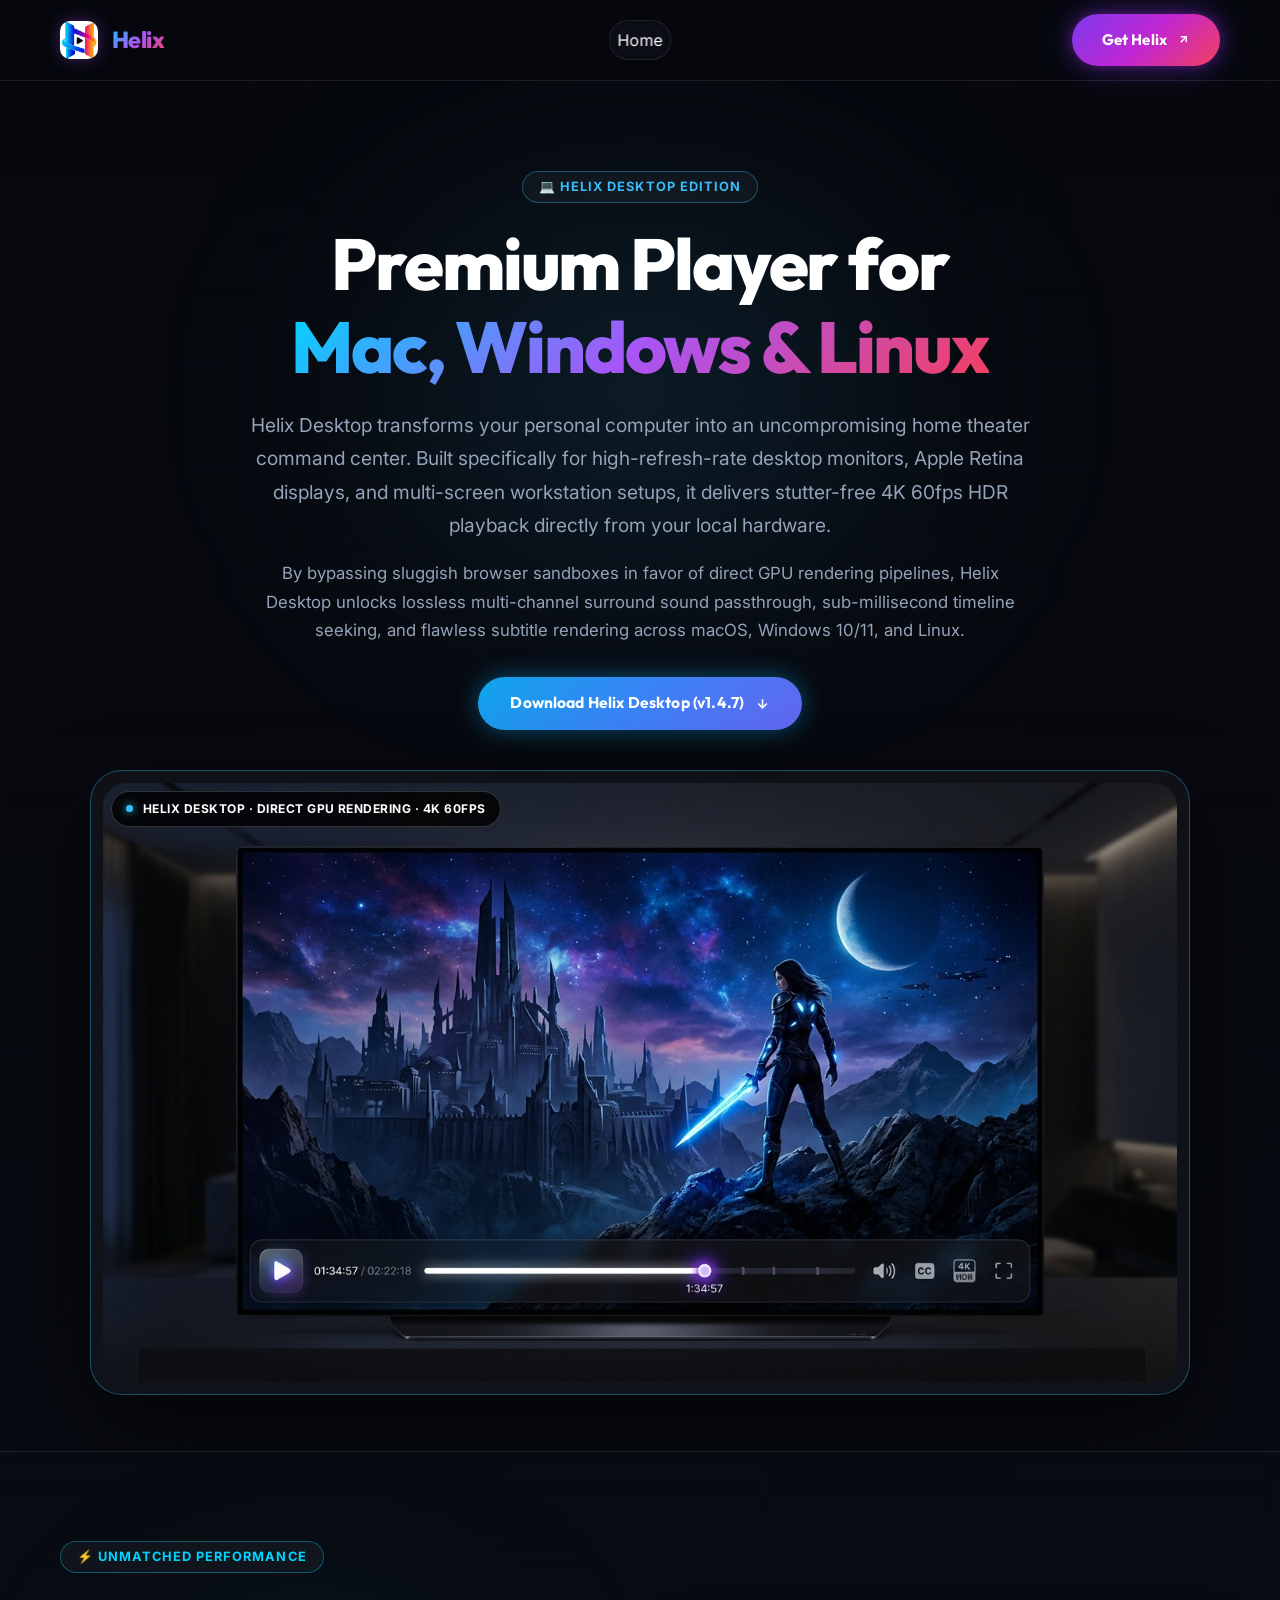
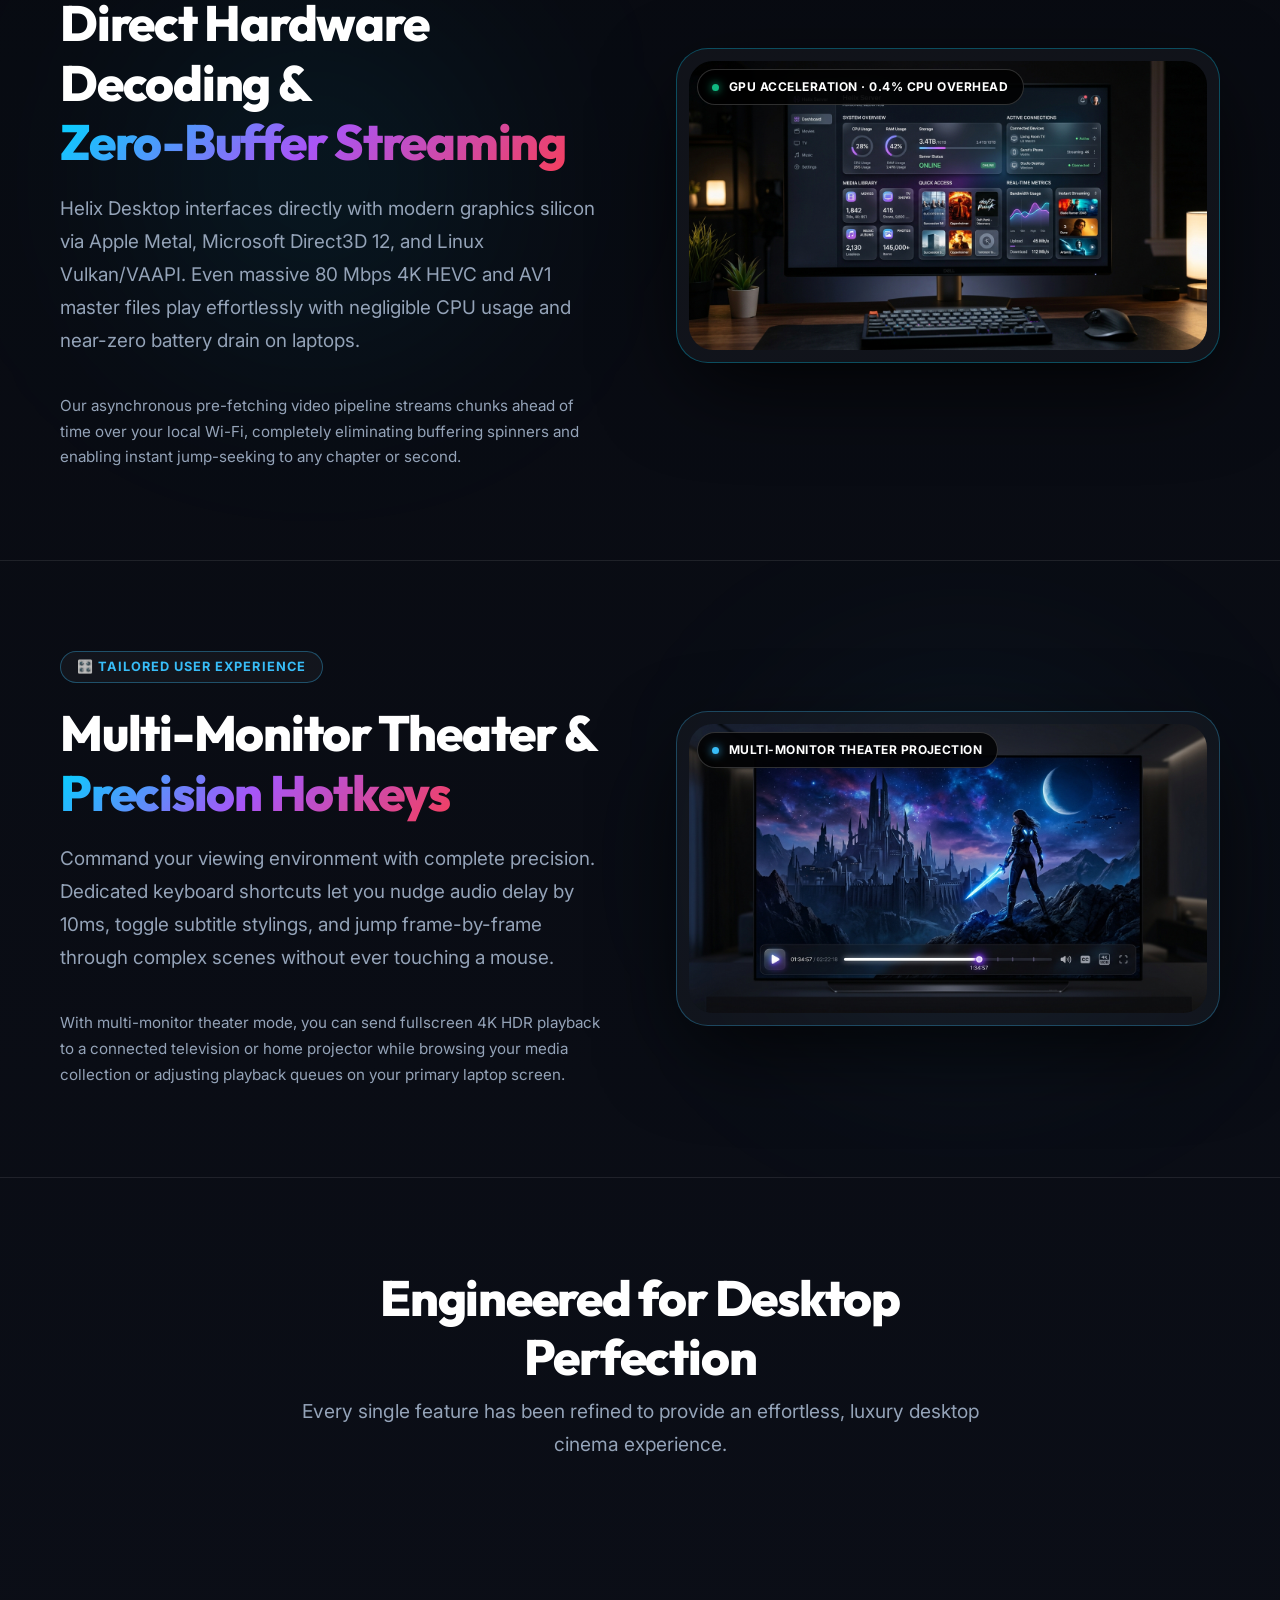
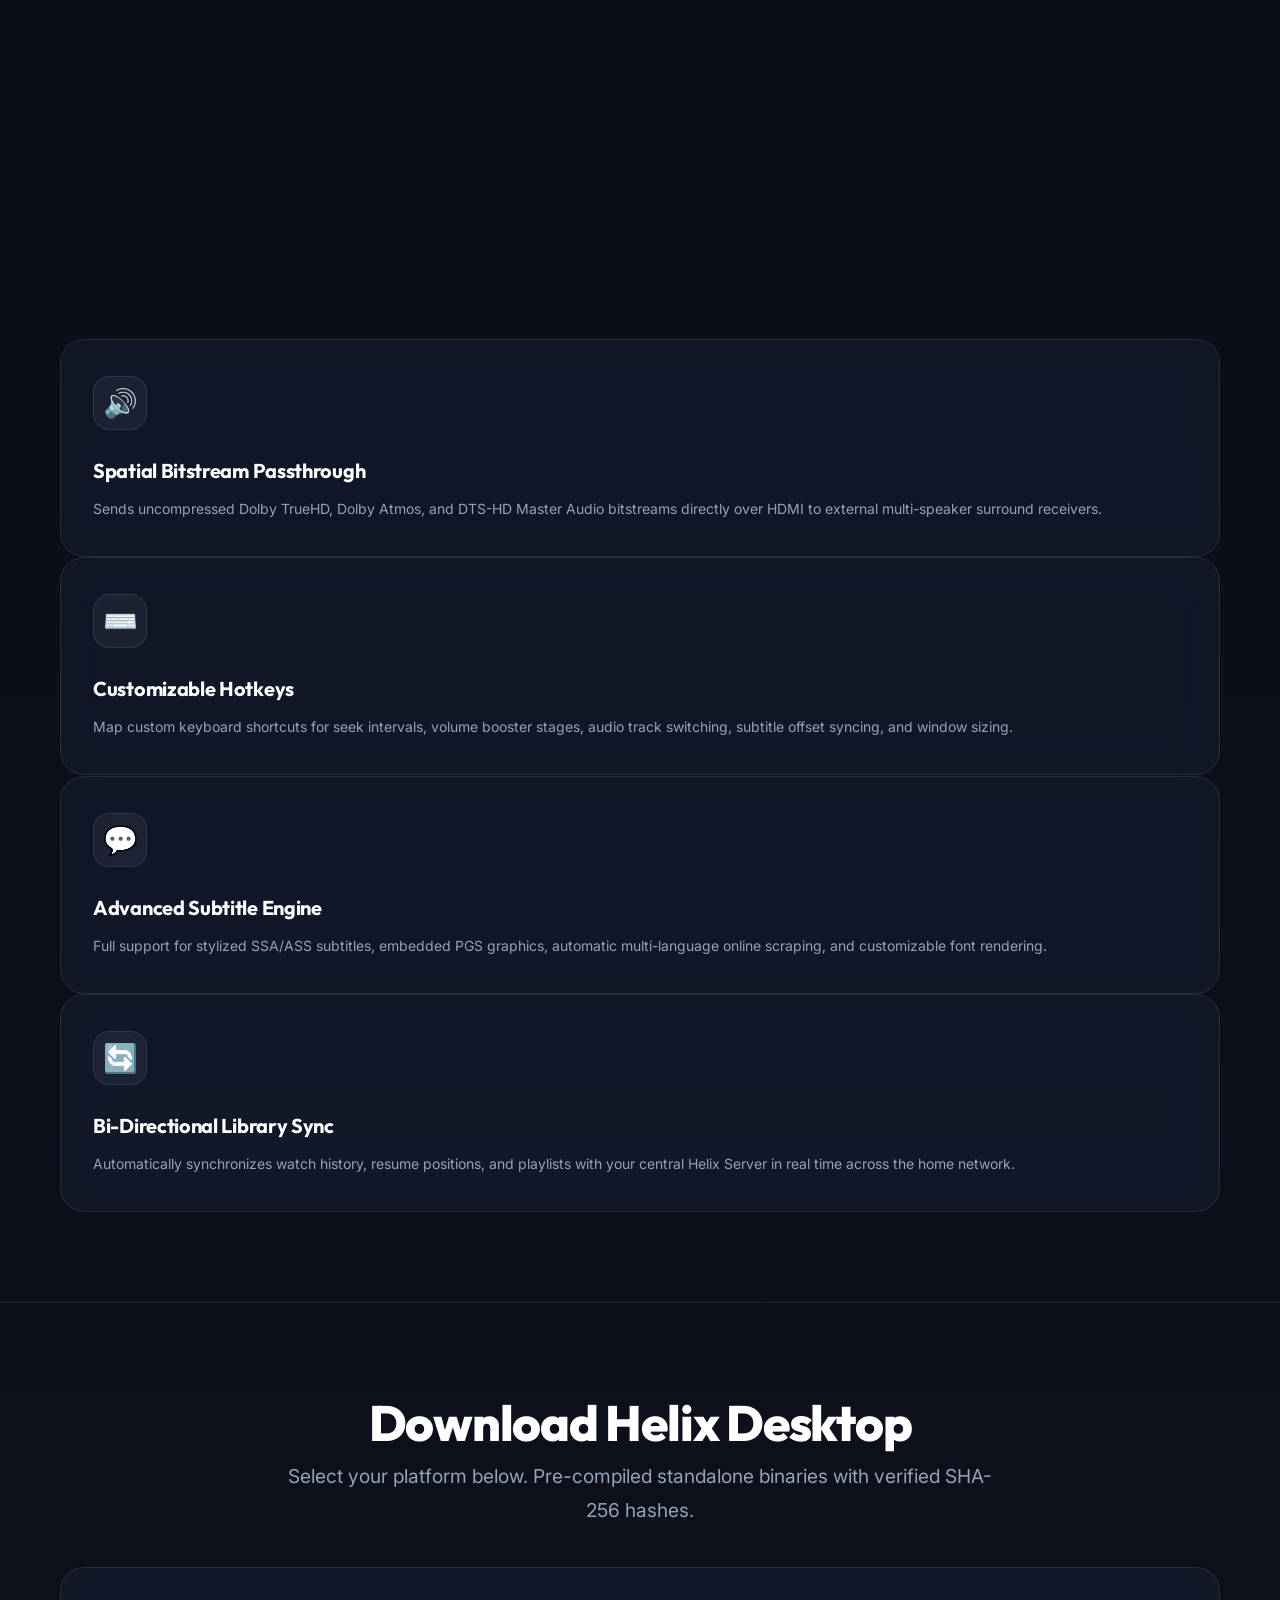
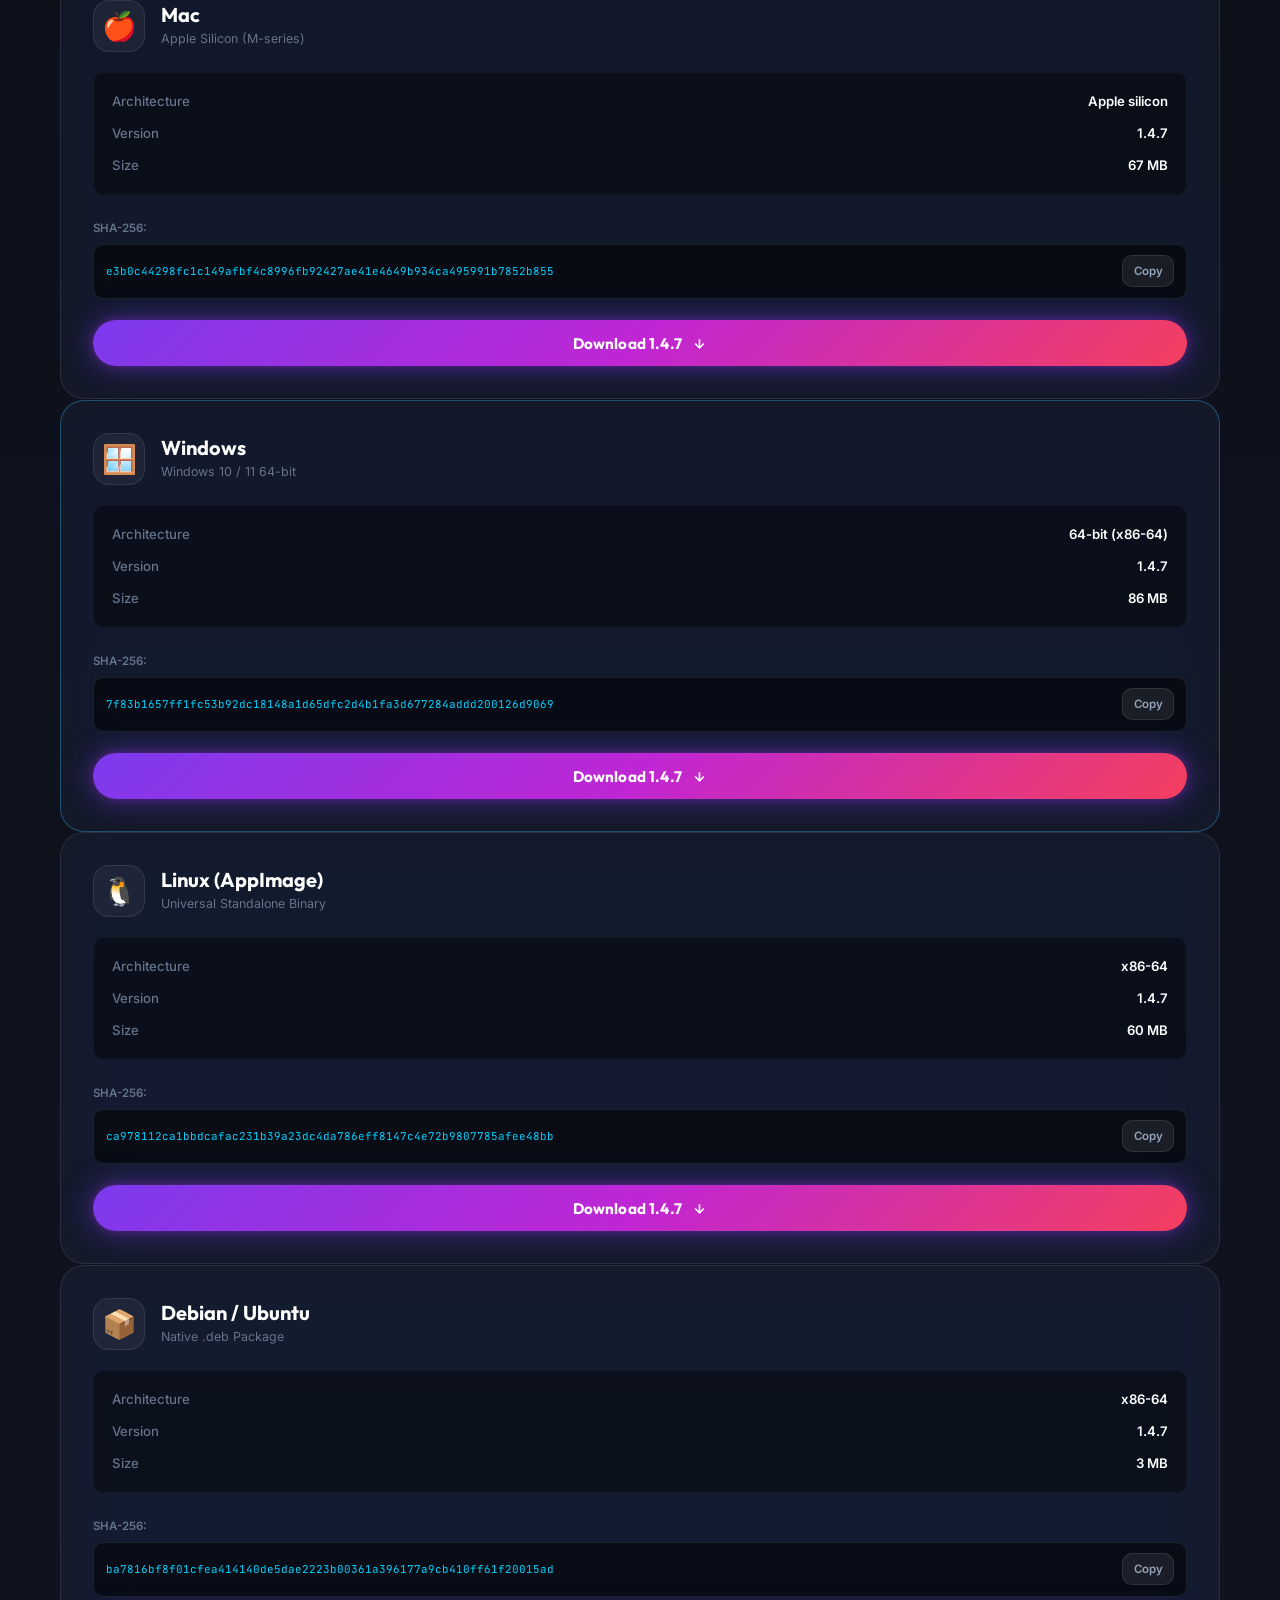
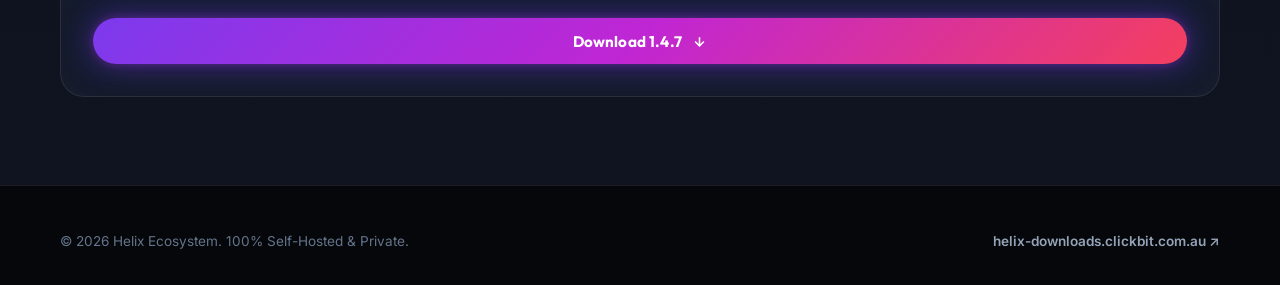
==== desktop.html @ 7848ca5d "Initial commit: Helix marketing website Generated with [Devin](https://devin.ai)  Co-Authored-By: De" ====
<!DOCTYPE html>
<html lang="en">
<head>
  <meta charset="UTF-8" />
  <meta name="viewport" content="width=device-width, initial-scale=1.0" />
  <title>Helix Desktop — Premium Player for Mac, Windows & Linux</title>
  <meta name="description" content="Download Helix Desktop for macOS Apple Silicon, Windows 64-bit, and Linux. Native hardware decoding, 4K 60fps HDR video, and advanced spatial audio passthrough." />
  
  <link rel="preconnect" href="https://fonts.googleapis.com" />
  <link rel="preconnect" href="https://fonts.gstatic.com" crossorigin />
  <link href="https://fonts.googleapis.com/css2?family=Outfit:wght@300;400;500;600;700;800;900&family=Inter:wght@300;400;500;600;700&family=JetBrains+Mono:wght@400;500;600&display=swap" rel="stylesheet" />
  
  <link rel="stylesheet" href="styles.css" />
</head>
<body>

  <!-- ============================================
       SUPER MINIMAL NAVBAR
  ============================================ -->
  <header class="site-navbar">
    <div class="container nav-container">
      
      <a href="index.html" class="brand-logo-link">
        <img src="logo.jpeg" alt="Helix Logo" class="brand-logo-img" />
        <span class="text-gradient">Helix</span>
      </a>

      <div class="nav-center">
        <a href="index.html" class="nav-home-link">Home</a>
      </div>

      <div>
        <a href="https://helix-downloads.clickbit.com.au" target="_blank" rel="noopener noreferrer" class="btn-cta-primary">
          <span>Get Helix</span>
          <svg width="13" height="13" viewBox="0 0 24 24" fill="none" stroke="currentColor" stroke-width="2.5"><line x1="7" y1="17" x2="17" y2="7"/><polyline points="7 7 17 7 17 17"/></svg>
        </a>
      </div>

    </div>
  </header>

  <main>
    <!-- ============================================
         SECTION 1: MASSIVE APP HERO
         Giant headline, 2-paragraph marketing intro, colossal hero image
    ============================================ -->
    <section class="page-hero">
      <div class="ambient-glow glow-blue" style="top: 10%; left: 50%; transform: translateX(-50%); width: min(850px, 90vw); height: 350px;"></div>

      <div class="container" style="position: relative; z-index: 2;">
        <div class="reveal">
          <div class="split-badge" style="color: #38bdf8; border-color: rgba(56, 189, 248, 0.35);">
            💻 Helix Desktop Edition
          </div>

          <h1 class="heading-display" style="margin-bottom: 1.25rem;">
            Premium Player for<br />
            <span class="text-gradient">Mac, Windows & Linux</span>
          </h1>

          <div style="max-width: 780px; margin: 0 auto 2rem; text-align: center;">
            <p class="lead-text" style="margin-bottom: 1rem;">
              Helix Desktop transforms your personal computer into an uncompromising home theater command center. Built specifically for high-refresh-rate desktop monitors, Apple Retina displays, and multi-screen workstation setups, it delivers stutter-free 4K 60fps HDR playback directly from your local hardware.
            </p>
            <p style="font-size: clamp(0.9rem, 1.8vw, 1.05rem); color: var(--text-secondary); line-height: 1.7;">
              By bypassing sluggish browser sandboxes in favor of direct GPU rendering pipelines, Helix Desktop unlocks lossless multi-channel surround sound passthrough, sub-millisecond timeline seeking, and flawless subtitle rendering across macOS, Windows 10/11, and Linux.
            </p>
          </div>

          <div style="display: flex; justify-content: center;">
            <a href="#downloads" class="btn-cta-primary" style="padding: 0.85rem 2rem; font-size: 0.975rem; background: var(--btn-blue-gradient); box-shadow: var(--btn-blue-glow);">
              <span>Download Helix Desktop (v1.4.7)</span>
              <svg width="15" height="15" viewBox="0 0 24 24" fill="none" stroke="currentColor" stroke-width="2.5"><line x1="12" y1="5" x2="12" y2="19"/><polyline points="19 12 12 19 5 12"/></svg>
            </a>
          </div>

          <!-- Colossal Hero Image of App UI -->
          <div class="device-frame" style="max-width: 1100px; margin: 2.5rem auto 0; border-color: rgba(56, 189, 248, 0.35);">
            <div class="device-hud-top">
              <span style="width:7px; height:7px; border-radius:50%; background:#38bdf8; box-shadow:0 0 8px #38bdf8; flex-shrink:0;"></span>
              <span>HELIX DESKTOP · DIRECT GPU RENDERING · 4K 60FPS</span>
            </div>
            <img src="video-mockup.jpg" alt="Helix Desktop Video Player Interface Screenshot" class="device-img" />
          </div>
        </div>
      </div>
    </section>

    <!-- ============================================
         SECTION 2: DEEP DIVE FEATURE 1 (PERFORMANCE)
         Dedicated to speed/power (Hardware decoding, zero-buffer, GPU pipeline).
    ============================================ -->
    <section class="deep-dive-section">
      <div class="ambient-glow glow-cyan" style="top: 25%; left: 5%; width: min(500px, 80vw); height: 300px;"></div>

      <div class="container">
        <div class="split-grid">
          
          <div class="split-content reveal">
            <div class="split-badge" style="color: var(--brand-cyan); border-color: rgba(0, 212, 255, 0.35);">
              ⚡ Unmatched Performance
            </div>

            <h2 class="heading-lg" style="margin-bottom: 0.85rem;">
              Direct Hardware Decoding & <br /><span class="text-gradient">Zero-Buffer Streaming</span>
            </h2>

            <p class="split-desc">
              Helix Desktop interfaces directly with modern graphics silicon via Apple Metal, Microsoft Direct3D 12, and Linux Vulkan/VAAPI. Even massive 80 Mbps 4K HEVC and AV1 master files play effortlessly with negligible CPU usage and near-zero battery drain on laptops.
            </p>

            <p style="font-size: clamp(0.875rem, 1.6vw, 0.95rem); color: var(--text-secondary); line-height: 1.7;">
              Our asynchronous pre-fetching video pipeline streams chunks ahead of time over your local Wi-Fi, completely eliminating buffering spinners and enabling instant jump-seeking to any chapter or second.
            </p>
          </div>

          <div class="reveal reveal-delay-1">
            <div class="device-frame" style="border-color: rgba(0, 212, 255, 0.3);">
              <div class="device-hud-top">
                <span style="width:7px; height:7px; border-radius:50%; background:#10b981; box-shadow:0 0 8px #10b981; flex-shrink:0;"></span>
                <span>GPU ACCELERATION · 0.4% CPU OVERHEAD</span>
              </div>
              <img src="server-mockup.jpg" alt="Helix Desktop Performance Inspector" class="device-img" />
            </div>
          </div>

        </div>
      </div>
    </section>

    <!-- ============================================
         SECTION 3: DEEP DIVE FEATURE 2 (USER EXPERIENCE)
         Dedicated to interface (Custom keyboards, multi-monitor theater mode, subtitle engine).
    ============================================ -->
    <section class="deep-dive-section">
      <div class="ambient-glow glow-blue" style="top: 25%; right: 5%; width: min(500px, 80vw); height: 300px;"></div>

      <div class="container">
        <div class="split-grid">
          
          <div class="split-content reveal">
            <div class="split-badge" style="color: #38bdf8; border-color: rgba(56, 189, 248, 0.35);">
              🎛️ Tailored User Experience
            </div>

            <h2 class="heading-lg" style="margin-bottom: 0.85rem;">
              Multi-Monitor Theater & <br /><span class="text-gradient">Precision Hotkeys</span>
            </h2>

            <p class="split-desc">
              Command your viewing environment with complete precision. Dedicated keyboard shortcuts let you nudge audio delay by 10ms, toggle subtitle stylings, and jump frame-by-frame through complex scenes without ever touching a mouse.
            </p>

            <p style="font-size: clamp(0.875rem, 1.6vw, 0.95rem); color: var(--text-secondary); line-height: 1.7;">
              With multi-monitor theater mode, you can send fullscreen 4K HDR playback to a connected television or home projector while browsing your media collection or adjusting playback queues on your primary laptop screen.
            </p>
          </div>

          <div class="reveal reveal-delay-1">
            <div class="device-frame" style="border-color: rgba(56, 189, 248, 0.3);">
              <div class="device-hud-top">
                <span style="width:7px; height:7px; border-radius:50%; background:#38bdf8; box-shadow:0 0 8px #38bdf8; flex-shrink:0;"></span>
                <span>MULTI-MONITOR THEATER PROJECTION</span>
              </div>
              <img src="video-mockup.jpg" alt="Helix Desktop Theater Mode Playback" class="device-img" />
            </div>
          </div>

        </div>
      </div>
    </section>

    <!-- ============================================
         SECTION 4: COMPREHENSIVE FEATURE GRID
    ============================================ -->
    <section class="deep-dive-section">
      <div class="container">
        
        <div style="text-align: center; max-width: 720px; margin: 0 auto 2.5rem;">
          <h2 class="heading-lg">Engineered for Desktop Perfection</h2>
          <p class="lead-text centered" style="margin-top: 0.5rem;">
            Every single feature has been refined to provide an effortless, luxury desktop cinema experience.
          </p>
        </div>

        <div class="feature-grid">
          
          <div class="glass-feature-card reveal">
            <div class="feature-icon" style="color: #38bdf8;">🖥️</div>
            <h3 class="heading-sm" style="margin-bottom: 0.65rem;">Native Hardware Decoding</h3>
            <p style="font-size: 0.875rem; color: var(--text-secondary); line-height: 1.65;">
              Harnesses direct GPU hardware pipelines including Apple Silicon VideoToolbox, Windows DXVA2/D3D11, and Linux VAAPI for smooth 60fps 4K playback.
            </p>
          </div>

          <div class="glass-feature-card reveal reveal-delay-1">
            <div class="feature-icon" style="color: #38bdf8;">🎬</div>
            <h3 class="heading-sm" style="margin-bottom: 0.65rem;">4K HDR & Dolby Vision</h3>
            <p style="font-size: 0.875rem; color: var(--text-secondary); line-height: 1.65;">
              Full 10-bit color depth rendering with dynamic frame-by-frame tone mapping ensures deep inky blacks and vibrant highlights on modern HDR monitors.
            </p>
          </div>

          <div class="glass-feature-card reveal reveal-delay-2">
            <div class="feature-icon" style="color: #38bdf8;">🔊</div>
            <h3 class="heading-sm" style="margin-bottom: 0.65rem;">Spatial Bitstream Passthrough</h3>
            <p style="font-size: 0.875rem; color: var(--text-secondary); line-height: 1.65;">
              Sends uncompressed Dolby TrueHD, Dolby Atmos, and DTS-HD Master Audio bitstreams directly over HDMI to external multi-speaker surround receivers.
            </p>
          </div>

          <div class="glass-feature-card reveal">
            <div class="feature-icon" style="color: #38bdf8;">⌨️</div>
            <h3 class="heading-sm" style="margin-bottom: 0.65rem;">Customizable Hotkeys</h3>
            <p style="font-size: 0.875rem; color: var(--text-secondary); line-height: 1.65;">
              Map custom keyboard shortcuts for seek intervals, volume booster stages, audio track switching, subtitle offset syncing, and window sizing.
            </p>
          </div>

          <div class="glass-feature-card reveal reveal-delay-1">
            <div class="feature-icon" style="color: #38bdf8;">💬</div>
            <h3 class="heading-sm" style="margin-bottom: 0.65rem;">Advanced Subtitle Engine</h3>
            <p style="font-size: 0.875rem; color: var(--text-secondary); line-height: 1.65;">
              Full support for stylized SSA/ASS subtitles, embedded PGS graphics, automatic multi-language online scraping, and customizable font rendering.
            </p>
          </div>

          <div class="glass-feature-card reveal reveal-delay-2">
            <div class="feature-icon" style="color: #38bdf8;">🔄</div>
            <h3 class="heading-sm" style="margin-bottom: 0.65rem;">Bi-Directional Library Sync</h3>
            <p style="font-size: 0.875rem; color: var(--text-secondary); line-height: 1.65;">
              Automatically synchronizes watch history, resume positions, and playlists with your central Helix Server in real time across the home network.
            </p>
          </div>

        </div>

      </div>
    </section>

    <!-- ============================================
         SECTION 5: THE DOWNLOAD PORTAL (4 Cards)
    ============================================ -->
    <section id="downloads" class="deep-dive-section" style="padding-bottom: 5.5rem;">
      <div class="container">
        
        <div style="text-align: center; max-width: 720px; margin: 0 auto 2.5rem;">
          <h2 class="heading-lg">Download Helix Desktop</h2>
          <p class="lead-text centered" style="margin-top: 0.5rem;">
            Select your platform below. Pre-compiled standalone binaries with verified SHA-256 hashes.
          </p>
        </div>

        <div class="downloads-grid">
          
          <!-- 1. Mac -->
          <div class="download-card reveal">
            <div>
              <div class="dl-card-header">
                <div class="dl-platform-icon">🍎</div>
                <div>
                  <h3 class="dl-platform-title">Mac</h3>
                  <div class="dl-platform-subtitle">Apple Silicon (M-series)</div>
                </div>
              </div>

              <div class="dl-meta-list">
                <div class="dl-meta-row">
                  <span class="dl-meta-label">Architecture</span>
                  <span class="dl-meta-value">Apple silicon</span>
                </div>
                <div class="dl-meta-row">
                  <span class="dl-meta-label">Version</span>
                  <span class="dl-meta-value">1.4.7</span>
                </div>
                <div class="dl-meta-row">
                  <span class="dl-meta-label">Size</span>
                  <span class="dl-meta-value">67 MB</span>
                </div>
              </div>

              <div style="font-size: 0.72rem; color: var(--text-muted); margin-bottom: 0.35rem; font-weight: 600;">
                SHA-256:
              </div>
              <div class="sha256-box">
                <span class="sha256-code">e3b0c44298fc1c149afbf4c8996fb92427ae41e4649b934ca495991b7852b855</span>
                <button class="copy-btn" onclick="copyChecksum('e3b0c44298fc1c149afbf4c8996fb92427ae41e4649b934ca495991b7852b855', this)">Copy</button>
              </div>
            </div>

            <button class="btn-cta-primary" style="width: 100%;" onclick="triggerDownload('helix-desktop-1.4.7-arm64.dmg', 'Helix Desktop for Mac')">
              <span>Download 1.4.7</span>
              <svg width="15" height="15" viewBox="0 0 24 24" fill="none" stroke="currentColor" stroke-width="2.5"><line x1="12" y1="5" x2="12" y2="19"/><polyline points="19 12 12 19 5 12"/></svg>
            </button>
          </div>

          <!-- 2. Windows -->
          <div class="download-card reveal reveal-delay-1" style="border-color: rgba(56, 189, 248, 0.35);">
            <div>
              <div class="dl-card-header">
                <div class="dl-platform-icon" style="color: #38bdf8;">🪟</div>
                <div>
                  <h3 class="dl-platform-title">Windows</h3>
                  <div class="dl-platform-subtitle">Windows 10 / 11 64-bit</div>
                </div>
              </div>

              <div class="dl-meta-list">
                <div class="dl-meta-row">
                  <span class="dl-meta-label">Architecture</span>
                  <span class="dl-meta-value">64-bit (x86-64)</span>
                </div>
                <div class="dl-meta-row">
                  <span class="dl-meta-label">Version</span>
                  <span class="dl-meta-value">1.4.7</span>
                </div>
                <div class="dl-meta-row">
                  <span class="dl-meta-label">Size</span>
                  <span class="dl-meta-value">86 MB</span>
                </div>
              </div>

              <div style="font-size: 0.72rem; color: var(--text-muted); margin-bottom: 0.35rem; font-weight: 600;">
                SHA-256:
              </div>
              <div class="sha256-box">
                <span class="sha256-code">7f83b1657ff1fc53b92dc18148a1d65dfc2d4b1fa3d677284addd200126d9069</span>
                <button class="copy-btn" onclick="copyChecksum('7f83b1657ff1fc53b92dc18148a1d65dfc2d4b1fa3d677284addd200126d9069', this)">Copy</button>
              </div>
            </div>

            <button class="btn-cta-primary" style="width: 100%;" onclick="triggerDownload('helix-desktop-1.4.7-x64-setup.exe', 'Helix Desktop for Windows')">
              <span>Download 1.4.7</span>
              <svg width="15" height="15" viewBox="0 0 24 24" fill="none" stroke="currentColor" stroke-width="2.5"><line x1="12" y1="5" x2="12" y2="19"/><polyline points="19 12 12 19 5 12"/></svg>
            </button>
          </div>

          <!-- 3. Linux (AppImage) -->
          <div class="download-card reveal reveal-delay-2">
            <div>
              <div class="dl-card-header">
                <div class="dl-platform-icon" style="color: #f59e0b;">🐧</div>
                <div>
                  <h3 class="dl-platform-title">Linux (AppImage)</h3>
                  <div class="dl-platform-subtitle">Universal Standalone Binary</div>
                </div>
              </div>

              <div class="dl-meta-list">
                <div class="dl-meta-row">
                  <span class="dl-meta-label">Architecture</span>
                  <span class="dl-meta-value">x86-64</span>
                </div>
                <div class="dl-meta-row">
                  <span class="dl-meta-label">Version</span>
                  <span class="dl-meta-value">1.4.7</span>
                </div>
                <div class="dl-meta-row">
                  <span class="dl-meta-label">Size</span>
                  <span class="dl-meta-value">60 MB</span>
                </div>
              </div>

              <div style="font-size: 0.72rem; color: var(--text-muted); margin-bottom: 0.35rem; font-weight: 600;">
                SHA-256:
              </div>
              <div class="sha256-box">
                <span class="sha256-code">ca978112ca1bbdcafac231b39a23dc4da786eff8147c4e72b9807785afee48bb</span>
                <button class="copy-btn" onclick="copyChecksum('ca978112ca1bbdcafac231b39a23dc4da786eff8147c4e72b9807785afee48bb', this)">Copy</button>
              </div>
            </div>

            <button class="btn-cta-primary" style="width: 100%;" onclick="triggerDownload('helix-desktop-1.4.7-x86_64.AppImage', 'Helix Desktop AppImage')">
              <span>Download 1.4.7</span>
              <svg width="15" height="15" viewBox="0 0 24 24" fill="none" stroke="currentColor" stroke-width="2.5"><line x1="12" y1="5" x2="12" y2="19"/><polyline points="19 12 12 19 5 12"/></svg>
            </button>
          </div>

          <!-- 4. Debian/Ubuntu (.deb) -->
          <div class="download-card reveal reveal-delay-3">
            <div>
              <div class="dl-card-header">
                <div class="dl-platform-icon" style="color: #ef4444;">📦</div>
                <div>
                  <h3 class="dl-platform-title">Debian / Ubuntu</h3>
                  <div class="dl-platform-subtitle">Native .deb Package</div>
                </div>
              </div>

              <div class="dl-meta-list">
                <div class="dl-meta-row">
                  <span class="dl-meta-label">Architecture</span>
                  <span class="dl-meta-value">x86-64</span>
                </div>
                <div class="dl-meta-row">
                  <span class="dl-meta-label">Version</span>
                  <span class="dl-meta-value">1.4.7</span>
                </div>
                <div class="dl-meta-row">
                  <span class="dl-meta-label">Size</span>
                  <span class="dl-meta-value">3 MB</span>
                </div>
              </div>

              <div style="font-size: 0.72rem; color: var(--text-muted); margin-bottom: 0.35rem; font-weight: 600;">
                SHA-256:
              </div>
              <div class="sha256-box">
                <span class="sha256-code">ba7816bf8f01cfea414140de5dae2223b00361a396177a9cb410ff61f20015ad</span>
                <button class="copy-btn" onclick="copyChecksum('ba7816bf8f01cfea414140de5dae2223b00361a396177a9cb410ff61f20015ad', this)">Copy</button>
              </div>
            </div>

            <button class="btn-cta-primary" style="width: 100%;" onclick="triggerDownload('helix-desktop_1.4.7_amd64.deb', 'Helix Desktop .deb')">
              <span>Download 1.4.7</span>
              <svg width="15" height="15" viewBox="0 0 24 24" fill="none" stroke="currentColor" stroke-width="2.5"><line x1="12" y1="5" x2="12" y2="19"/><polyline points="19 12 12 19 5 12"/></svg>
            </button>
          </div>

        </div>

      </div>
    </section>
  </main>

  <!-- FOOTER -->
  <footer class="site-footer">
    <div class="container">
      <div class="footer-inner">
        <div>© 2026 Helix Ecosystem. 100% Self-Hosted & Private.</div>
        <div>
          <a href="https://helix-downloads.clickbit.com.au" target="_blank" rel="noopener noreferrer" style="color: var(--text-secondary); font-weight: 600;">
            helix-downloads.clickbit.com.au ↗
          </a>
        </div>
      </div>
    </div>
  </footer>

  <script src="app.js"></script>
</body>
</html>
---- styles.css ----
/* ==========================================================================
   HELIX ENTERTAINMENT ECOSYSTEM — CINEMATIC DESIGN SYSTEM v2
   Base Palette: Deep Obsidian Dark Mode (#06080D)
   Aesthetics: Frosted Glass (blur 20px), Glowing Mesh Gradients, Scroll Reveal
   STRICT 2-COLUMN GRID on desktop, 1-column on mobile
   ========================================================================== */

:root {
  /* Core Cinematic Dark Palette */
  --bg-dark: #06080d;
  --bg-gradient: linear-gradient(180deg, #06080d 0%, #0b0e17 50%, #101420 100%);
  --bg-card: rgba(255, 255, 255, 0.035);
  --bg-card-hover: rgba(255, 255, 255, 0.07);

  /* Heavy Frosted Glassmorphism */
  --glass-bg: rgba(14, 18, 30, 0.68);
  --glass-border: rgba(255, 255, 255, 0.09);
  --glass-border-hover: rgba(255, 255, 255, 0.24);
  --glass-blur: blur(20px) saturate(190%);
  --nav-bg: rgba(6, 8, 13, 0.85);

  /* Typography */
  --text-primary: #ffffff;
  --text-secondary: #94a3b8;
  --text-muted: #64748b;

  /* Brand Accents & Gradients */
  --brand-cyan: #00d4ff;
  --brand-blue: #38bdf8;
  --brand-indigo: #6366f1;
  --brand-purple: #8b5cf6;
  --brand-violet: #a855f7;
  --brand-magenta: #d946ef;
  --brand-rose: #f43f5e;
  --brand-orange: #ff6600;
  --brand-emerald: #10b981;

  /* Glowing Vibrant CTA Gradients */
  --cta-gradient: linear-gradient(135deg, #7c3aed 0%, #c026d3 50%, #f43f5e 100%);
  --cta-glow: 0 0 30px rgba(124, 58, 237, 0.5), 0 0 10px rgba(192, 38, 211, 0.3);
  --cta-glow-hover: 0 0 45px rgba(124, 58, 237, 0.8), 0 0 18px rgba(244, 63, 94, 0.5);

  --btn-blue-gradient: linear-gradient(135deg, #0ea5e9 0%, #3b82f6 50%, #6366f1 100%);
  --btn-blue-glow: 0 0 25px rgba(14, 165, 233, 0.45);

  --btn-rose-gradient: linear-gradient(135deg, #f43f5e 0%, #fb7185 100%);
  --btn-rose-glow: 0 0 25px rgba(244, 63, 94, 0.45);

  --btn-purple-gradient: linear-gradient(135deg, #a855f7 0%, #d946ef 100%);
  --btn-purple-glow: 0 0 25px rgba(168, 85, 247, 0.45);

  /* Radius */
  --radius-sm: 10px;
  --radius-md: 16px;
  --radius-lg: 24px;
  --radius-xl: 32px;
  --radius-full: 9999px;
}

/* Reset & Base */
*, *::before, *::after {
  box-sizing: border-box;
  margin: 0;
  padding: 0;
}

html {
  scroll-behavior: smooth;
  font-size: 16px;
  background-color: var(--bg-dark);
  overflow-x: hidden;
  width: 100%;
  max-width: 100vw;
}

body {
  font-family: 'Inter', -apple-system, BlinkMacSystemFont, 'Segoe UI', Roboto, sans-serif;
  background: var(--bg-gradient);
  background-color: var(--bg-dark);
  color: var(--text-primary);
  min-height: 100vh;
  width: 100%;
  max-width: 100vw;
  overflow-x: hidden;
  line-height: 1.65;
  display: flex;
  flex-direction: column;
  -webkit-font-smoothing: antialiased;
  -moz-osx-font-smoothing: grayscale;
}

main {
  width: 100%;
  max-width: 100vw;
  overflow-x: hidden;
  flex: 1 0 auto;
}

img, svg {
  display: block;
  max-width: 100%;
  height: auto;
}

a {
  color: inherit;
  text-decoration: none;
  transition: all 0.3s cubic-bezier(0.16, 1, 0.3, 1);
  -webkit-tap-highlight-color: transparent;
}

button {
  cursor: pointer;
  border: none;
  background: none;
  font-family: inherit;
  color: inherit;
  -webkit-tap-highlight-color: transparent;
}

/* Scrollbar */
::-webkit-scrollbar {
  width: 6px;
  height: 6px;
}
::-webkit-scrollbar-track {
  background: #06080d;
}
::-webkit-scrollbar-thumb {
  background: rgba(139, 92, 246, 0.35);
  border-radius: 4px;
}
::-webkit-scrollbar-thumb:hover {
  background: var(--brand-purple);
}

/* Containers */
.container {
  width: 100%;
  max-width: 1240px;
  margin: 0 auto;
  padding: 0 1.25rem;
}

@media (min-width: 640px) {
  .container {
    padding: 0 1.75rem;
  }
}

@media (min-width: 1024px) {
  .container {
    padding: 0 2.5rem;
  }
}

/* Typography Utilities */
.heading-display {
  font-family: 'Outfit', sans-serif;
  font-size: clamp(2.1rem, 7.5vw, 4.5rem);
  font-weight: 800;
  line-height: 1.15;
  letter-spacing: -0.03em;
  word-break: break-word;
}

.heading-lg {
  font-family: 'Outfit', sans-serif;
  font-size: clamp(1.65rem, 5vw, 3.1rem);
  font-weight: 800;
  line-height: 1.2;
  letter-spacing: -0.025em;
  word-break: break-word;
}

.heading-md {
  font-family: 'Outfit', sans-serif;
  font-size: clamp(1.25rem, 3.5vw, 2rem);
  font-weight: 700;
  line-height: 1.3;
  letter-spacing: -0.02em;
}

.heading-sm {
  font-family: 'Outfit', sans-serif;
  font-size: clamp(1.1rem, 2.2vw, 1.25rem);
  font-weight: 700;
  letter-spacing: -0.015em;
}

.lead-text {
  font-size: clamp(0.975rem, 2.2vw, 1.2rem);
  color: var(--text-secondary);
  line-height: 1.75;
}

.lead-text.centered {
  margin: 0 auto;
  max-width: 92%;
}

@media (min-width: 768px) {
  .lead-text.centered {
    max-width: 720px;
  }
}

.text-gradient {
  background: linear-gradient(135deg, var(--brand-cyan) 0%, var(--brand-violet) 50%, var(--brand-rose) 100%);
  -webkit-background-clip: text;
  -webkit-text-fill-color: transparent;
  background-clip: text;
  display: inline-block;
}

/* Ambient Floating Backdrops */
.ambient-glow {
  position: absolute;
  border-radius: var(--radius-full);
  pointer-events: none;
  z-index: 0;
  filter: blur(90px);
  animation: pulseGlow 10s ease-in-out infinite alternate;
  max-width: 90vw;
}

@media (min-width: 768px) {
  .ambient-glow {
    filter: blur(120px);
  }
}

@keyframes pulseGlow {
  0% { transform: scale(0.95); opacity: 0.7; }
  100% { transform: scale(1.06); opacity: 1; }
}

.glow-cyan { background: radial-gradient(circle, rgba(0, 212, 255, 0.16) 0%, transparent 70%); }
.glow-purple { background: radial-gradient(circle, rgba(168, 85, 247, 0.2) 0%, transparent 70%); }
.glow-rose { background: radial-gradient(circle, rgba(244, 63, 94, 0.16) 0%, transparent 70%); }
.glow-blue { background: radial-gradient(circle, rgba(56, 189, 248, 0.18) 0%, transparent 70%); }

/* ==========================================================================
   NAVBAR
   ========================================================================== */

.site-navbar {
  position: sticky;
  top: 0;
  z-index: 100;
  background: var(--nav-bg);
  backdrop-filter: var(--glass-blur);
  -webkit-backdrop-filter: var(--glass-blur);
  border-bottom: 1px solid var(--glass-border);
  width: 100%;
}

.nav-container {
  display: flex;
  align-items: center;
  justify-content: space-between;
  height: 64px;
}

@media (min-width: 768px) {
  .nav-container {
    height: 80px;
  }
}

.brand-logo-link {
  display: flex;
  align-items: center;
  gap: 0.65rem;
  font-family: 'Outfit', sans-serif;
  font-size: 1.25rem;
  font-weight: 800;
  letter-spacing: -0.02em;
  flex-shrink: 0;
}

@media (min-width: 768px) {
  .brand-logo-link {
    font-size: 1.45rem;
    gap: 0.85rem;
  }
}

.brand-logo-img {
  width: 32px;
  height: 32px;
  border-radius: var(--radius-sm);
  object-fit: contain;
  box-shadow: 0 0 16px rgba(168, 85, 247, 0.35);
  transition: transform 0.3s ease;
}

@media (min-width: 768px) {
  .brand-logo-img {
    width: 38px;
    height: 38px;
  }
}

.brand-logo-link:hover .brand-logo-img {
  transform: scale(1.08) rotate(-3deg);
}

/* Center Nav Links (Desktop MD+) */
.nav-center {
  display: none;
}

@media (min-width: 768px) {
  .nav-center {
    display: flex;
    align-items: center;
    gap: 0.5rem;
    position: absolute;
    left: 50%;
    transform: translateX(-50%);
    background: rgba(255, 255, 255, 0.03);
    border: 1px solid var(--glass-border);
    backdrop-filter: var(--glass-blur);
    padding: 0.35rem 0.5rem;
    border-radius: var(--radius-full);
  }
}

.nav-link-item {
  font-size: 0.875rem;
  font-weight: 600;
  color: var(--text-secondary);
  padding: 0.45rem 0.95rem;
  border-radius: var(--radius-full);
  transition: all 0.25s ease;
  white-space: nowrap;
}

.nav-link-item:hover {
  color: #ffffff;
  background: rgba(255, 255, 255, 0.08);
}

.nav-link-item.active {
  color: #ffffff;
  background: rgba(255, 255, 255, 0.12);
  border: 1px solid rgba(255, 255, 255, 0.18);
  box-shadow: 0 0 15px rgba(168, 85, 247, 0.25);
}

/* Mobile Hamburger Toggle */
.mobile-nav-toggle {
  display: flex;
  align-items: center;
  justify-content: center;
  width: 40px;
  height: 40px;
  border-radius: var(--radius-sm);
  background: rgba(255, 255, 255, 0.05);
  border: 1px solid var(--glass-border);
  color: var(--text-primary);
  transition: all 0.2s ease;
  cursor: pointer;
  margin-left: 0.5rem;
}

@media (min-width: 768px) {
  .mobile-nav-toggle {
    display: none;
  }
}

.mobile-nav-toggle:hover {
  background: rgba(255, 255, 255, 0.12);
  border-color: rgba(255, 255, 255, 0.25);
}

/* Mobile Menu Drawer */
.mobile-drawer {
  display: none;
  position: absolute;
  top: 100%;
  left: 0;
  width: 100%;
  background: rgba(6, 8, 13, 0.96);
  backdrop-filter: blur(24px);
  -webkit-backdrop-filter: blur(24px);
  border-bottom: 1px solid var(--glass-border);
  padding: 1.25rem 1.25rem 1.75rem;
  flex-direction: column;
  gap: 0.75rem;
  box-shadow: 0 25px 60px rgba(0, 0, 0, 0.9);
  z-index: 99;
  animation: slideDownMobile 0.25s cubic-bezier(0.16, 1, 0.3, 1);
}

.mobile-drawer.open {
  display: flex;
}

@media (min-width: 768px) {
  .mobile-drawer {
    display: none !important;
  }
}

@keyframes slideDownMobile {
  from { opacity: 0; transform: translateY(-10px); }
  to { opacity: 1; transform: translateY(0); }
}

.mobile-nav-item {
  display: flex;
  align-items: center;
  gap: 0.75rem;
  padding: 0.85rem 1.15rem;
  border-radius: var(--radius-md);
  font-size: 0.95rem;
  font-weight: 600;
  color: var(--text-secondary);
  background: rgba(255, 255, 255, 0.03);
  border: 1px solid rgba(255, 255, 255, 0.06);
  transition: all 0.2s ease;
}

.mobile-nav-item:hover, .mobile-nav-item.active {
  color: #ffffff;
  background: rgba(255, 255, 255, 0.09);
  border-color: rgba(168, 85, 247, 0.4);
}

.mobile-nav-item.active {
  box-shadow: 0 0 20px rgba(168, 85, 247, 0.2);
}

/* Glowing Primary Button */
.btn-cta-primary {
  display: inline-flex;
  align-items: center;
  justify-content: center;
  gap: 0.45rem;
  padding: 0.65rem 1.15rem;
  min-height: 44px;
  font-family: 'Outfit', sans-serif;
  font-size: 0.875rem;
  font-weight: 700;
  letter-spacing: 0.01em;
  border-radius: var(--radius-full);
  background: var(--cta-gradient);
  color: #ffffff !important;
  box-shadow: var(--cta-glow);
  transition: all 0.3s cubic-bezier(0.16, 1, 0.3, 1);
  position: relative;
  overflow: hidden;
  white-space: nowrap;
  flex-shrink: 0;
}

@media (min-width: 768px) {
  .btn-cta-primary {
    padding: 0.85rem 1.85rem;
    font-size: 0.95rem;
    gap: 0.65rem;
  }
}

.btn-cta-primary:hover {
  transform: translateY(-2px) scale(1.02);
  box-shadow: var(--cta-glow-hover);
}

.btn-cta-primary:active {
  transform: translateY(0) scale(0.98);
}

.btn-explore {
  display: inline-flex;
  align-items: center;
  justify-content: center;
  gap: 0.6rem;
  padding: 0.85rem 1.6rem;
  min-height: 48px;
  font-family: 'Outfit', sans-serif;
  font-size: 0.975rem;
  font-weight: 700;
  border-radius: var(--radius-full);
  background: rgba(255, 255, 255, 0.06);
  border: 1px solid rgba(255, 255, 255, 0.18);
  backdrop-filter: var(--glass-blur);
  -webkit-backdrop-filter: var(--glass-blur);
  color: #ffffff;
  box-shadow: 0 8px 25px rgba(0, 0, 0, 0.4);
  transition: all 0.3s cubic-bezier(0.16, 1, 0.3, 1);
  width: 100%;
}

@media (min-width: 640px) {
  .btn-explore {
    width: auto;
    padding: 0.95rem 2.2rem;
    font-size: 1.05rem;
    box-shadow: 0 10px 30px rgba(0, 0, 0, 0.4);
  }
}

.btn-explore:hover {
  background: rgba(255, 255, 255, 0.12);
  border-color: rgba(255, 255, 255, 0.35);
  transform: translateY(-2px) scale(1.02);
  box-shadow: 0 15px 40px rgba(0, 0, 0, 0.6);
}

.btn-explore.blue:hover {
  border-color: rgba(56, 189, 248, 0.6);
  box-shadow: 0 0 35px rgba(56, 189, 248, 0.4);
  color: #38bdf8;
}

.btn-explore.rose:hover {
  border-color: rgba(244, 63, 94, 0.6);
  box-shadow: 0 0 35px rgba(244, 63, 94, 0.4);
  color: #fb7185;
}

.btn-explore.purple:hover {
  border-color: rgba(168, 85, 247, 0.6);
  box-shadow: 0 0 35px rgba(168, 85, 247, 0.4);
  color: #c084fc;
}

/* ==========================================================================
   SCROLL REVEAL ANIMATIONS
   ========================================================================== */

.reveal {
  opacity: 0;
  transform: translateY(28px);
  transition: opacity 0.7s cubic-bezier(0.16, 1, 0.3, 1), transform 0.7s cubic-bezier(0.16, 1, 0.3, 1);
  will-change: opacity, transform;
}

.reveal.is-visible {
  opacity: 1;
  transform: translateY(0);
}

.reveal-delay-1 { transition-delay: 0.12s; }
.reveal-delay-2 { transition-delay: 0.24s; }
.reveal-delay-3 { transition-delay: 0.36s; }
.reveal-delay-4 { transition-delay: 0.48s; }

/* ==========================================================================
   HERO & FRONT PAGE SPLIT SECTIONS
   ========================================================================== */

.home-hero-section {
  padding: clamp(3.5rem, 8vw, 8.5rem) 0 clamp(3rem, 6vw, 6rem);
  text-align: center;
  position: relative;
  overflow: hidden;
}

.split-section {
  padding: clamp(3.5rem, 7vw, 8rem) 0;
  position: relative;
  border-bottom: 1px solid var(--glass-border);
  overflow: hidden;
}

.split-grid {
  display: flex;
  flex-direction: column;
  gap: 2.25rem;
}

@media (min-width: 960px) {
  .split-grid {
    display: grid;
    grid-template-columns: 1fr 1fr;
    gap: 4.5rem;
    align-items: center;
  }
}

.split-content {
  position: relative;
  z-index: 2;
}

.split-badge {
  display: inline-flex;
  align-items: center;
  gap: 0.45rem;
  padding: 0.35rem 0.85rem;
  border-radius: var(--radius-full);
  font-size: 0.75rem;
  font-weight: 700;
  text-transform: uppercase;
  letter-spacing: 0.06em;
  background: rgba(255, 255, 255, 0.04);
  border: 1px solid var(--glass-border);
  margin-bottom: 1.1rem;
  max-width: 100%;
  line-height: 1.35;
  white-space: normal;
  text-align: left;
}

@media (min-width: 640px) {
  .split-badge {
    font-size: 0.8rem;
    padding: 0.4rem 1rem;
    letter-spacing: 0.08em;
    margin-bottom: 1.25rem;
  }
}

.split-desc {
  font-size: clamp(0.975rem, 1.8vw, 1.18rem);
  color: var(--text-secondary);
  line-height: 1.75;
  margin: 1rem 0 1.75rem;
}

@media (min-width: 768px) {
  .split-desc {
    margin: 1.25rem 0 2.25rem;
  }
}

/* Floating Mockup Device Frame */
.device-frame {
  position: relative;
  border-radius: var(--radius-lg);
  padding: 0.5rem;
  background: var(--bg-card);
  border: 1px solid var(--glass-border);
  backdrop-filter: var(--glass-blur);
  -webkit-backdrop-filter: var(--glass-blur);
  box-shadow: 0 20px 60px -10px rgba(0, 0, 0, 0.85);
  transition: transform 0.5s cubic-bezier(0.16, 1, 0.3, 1), box-shadow 0.5s ease;
  overflow: hidden;
  max-width: 100%;
}

@media (min-width: 768px) {
  .device-frame {
    border-radius: var(--radius-xl);
    padding: 0.75rem;
    box-shadow: 0 30px 90px -15px rgba(0, 0, 0, 0.85);
  }
}

.device-frame:hover {
  transform: translateY(-4px) scale(1.01);
  box-shadow: 0 30px 80px -10px rgba(0, 0, 0, 0.95);
  border-color: rgba(255, 255, 255, 0.22);
}

.device-img {
  width: 100%;
  border-radius: calc(var(--radius-lg) - 6px);
  display: block;
  object-fit: cover;
}

@media (min-width: 768px) {
  .device-img {
    border-radius: var(--radius-lg);
  }
}

/* Floating Status HUD Overlay on Mockup Frames */
.device-hud-top {
  position: absolute;
  top: 0.75rem;
  left: 0.75rem;
  z-index: 10;
  display: flex;
  align-items: center;
  gap: 0.45rem;
  padding: 0.3rem 0.65rem;
  background: rgba(0, 0, 0, 0.82);
  backdrop-filter: blur(16px);
  -webkit-backdrop-filter: blur(16px);
  border: 1px solid rgba(255, 255, 255, 0.18);
  border-radius: var(--radius-full);
  font-size: 0.65rem;
  font-weight: 700;
  color: #ffffff;
  letter-spacing: 0.03em;
  max-width: calc(100% - 1.5rem);
  white-space: nowrap;
  overflow: hidden;
  text-overflow: ellipsis;
}

@media (min-width: 768px) {
  .device-hud-top {
    top: 1.25rem;
    left: 1.25rem;
    gap: 0.6rem;
    padding: 0.45rem 0.9rem;
    font-size: 0.75rem;
    letter-spacing: 0.04em;
    max-width: calc(100% - 2.5rem);
  }
}

/* ==========================================================================
   DEDICATED PRODUCT PAGES
   ========================================================================== */

.page-hero {
  padding: clamp(3.5rem, 7vw, 7rem) 0 clamp(2.5rem, 5vw, 3.5rem);
  text-align: center;
  position: relative;
  overflow: hidden;
}

.deep-dive-section {
  padding: clamp(3.5rem, 7vw, 7.5rem) 0;
  position: relative;
  border-top: 1px solid var(--glass-border);
  overflow: hidden;
}

/* ==========================================================================
   STRICT 2-COLUMN FEATURE GRID (Desktop=2, Mobile=1)
   ========================================================================== */

.feature-grid-2 {
  display: grid;
  grid-template-columns: 1fr;
  gap: 1.5rem;
  margin-top: 2.25rem;
}

@media (min-width: 768px) {
  .feature-grid-2 {
    grid-template-columns: repeat(2, 1fr);
    gap: 1.75rem;
    margin-top: 3rem;
  }
}

/* Glass Feature Card */
.glass-feature-card {
  background: var(--bg-card);
  backdrop-filter: var(--glass-blur);
  -webkit-backdrop-filter: var(--glass-blur);
  border: 1px solid var(--glass-border);
  border-radius: var(--radius-md);
  padding: 1.6rem 1.35rem;
  transition: all 0.35s cubic-bezier(0.16, 1, 0.3, 1);
  display: flex;
  flex-direction: column;
  position: relative;
  overflow: hidden;
}

@media (min-width: 768px) {
  .glass-feature-card {
    border-radius: var(--radius-lg);
    padding: 2.25rem 2rem;
  }
}

.glass-feature-card::before {
  content: '';
  position: absolute;
  top: 0;
  left: 0;
  right: 0;
  height: 1px;
  background: linear-gradient(90deg, transparent, rgba(255,255,255,0.15), transparent);
  opacity: 0;
  transition: opacity 0.35s ease;
}

.glass-feature-card:hover {
  background: var(--bg-card-hover);
  border-color: rgba(255, 255, 255, 0.25);
  transform: translateY(-4px);
  box-shadow: 0 20px 45px rgba(0, 0, 0, 0.7);
}

.glass-feature-card:hover::before {
  opacity: 1;
}

/* Feature card accent colors on hover */
.glass-feature-card.accent-cyan:hover {
  border-color: rgba(0, 212, 255, 0.35);
  box-shadow: 0 20px 45px rgba(0, 212, 255, 0.08);
}
.glass-feature-card.accent-purple:hover {
  border-color: rgba(168, 85, 247, 0.35);
  box-shadow: 0 20px 45px rgba(168, 85, 247, 0.08);
}
.glass-feature-card.accent-rose:hover {
  border-color: rgba(244, 63, 94, 0.35);
  box-shadow: 0 20px 45px rgba(244, 63, 94, 0.08);
}

.feature-icon {
  width: 48px;
  height: 48px;
  border-radius: var(--radius-md);
  display: flex;
  align-items: center;
  justify-content: center;
  font-size: 1.5rem;
  margin-bottom: 1.25rem;
  border: 1px solid var(--glass-border);
  background: rgba(255, 255, 255, 0.05);
  transition: transform 0.3s ease, box-shadow 0.3s ease;
}

@media (min-width: 768px) {
  .feature-icon {
    width: 54px;
    height: 54px;
    font-size: 1.75rem;
    margin-bottom: 1.5rem;
  }
}

.glass-feature-card:hover .feature-icon {
  transform: scale(1.08);
}

.feature-title {
  font-family: 'Outfit', sans-serif;
  font-size: 1.15rem;
  font-weight: 700;
  color: var(--text-primary);
  margin-bottom: 0.65rem;
  letter-spacing: -0.01em;
}

@media (min-width: 768px) {
  .feature-title {
    font-size: 1.25rem;
  }
}

.feature-desc {
  font-size: 0.9rem;
  color: var(--text-secondary);
  line-height: 1.7;
}

@media (min-width: 768px) {
  .feature-desc {
    font-size: 0.95rem;
  }
}

/* ==========================================================================
   DOWNLOAD CARDS & SECURITY BLOCK — STRICT 2-COLUMN
   ========================================================================== */

.downloads-grid-2 {
  display: grid;
  grid-template-columns: 1fr;
  gap: 1.5rem;
  margin-top: 2rem;
}

@media (min-width: 768px) {
  .downloads-grid-2 {
    grid-template-columns: repeat(2, 1fr);
    gap: 1.75rem;
    margin-top: 2.5rem;
  }
}

.download-card {
  background: var(--bg-card);
  backdrop-filter: var(--glass-blur);
  -webkit-backdrop-filter: var(--glass-blur);
  border: 1px solid var(--glass-border);
  border-radius: var(--radius-md);
  padding: 1.5rem 1.25rem;
  display: flex;
  flex-direction: column;
  justify-content: space-between;
  transition: all 0.35s cubic-bezier(0.16, 1, 0.3, 1);
  position: relative;
  overflow: hidden;
}

@media (min-width: 768px) {
  .download-card {
    border-radius: var(--radius-lg);
    padding: 2rem;
  }
}

.download-card:hover {
  border-color: rgba(255, 255, 255, 0.25);
  transform: translateY(-4px);
  box-shadow: 0 20px 50px rgba(0, 0, 0, 0.85);
}

.dl-card-header {
  display: flex;
  align-items: center;
  gap: 0.85rem;
  margin-bottom: 1.15rem;
}

@media (min-width: 768px) {
  .dl-card-header {
    gap: 1rem;
    margin-bottom: 1.25rem;
  }
}

.dl-platform-icon {
  width: 46px;
  height: 46px;
  border-radius: var(--radius-md);
  background: rgba(255, 255, 255, 0.05);
  border: 1px solid var(--glass-border);
  display: flex;
  align-items: center;
  justify-content: center;
  font-size: 1.5rem;
  flex-shrink: 0;
}

@media (min-width: 768px) {
  .dl-platform-icon {
    width: 52px;
    height: 52px;
    font-size: 1.75rem;
  }
}

.dl-platform-title {
  font-family: 'Outfit', sans-serif;
  font-size: 1.15rem;
  font-weight: 700;
  color: var(--text-primary);
  line-height: 1.2;
}

@media (min-width: 768px) {
  .dl-platform-title {
    font-size: 1.25rem;
  }
}

.dl-platform-subtitle {
  font-size: 0.78rem;
  color: var(--text-muted);
  margin-top: 0.15rem;
}

.dl-meta-list {
  display: flex;
  flex-direction: column;
  gap: 0.55rem;
  margin: 1.1rem 0 1.35rem;
  padding: 0.95rem 1rem;
  background: rgba(0, 0, 0, 0.4);
  border-radius: var(--radius-sm);
  border: 1px solid rgba(255, 255, 255, 0.04);
}

@media (min-width: 768px) {
  .dl-meta-list {
    gap: 0.65rem;
    margin: 1.25rem 0 1.5rem;
    padding: 1.1rem;
  }
}

.dl-meta-row {
  display: flex;
  align-items: center;
  justify-content: space-between;
  font-size: 0.8rem;
  gap: 0.5rem;
}

@media (min-width: 768px) {
  .dl-meta-row {
    font-size: 0.825rem;
  }
}

.dl-meta-label {
  color: var(--text-muted);
  font-weight: 500;
  flex-shrink: 0;
}

.dl-meta-value {
  color: var(--text-primary);
  font-weight: 600;
  text-align: right;
  word-break: break-word;
}

/* SHA-256 Box */
.sha256-box {
  background: rgba(0, 0, 0, 0.55);
  border: 1px solid var(--glass-border);
  border-radius: var(--radius-sm);
  padding: 0.65rem 0.75rem;
  margin-bottom: 1.35rem;
  display: flex;
  align-items: center;
  justify-content: space-between;
  gap: 0.5rem;
  max-width: 100%;
  overflow: hidden;
}

.sha256-code {
  font-family: 'JetBrains Mono', monospace;
  font-size: 0.68rem;
  color: var(--brand-cyan);
  word-break: break-all;
  overflow-wrap: anywhere;
  user-select: all;
  flex: 1;
  min-width: 0;
  line-height: 1.4;
}

.sha256-code::-webkit-scrollbar {
  display: none;
}

.copy-btn {
  padding: 0.35rem 0.65rem;
  min-height: 32px;
  font-size: 0.72rem;
  font-weight: 600;
  background: rgba(255, 255, 255, 0.08);
  border: 1px solid var(--glass-border);
  border-radius: var(--radius-sm);
  color: var(--text-secondary);
  transition: all 0.2s ease;
  flex-shrink: 0;
  display: inline-flex;
  align-items: center;
  justify-content: center;
}

.copy-btn:hover {
  background: rgba(255, 255, 255, 0.2);
  color: #ffffff;
}

/* Download Button */
.btn-download {
  display: inline-flex;
  align-items: center;
  justify-content: center;
  gap: 0.5rem;
  padding: 0.75rem 1.25rem;
  min-height: 44px;
  font-family: 'Outfit', sans-serif;
  font-size: 0.9rem;
  font-weight: 700;
  border-radius: var(--radius-full);
  color: #ffffff;
  transition: all 0.3s cubic-bezier(0.16, 1, 0.3, 1);
  width: 100%;
  text-align: center;
}

.btn-download:hover {
  transform: translateY(-2px) scale(1.02);
}

.btn-download.blue {
  background: var(--btn-blue-gradient);
  box-shadow: var(--btn-blue-glow);
}

.btn-download.purple {
  background: var(--btn-purple-gradient);
  box-shadow: var(--btn-purple-glow);
}

.btn-download.rose {
  background: var(--btn-rose-gradient);
  box-shadow: var(--btn-rose-glow);
}

.btn-download.gradient {
  background: var(--cta-gradient);
  box-shadow: var(--cta-glow);
}

.btn-download:hover.blue { box-shadow: 0 0 40px rgba(14, 165, 233, 0.65); }
.btn-download:hover.purple { box-shadow: 0 0 40px rgba(168, 85, 247, 0.65); }
.btn-download:hover.rose { box-shadow: 0 0 40px rgba(244, 63, 94, 0.65); }
.btn-download:hover.gradient { box-shadow: var(--cta-glow-hover); }

/* Terminal Security Block */
.security-block {
  margin-top: 2.5rem;
  background: #07090f;
  border: 1px solid rgba(255, 255, 255, 0.1);
  border-radius: var(--radius-md);
  overflow: hidden;
  box-shadow: 0 20px 50px rgba(0, 0, 0, 0.85);
  max-width: 100%;
}

@media (min-width: 768px) {
  .security-block {
    margin-top: 3.5rem;
    border-radius: var(--radius-lg);
  }
}

.security-header {
  background: rgba(255, 255, 255, 0.03);
  border-bottom: 1px solid rgba(255, 255, 255, 0.08);
  padding: 0.75rem 1rem;
  display: flex;
  align-items: center;
  justify-content: space-between;
  gap: 0.5rem;
}

@media (min-width: 768px) {
  .security-header {
    padding: 0.85rem 1.25rem;
  }
}

.security-dots {
  display: flex;
  align-items: center;
  gap: 0.4rem;
  flex-shrink: 0;
}

.security-dot {
  width: 9px;
  height: 9px;
  border-radius: 50%;
}
.dot-red { background: #ff5f56; }
.dot-yellow { background: #ffbd2e; }
.dot-green { background: #27c93f; }

.security-title {
  font-size: 0.72rem;
  font-weight: 600;
  color: var(--text-muted);
  letter-spacing: 0.04em;
  text-transform: uppercase;
  white-space: nowrap;
  overflow: hidden;
  text-overflow: ellipsis;
}

.security-body {
  padding: 1rem;
  font-family: 'JetBrains Mono', monospace;
  font-size: 0.78rem;
  color: #e2e8f0;
  line-height: 1.7;
  overflow-x: auto;
  white-space: pre;
  -webkit-overflow-scrolling: touch;
  max-width: 100%;
}

@media (min-width: 768px) {
  .security-body {
    padding: 1.5rem;
    font-size: 0.85rem;
    line-height: 1.75;
  }
}

.security-comment {
  color: #64748b;
  font-style: italic;
  display: block;
  margin-bottom: 0.35rem;
}

.security-cmd {
  color: #38bdf8;
  display: block;
}

/* Section Title Block (used in sub-pages) */
.section-title-block {
  text-align: center;
  margin-bottom: 1rem;
  position: relative;
  z-index: 2;
}

.section-title-block .split-badge {
  margin: 0 auto 1rem;
}

.section-subtitle {
  font-size: clamp(0.925rem, 2vw, 1.1rem);
  color: var(--text-secondary);
  line-height: 1.7;
  max-width: 640px;
  margin: 0.75rem auto 0;
}

/* ==========================================================================
   FOOTER
   ========================================================================== */

.site-footer {
  margin-top: auto;
  border-top: 1px solid var(--glass-border);
  background: #05070a;
  padding: 2.75rem 0 2rem;
  width: 100%;
}

.footer-inner {
  display: flex;
  flex-direction: column;
  align-items: center;
  text-align: center;
  gap: 1rem;
  font-size: 0.825rem;
  color: var(--text-muted);
}

@media (min-width: 640px) {
  .footer-inner {
    flex-direction: row;
    justify-content: space-between;
    text-align: left;
    font-size: 0.85rem;
  }
}

/* Toast */
.toast-notice {
  position: fixed;
  bottom: 1.5rem;
  left: 50%;
  transform: translateX(-50%);
  background: #10b981;
  color: #ffffff;
  padding: 0.75rem 1.25rem;
  border-radius: var(--radius-full);
  font-size: 0.825rem;
  font-weight: 700;
  box-shadow: 0 10px 30px rgba(16, 185, 129, 0.4);
  z-index: 9999;
  display: none;
  animation: slideToastMobile 0.3s ease;
  white-space: nowrap;
  max-width: 90vw;
  text-align: center;
}

@media (min-width: 768px) {
  .toast-notice {
    left: auto;
    right: 2rem;
    transform: none;
    font-size: 0.875rem;
    padding: 0.85rem 1.5rem;
    animation: slideToast 0.3s ease;
  }
}

@keyframes slideToastMobile {
  from { opacity: 0; transform: translate(-50%, 20px); }
  to { opacity: 1; transform: translate(-50%, 0); }
}

@keyframes slideToast {
  from { opacity: 0; transform: translateY(20px); }
  to { opacity: 1; transform: translateY(0); }
}

/* Particle Mesh Background for Hero sections */
.particle-mesh {
  position: absolute;
  inset: 0;
  overflow: hidden;
  z-index: 0;
}

.particle-mesh .line {
  position: absolute;
  height: 1px;
  background: linear-gradient(90deg, transparent, rgba(168, 85, 247, 0.12), transparent);
  animation: floatLine 18s linear infinite;
}

@keyframes floatLine {
  0% { transform: translateX(-100%); }
  100% { transform: translateX(200%); }
}
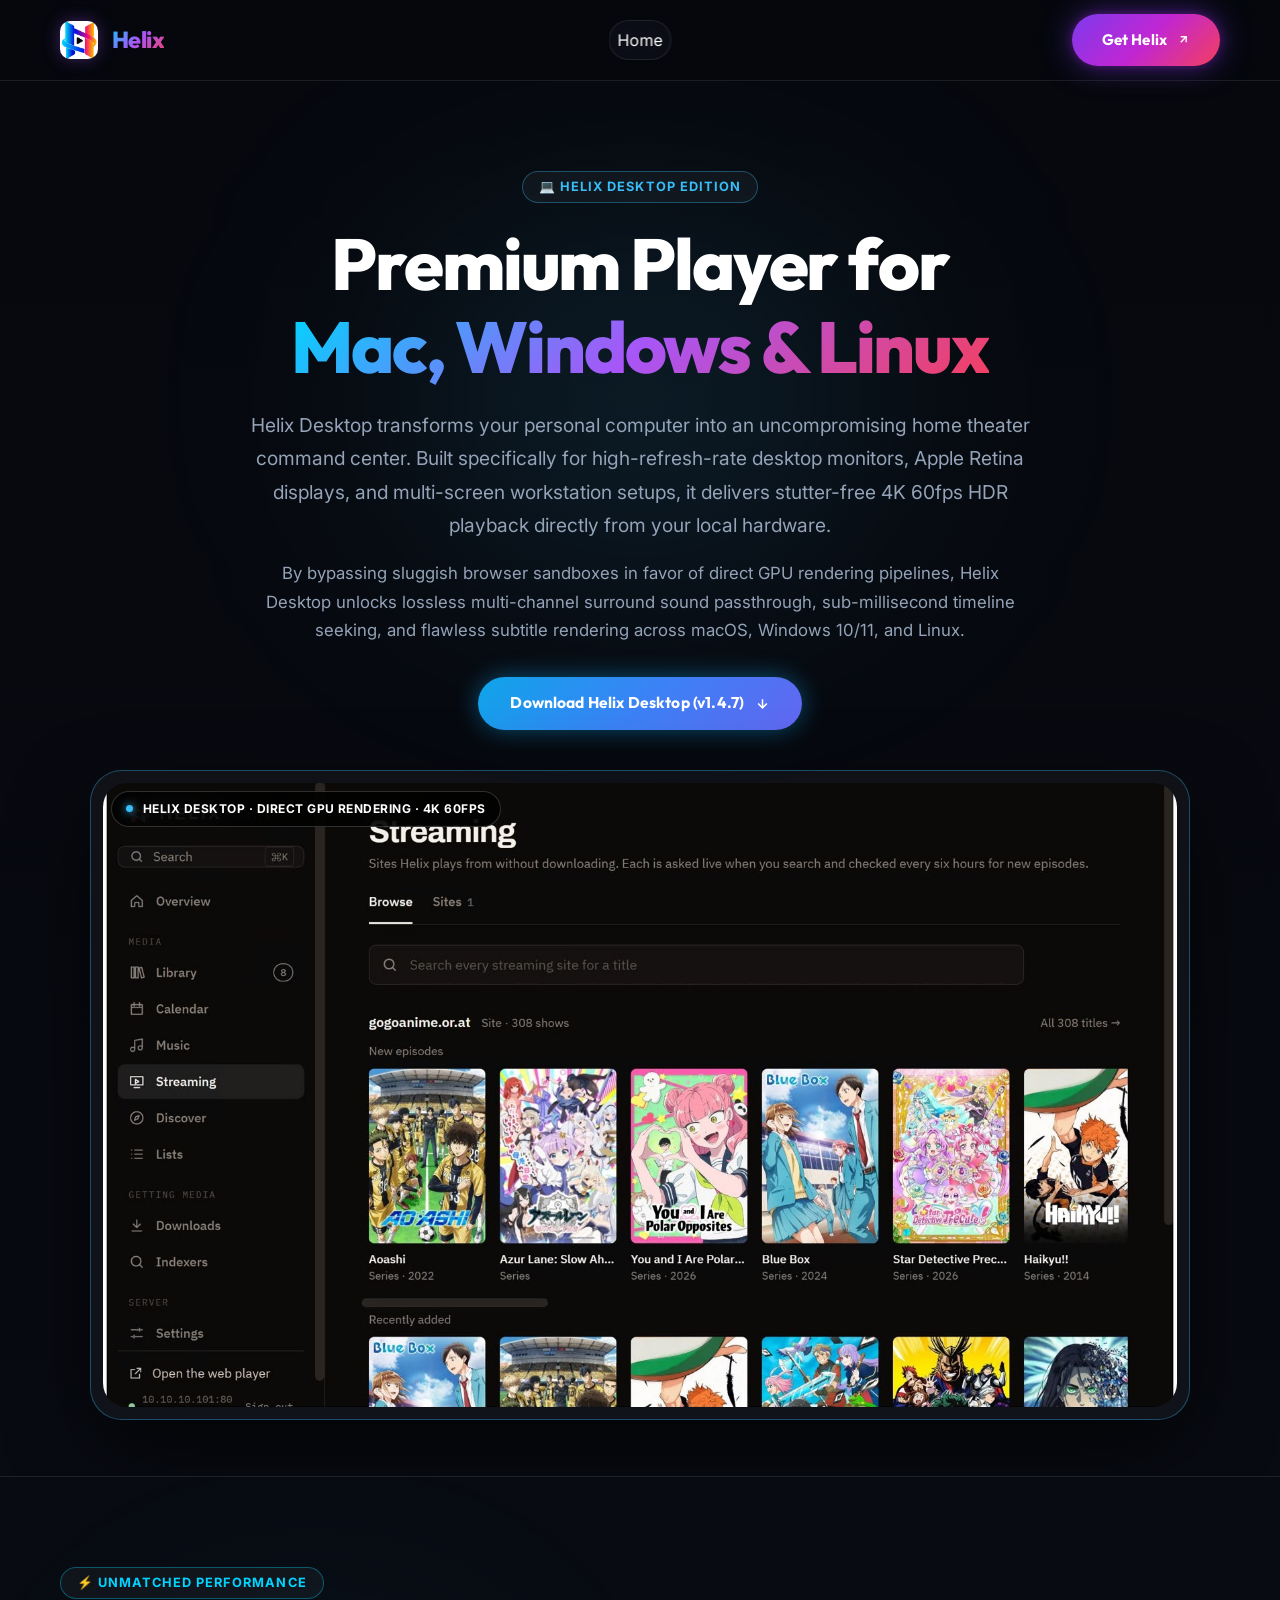
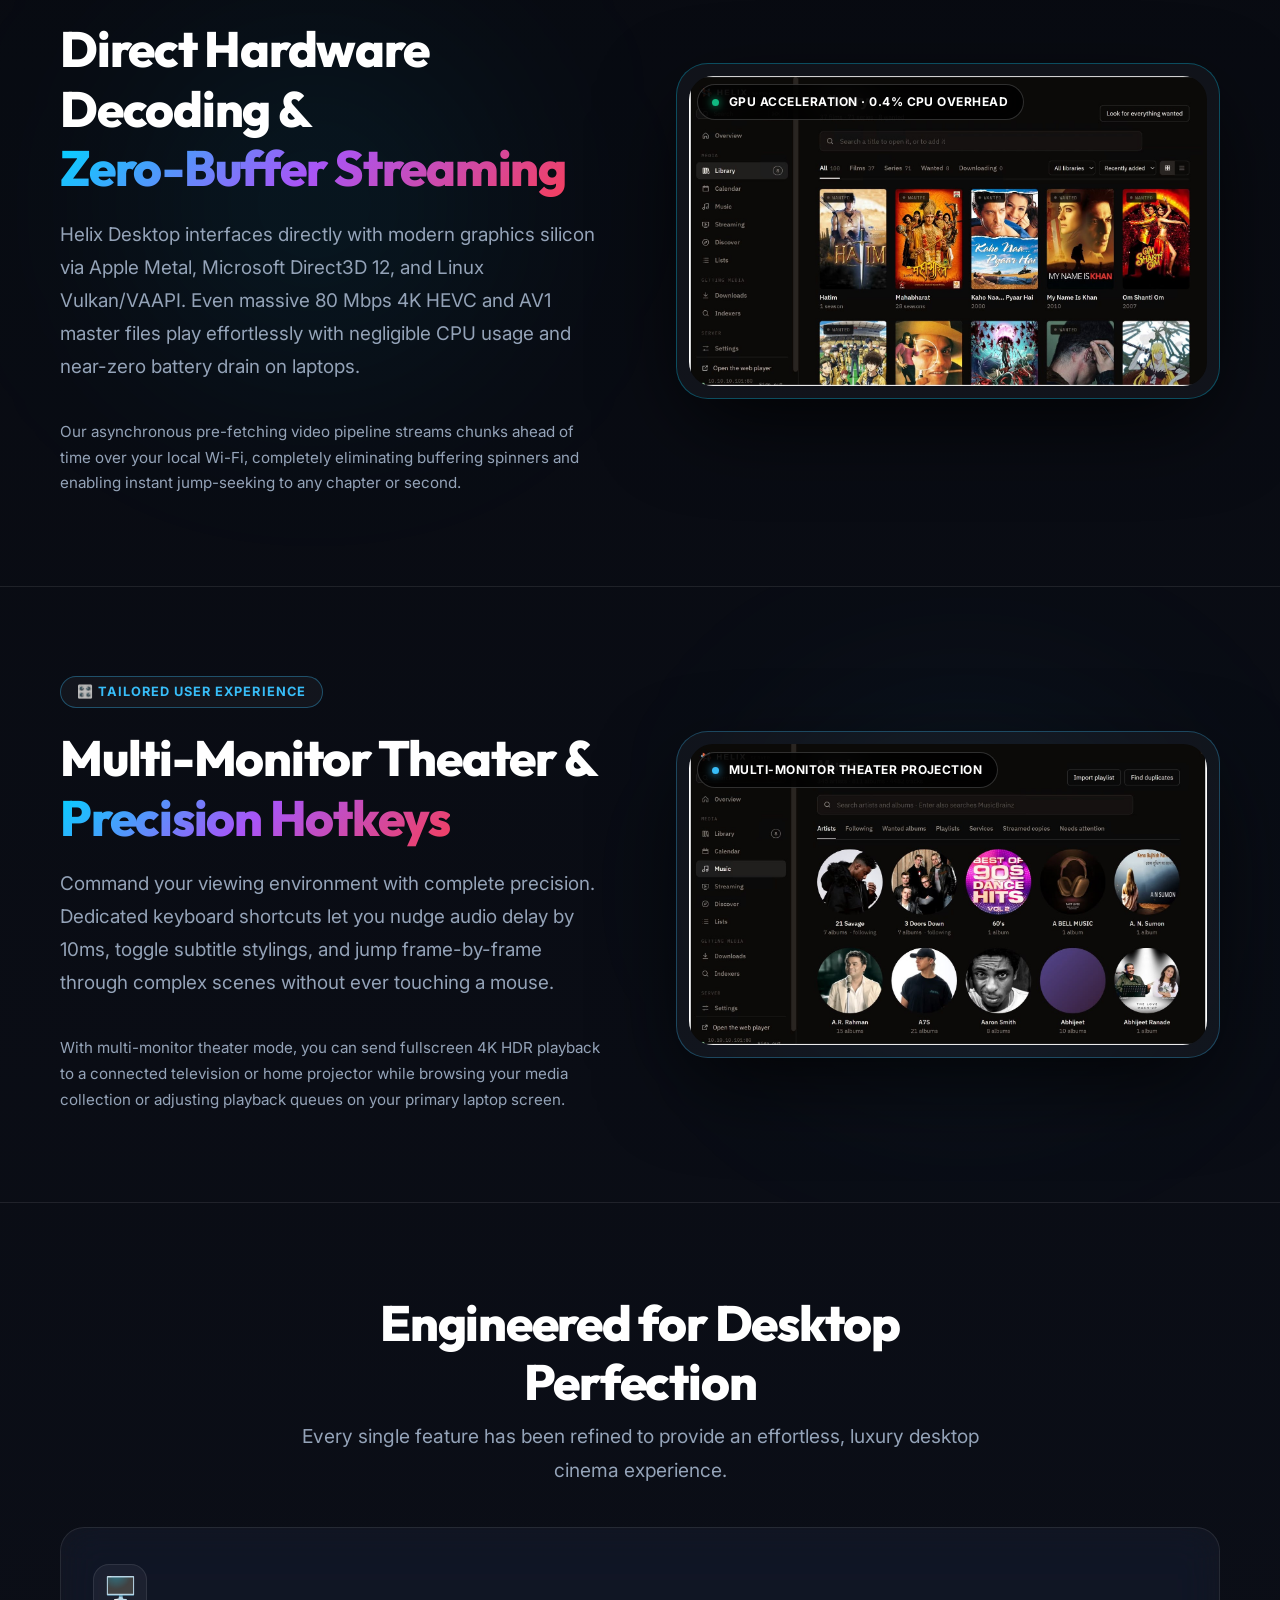
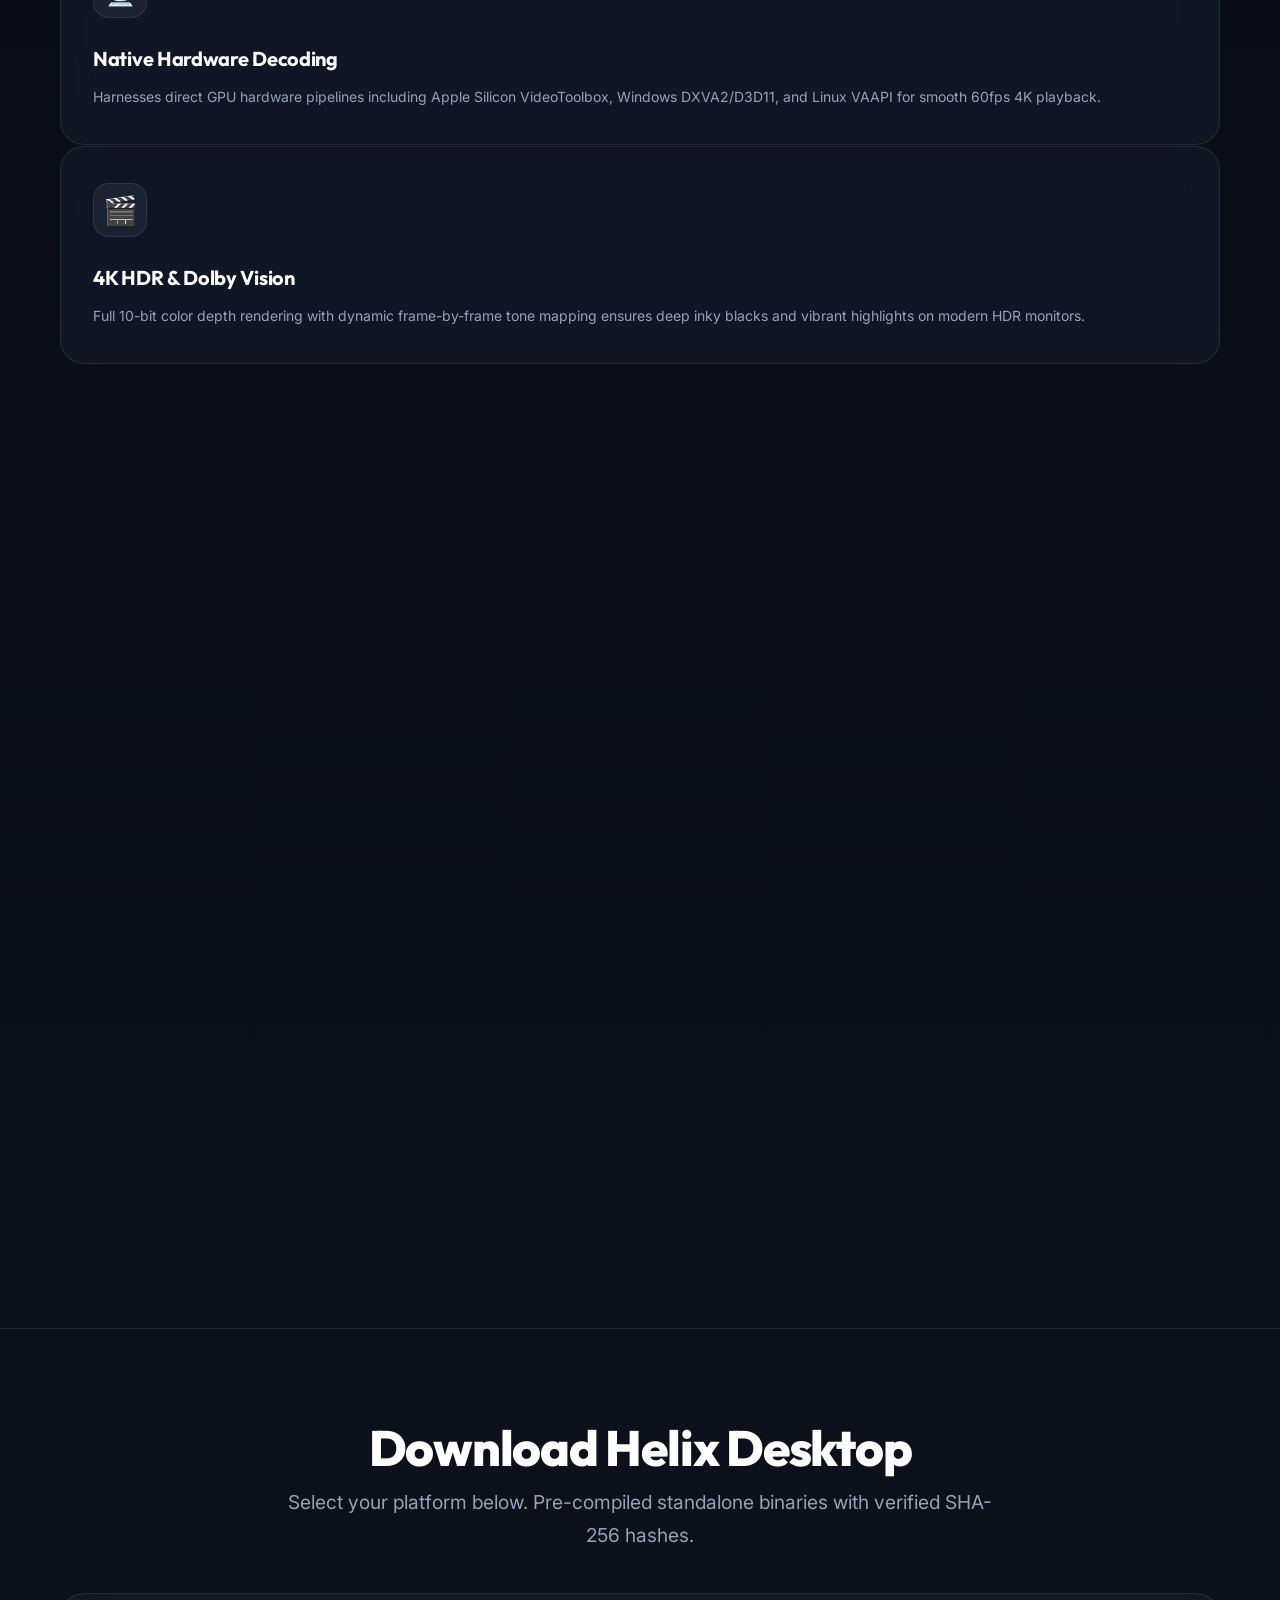
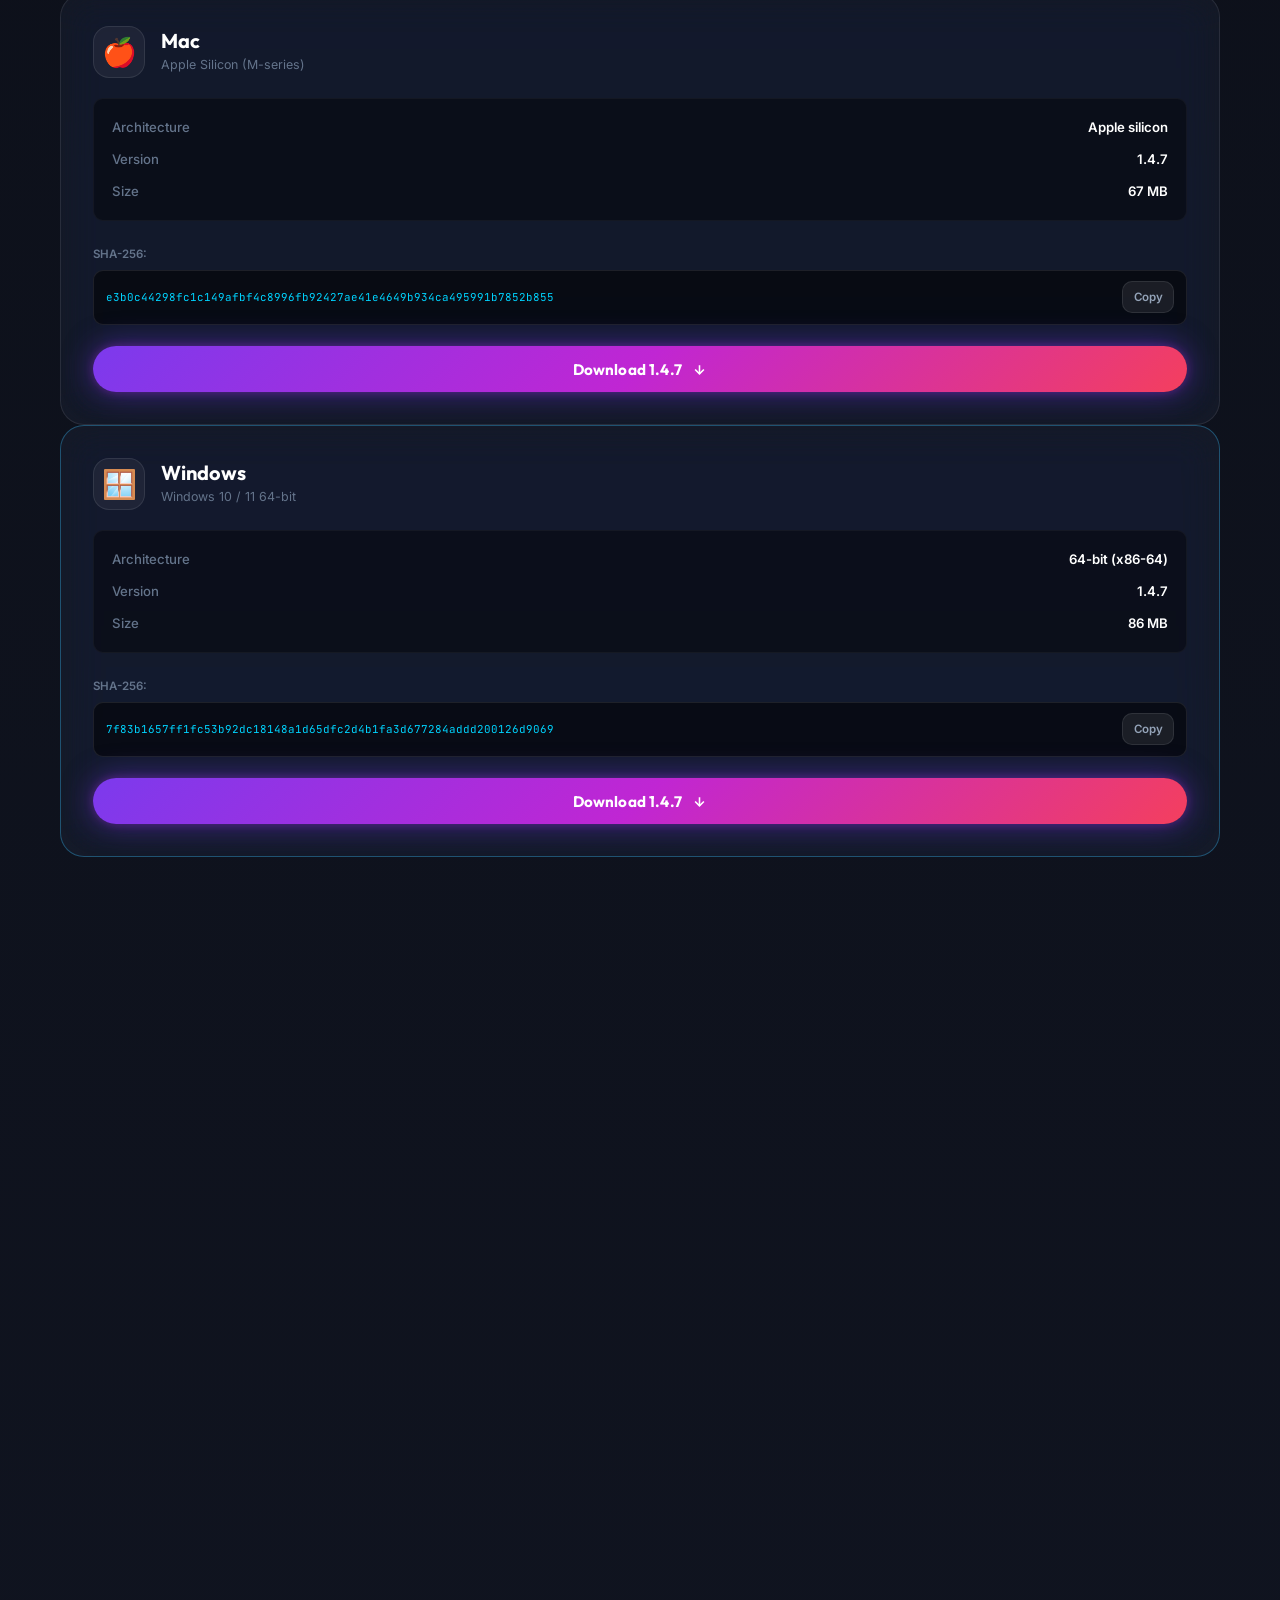
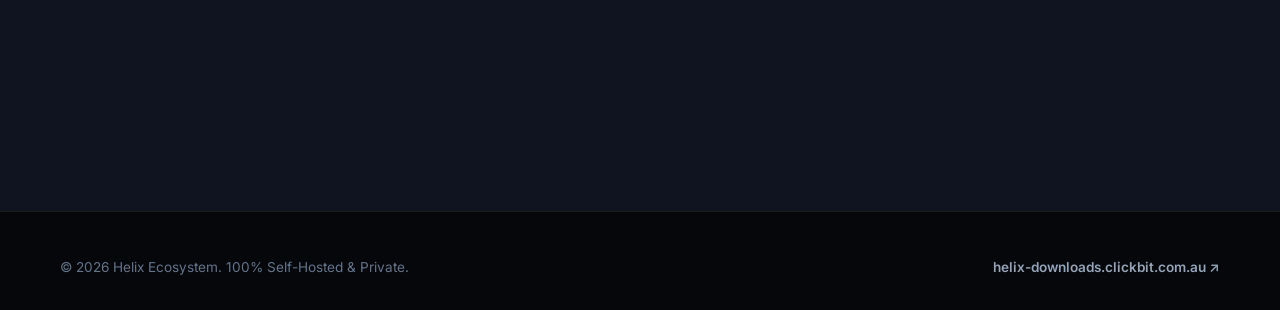
==== commit 0e773f3d: "Update image sources to real screenshots and clean alt text" ====
--- a/desktop.html
+++ b/desktop.html
@@ -80,7 +80,7 @@
               <span style="width:7px; height:7px; border-radius:50%; background:#38bdf8; box-shadow:0 0 8px #38bdf8; flex-shrink:0;"></span>
               <span>HELIX DESKTOP · DIRECT GPU RENDERING · 4K 60FPS</span>
             </div>
-            <img src="video-mockup.jpg" alt="Helix Desktop Video Player Interface Screenshot" class="device-img" />
+            <img src="WhatsApp Image 2026-10-04 at 10.10.54 PM (2).jpeg" alt="Helix Desktop media client interface showcasing streaming series and episode catalog" class="device-img" />
           </div>
         </div>
       </div>
@@ -120,7 +120,7 @@
                 <span style="width:7px; height:7px; border-radius:50%; background:#10b981; box-shadow:0 0 8px #10b981; flex-shrink:0;"></span>
                 <span>GPU ACCELERATION · 0.4% CPU OVERHEAD</span>
               </div>
-              <img src="server-mockup.jpg" alt="Helix Desktop Performance Inspector" class="device-img" />
+              <img src="WhatsApp Image 2026-10-04 at 10.10.54 PM.jpeg" alt="Helix Server and desktop media library management dashboard" class="device-img" />
             </div>
           </div>
 
@@ -162,7 +162,7 @@
                 <span style="width:7px; height:7px; border-radius:50%; background:#38bdf8; box-shadow:0 0 8px #38bdf8; flex-shrink:0;"></span>
                 <span>MULTI-MONITOR THEATER PROJECTION</span>
               </div>
-              <img src="video-mockup.jpg" alt="Helix Desktop Theater Mode Playback" class="device-img" />
+              <img src="WhatsApp Image 2026-10-04 at 10.10.54 PM (1).jpeg" alt="Helix Desktop music and media collection interface with artist discographies" class="device-img" />
             </div>
           </div>
 
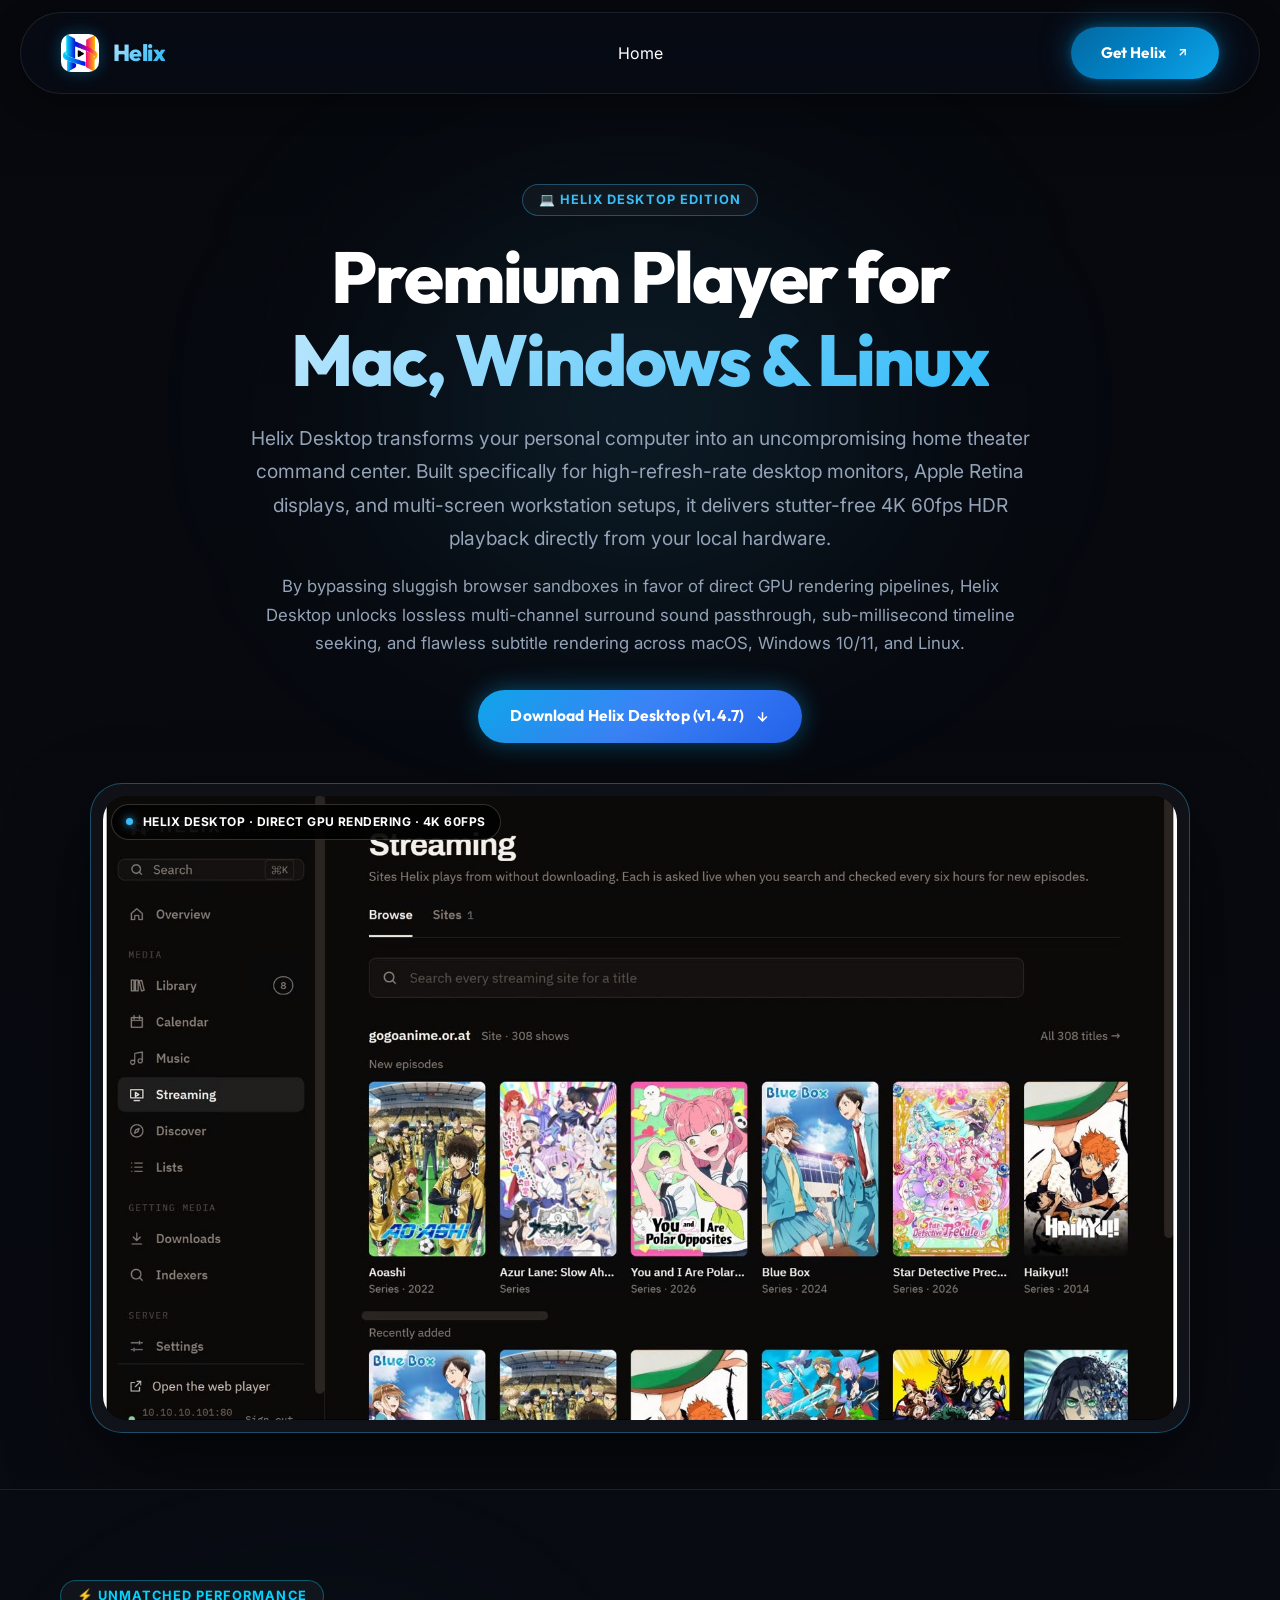
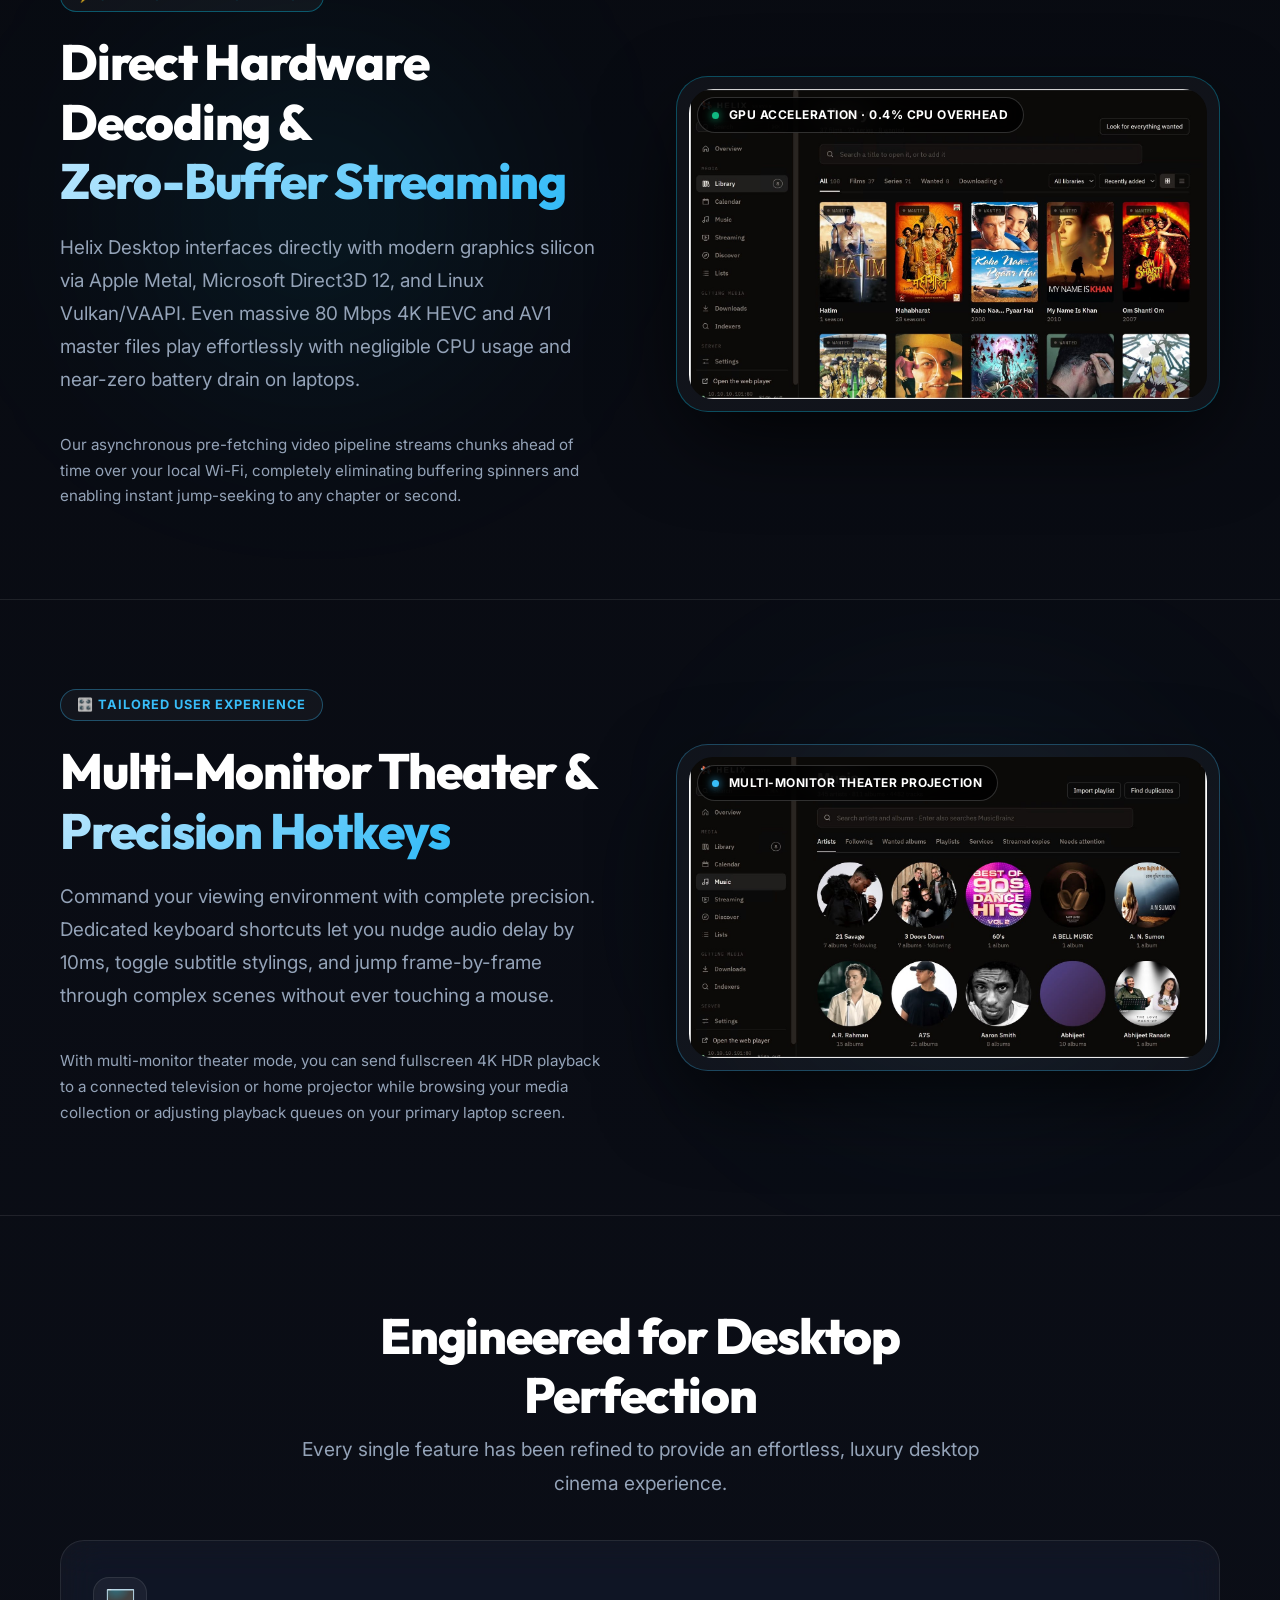
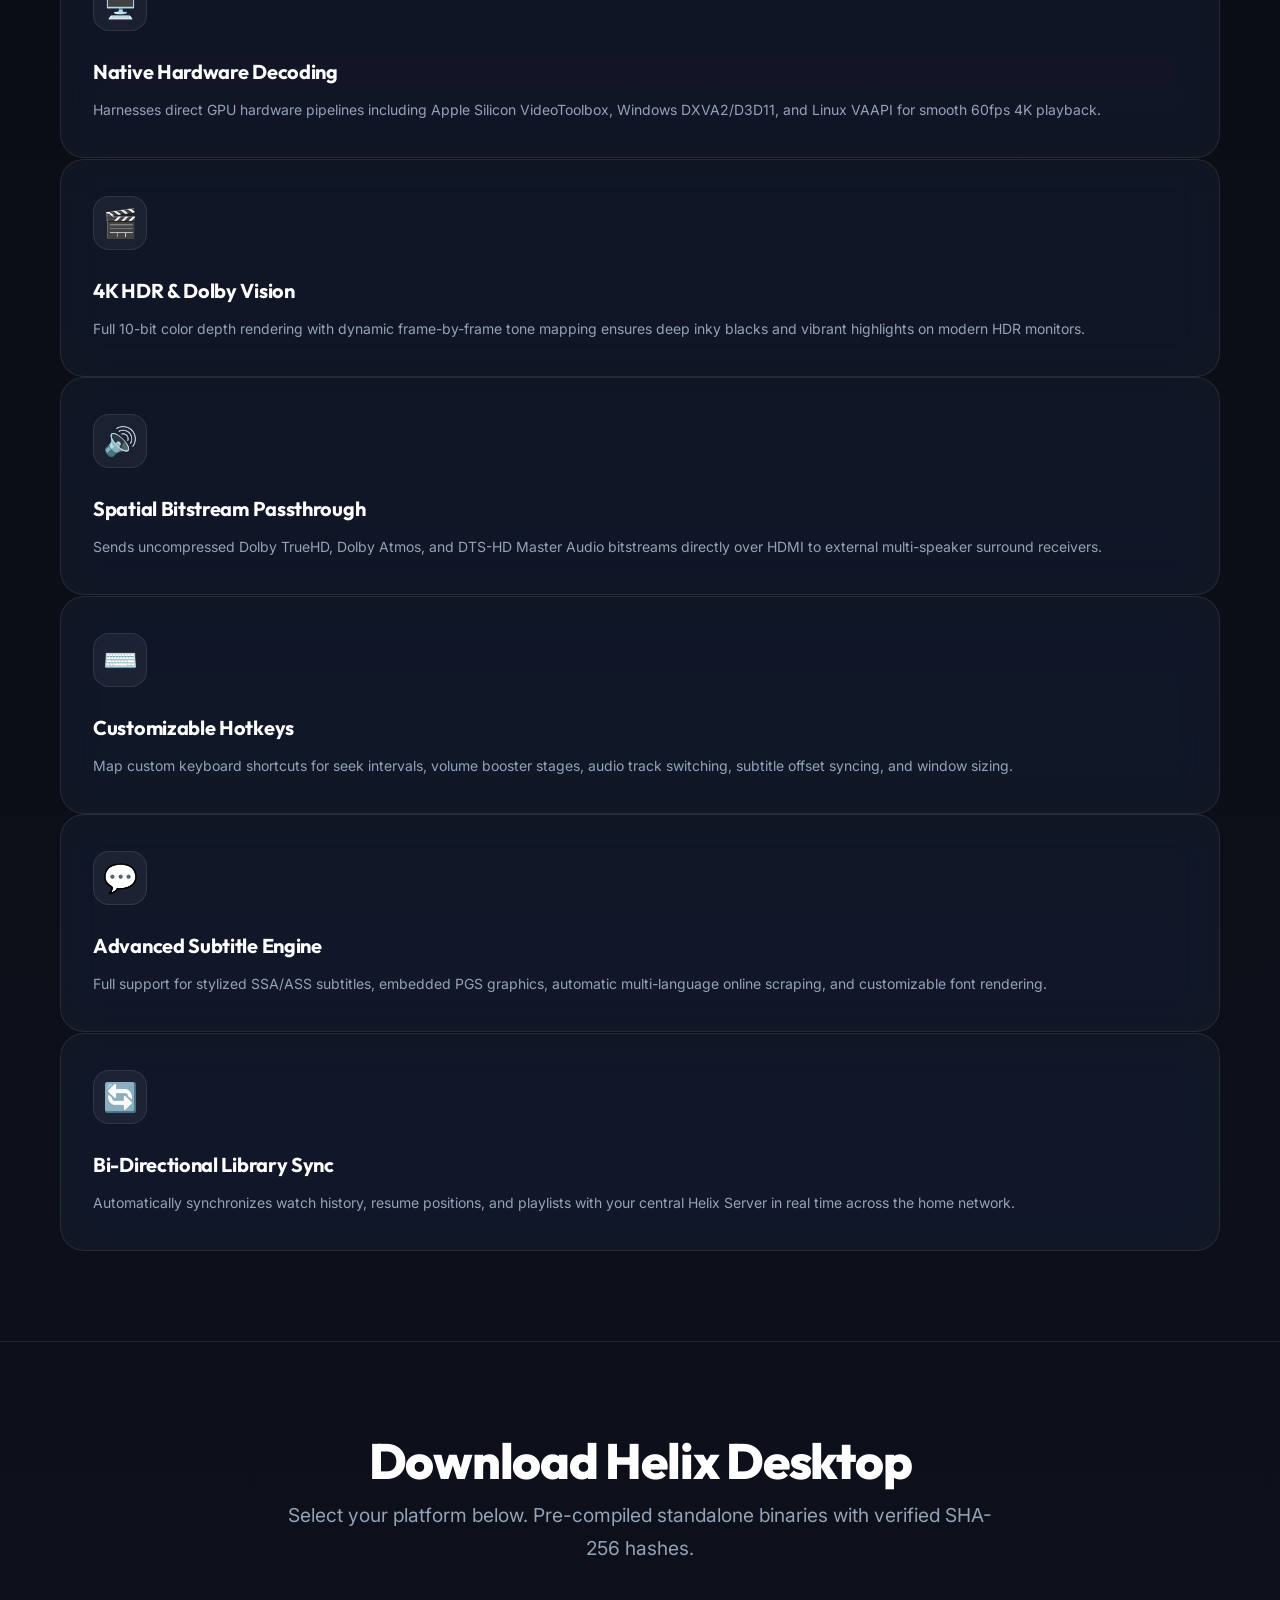
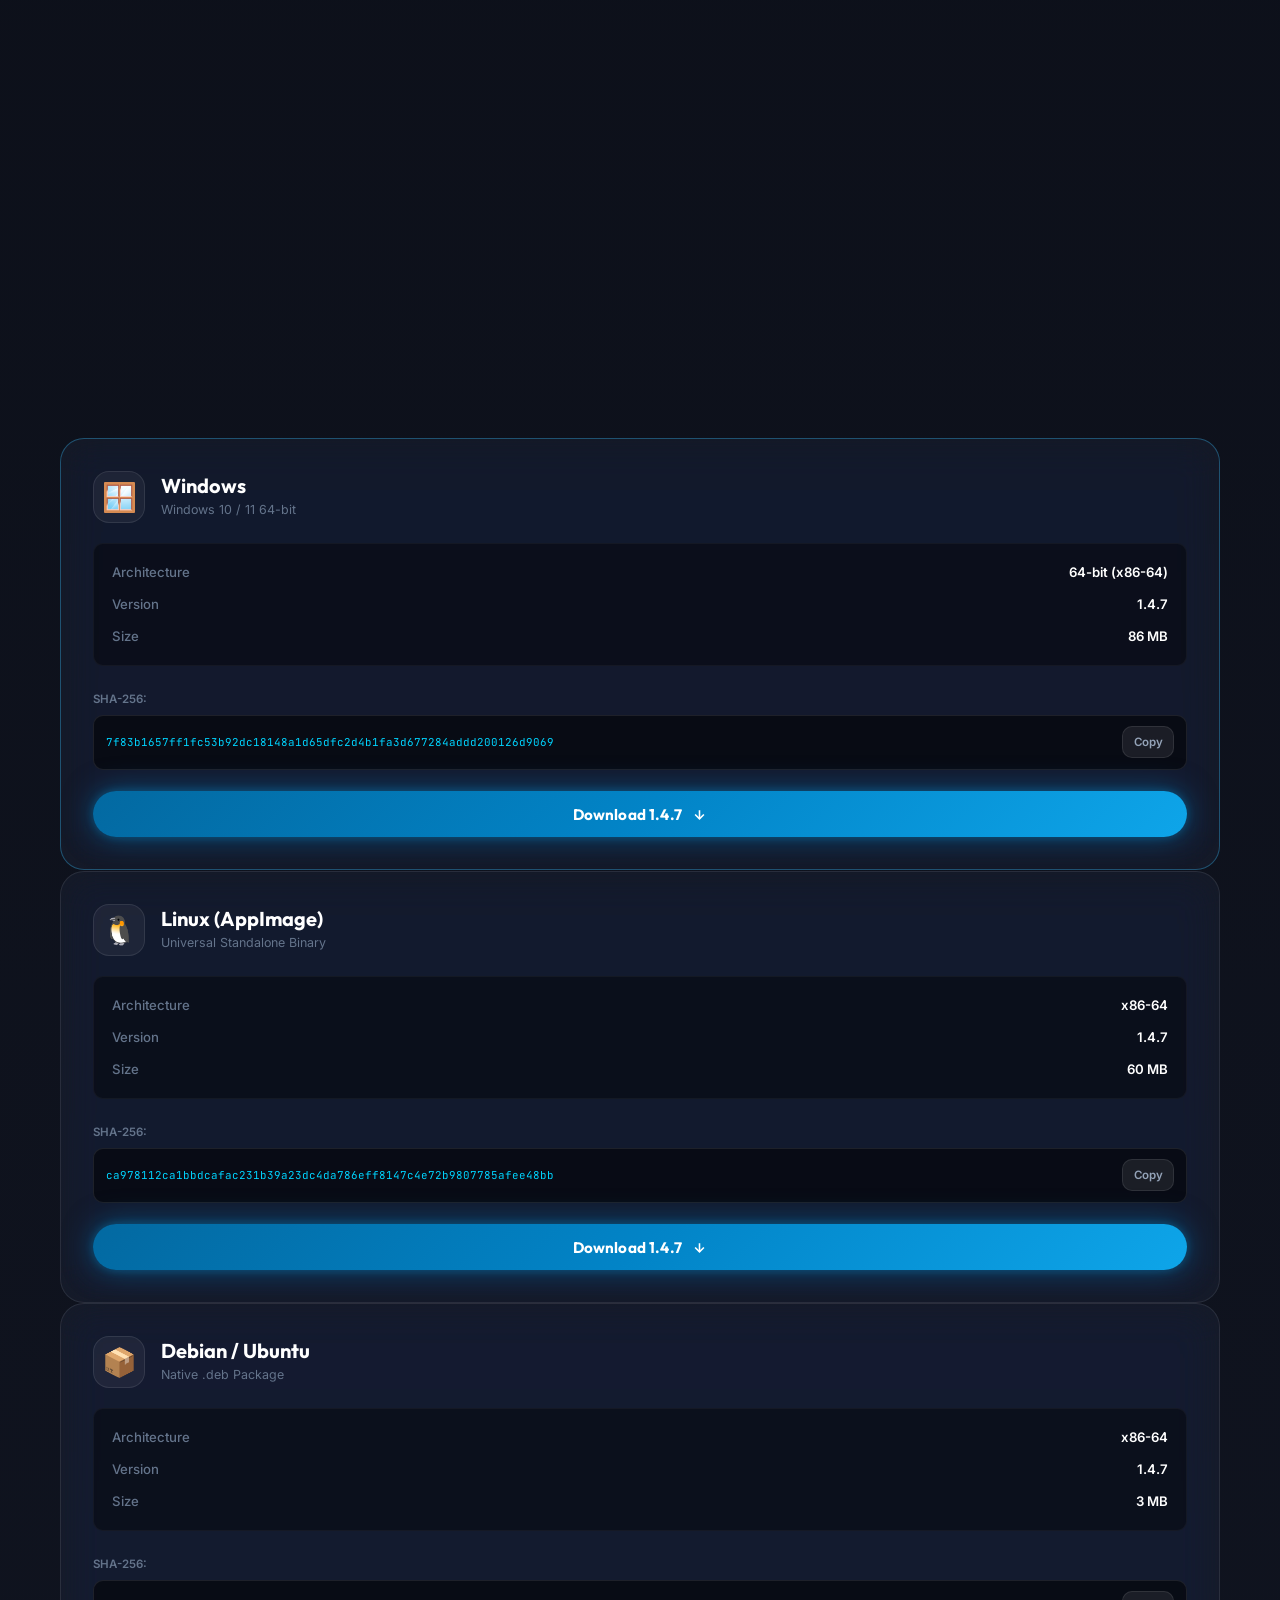
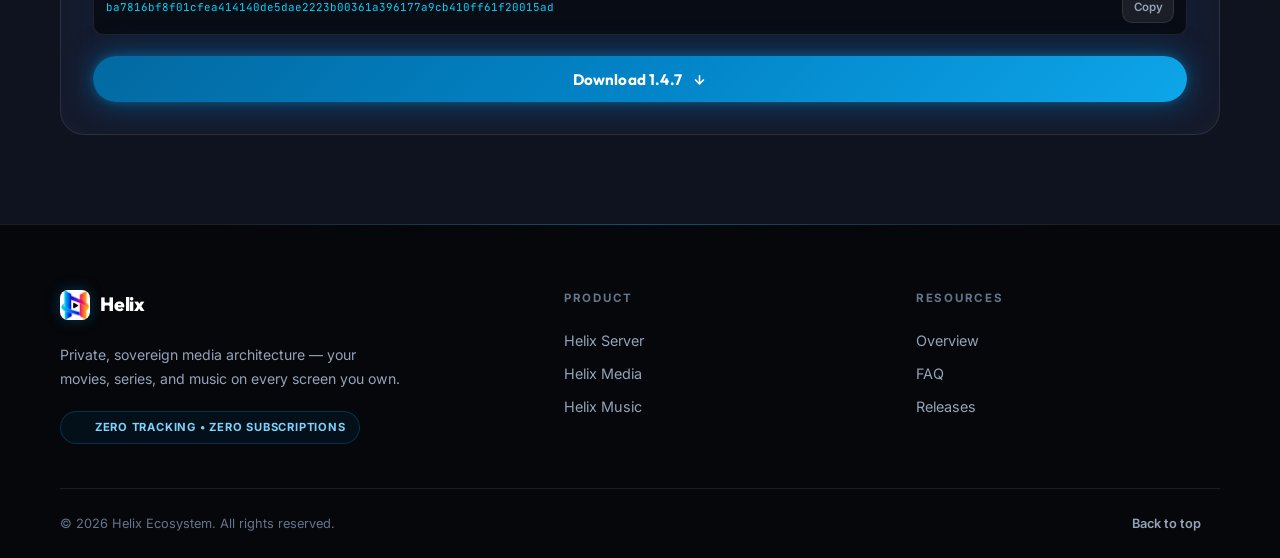
==== commit b48eb1e1: "Initial commit: Helix marketing site Generated with [Devin](https://devin.ai)  Co-Authored-By: Devin" ====
--- a/desktop.html
+++ b/desktop.html
@@ -80,7 +80,7 @@
               <span style="width:7px; height:7px; border-radius:50%; background:#38bdf8; box-shadow:0 0 8px #38bdf8; flex-shrink:0;"></span>
               <span>HELIX DESKTOP · DIRECT GPU RENDERING · 4K 60FPS</span>
             </div>
-            <img src="WhatsApp Image 2026-10-04 at 10.10.54 PM (2).jpeg" alt="Helix Desktop media client interface showcasing streaming series and episode catalog" class="device-img" />
+            <img src="helix-player-catalog.jpeg" alt="Helix Desktop media client interface showcasing streaming series and episode catalog" class="device-img" />
           </div>
         </div>
       </div>
@@ -120,7 +120,7 @@
                 <span style="width:7px; height:7px; border-radius:50%; background:#10b981; box-shadow:0 0 8px #10b981; flex-shrink:0;"></span>
                 <span>GPU ACCELERATION · 0.4% CPU OVERHEAD</span>
               </div>
-              <img src="WhatsApp Image 2026-10-04 at 10.10.54 PM.jpeg" alt="Helix Server and desktop media library management dashboard" class="device-img" />
+              <img src="helix-server-library.jpeg" alt="Helix Server and desktop media library management dashboard" class="device-img" />
             </div>
           </div>
 
@@ -162,7 +162,7 @@
                 <span style="width:7px; height:7px; border-radius:50%; background:#38bdf8; box-shadow:0 0 8px #38bdf8; flex-shrink:0;"></span>
                 <span>MULTI-MONITOR THEATER PROJECTION</span>
               </div>
-              <img src="WhatsApp Image 2026-10-04 at 10.10.54 PM (1).jpeg" alt="Helix Desktop music and media collection interface with artist discographies" class="device-img" />
+              <img src="helix-music-library.jpeg" alt="Helix Desktop music and media collection interface with artist discographies" class="device-img" />
             </div>
           </div>
 
@@ -426,13 +426,31 @@
   <!-- FOOTER -->
   <footer class="site-footer">
     <div class="container">
-      <div class="footer-inner">
-        <div>© 2026 Helix Ecosystem. 100% Self-Hosted & Private.</div>
-        <div>
-          <a href="https://helix-downloads.clickbit.com.au" target="_blank" rel="noopener noreferrer" style="color: var(--text-secondary); font-weight: 600;">
-            helix-downloads.clickbit.com.au ↗
+      <div class="footer-grid">
+        <div class="footer-brand">
+          <a href="index.html" class="footer-brand-link">
+            <img src="logo.jpeg" alt="Helix Logo" />
+            <span>Helix</span>
           </a>
-        </div>
+          <p class="footer-tagline">Private, sovereign media architecture &mdash; your movies, series, and music on every screen you own.</p>
+          <span class="footer-pill"><i data-lucide="shield-check" style="width: 13px; height: 13px;"></i> Zero tracking &bull; Zero subscriptions</span>
+        </div>
+        <div class="footer-col">
+          <p class="footer-col-title">Product</p>
+          <a href="server.html">Helix Server</a>
+          <a href="helix.html">Helix Media</a>
+          <a href="music.html">Helix Music</a>
+        </div>
+        <div class="footer-col">
+          <p class="footer-col-title">Resources</p>
+          <a href="index.html">Overview</a>
+          <a href="faq.html">FAQ</a>
+          <a href="https://helix-downloads.clickbit.com.au" target="_blank" rel="noopener noreferrer">Releases <i data-lucide="arrow-up-right" style="width: 12px; height: 12px; display: inline; vertical-align: -1px;"></i></a>
+        </div>
+      </div>
+      <div class="footer-bottom">
+        <span>&copy; 2026 Helix Ecosystem. All rights reserved.</span>
+        <a href="#" class="back-to-top">Back to top <i data-lucide="arrow-up" style="width: 13px; height: 13px;"></i></a>
       </div>
     </div>
   </footer>
--- a/styles.css
+++ b/styles.css
@@ -26,28 +26,22 @@
 
   /* Brand Accents & Gradients */
   --brand-cyan: #00d4ff;
+  --brand-sky: #0ea5e9;
   --brand-blue: #38bdf8;
-  --brand-indigo: #6366f1;
-  --brand-purple: #8b5cf6;
-  --brand-violet: #a855f7;
-  --brand-magenta: #d946ef;
   --brand-rose: #f43f5e;
   --brand-orange: #ff6600;
   --brand-emerald: #10b981;
 
-  /* Glowing Vibrant CTA Gradients */
-  --cta-gradient: linear-gradient(135deg, #7c3aed 0%, #c026d3 50%, #f43f5e 100%);
-  --cta-glow: 0 0 30px rgba(124, 58, 237, 0.5), 0 0 10px rgba(192, 38, 211, 0.3);
-  --cta-glow-hover: 0 0 45px rgba(124, 58, 237, 0.8), 0 0 18px rgba(244, 63, 94, 0.5);
-
-  --btn-blue-gradient: linear-gradient(135deg, #0ea5e9 0%, #3b82f6 50%, #6366f1 100%);
+  /* Glowing Vibrant CTA Gradients — unified blue accent */
+  --cta-gradient: linear-gradient(135deg, #0369a1 0%, #0284c7 50%, #0ea5e9 100%);
+  --cta-glow: 0 0 30px rgba(2, 132, 199, 0.5), 0 0 10px rgba(14, 165, 233, 0.3);
+  --cta-glow-hover: 0 0 45px rgba(2, 132, 199, 0.8), 0 0 18px rgba(14, 165, 233, 0.5);
+
+  --btn-blue-gradient: linear-gradient(135deg, #0ea5e9 0%, #3b82f6 50%, #2563eb 100%);
   --btn-blue-glow: 0 0 25px rgba(14, 165, 233, 0.45);
 
   --btn-rose-gradient: linear-gradient(135deg, #f43f5e 0%, #fb7185 100%);
   --btn-rose-glow: 0 0 25px rgba(244, 63, 94, 0.45);
-
-  --btn-purple-gradient: linear-gradient(135deg, #a855f7 0%, #d946ef 100%);
-  --btn-purple-glow: 0 0 25px rgba(168, 85, 247, 0.45);
 
   /* Radius */
   --radius-sm: 10px;
@@ -127,11 +121,11 @@
   background: #06080d;
 }
 ::-webkit-scrollbar-thumb {
-  background: rgba(139, 92, 246, 0.35);
+  background: rgba(2, 132, 199, 0.35);
   border-radius: 4px;
 }
 ::-webkit-scrollbar-thumb:hover {
-  background: var(--brand-purple);
+  background: var(--brand-sky);
 }
 
 /* Containers */
@@ -206,7 +200,7 @@
 }
 
 .text-gradient {
-  background: linear-gradient(135deg, var(--brand-cyan) 0%, var(--brand-violet) 50%, var(--brand-rose) 100%);
+  background: linear-gradient(135deg, #bae6fd 0%, #38bdf8 50%, #0284c7 100%);
   -webkit-background-clip: text;
   -webkit-text-fill-color: transparent;
   background-clip: text;
@@ -236,7 +230,6 @@
 }
 
 .glow-cyan { background: radial-gradient(circle, rgba(0, 212, 255, 0.16) 0%, transparent 70%); }
-.glow-purple { background: radial-gradient(circle, rgba(168, 85, 247, 0.2) 0%, transparent 70%); }
 .glow-rose { background: radial-gradient(circle, rgba(244, 63, 94, 0.16) 0%, transparent 70%); }
 .glow-blue { background: radial-gradient(circle, rgba(56, 189, 248, 0.18) 0%, transparent 70%); }
 
@@ -246,13 +239,24 @@
 
 .site-navbar {
   position: sticky;
-  top: 0;
+  top: 0.75rem;
   z-index: 100;
-  background: var(--nav-bg);
+  width: min(1240px, calc(100% - 1.5rem));
+  margin-top: 0.75rem;
+  align-self: center;
+  background: rgba(10, 13, 22, 0.55);
   backdrop-filter: var(--glass-blur);
   -webkit-backdrop-filter: var(--glass-blur);
-  border-bottom: 1px solid var(--glass-border);
-  width: 100%;
+  border: 1px solid var(--glass-border);
+  border-radius: var(--radius-full);
+  box-shadow: 0 8px 30px rgba(0, 0, 0, 0.35);
+  transition: background 0.35s ease, border-color 0.35s ease, box-shadow 0.35s ease;
+}
+
+.site-navbar.scrolled {
+  background: rgba(8, 10, 17, 0.93);
+  border-color: rgba(2, 132, 199, 0.3);
+  box-shadow: 0 14px 45px rgba(0, 0, 0, 0.6), 0 0 30px rgba(2, 132, 199, 0.12);
 }
 
 .nav-container {
@@ -291,7 +295,7 @@
   height: 32px;
   border-radius: var(--radius-sm);
   object-fit: contain;
-  box-shadow: 0 0 16px rgba(168, 85, 247, 0.35);
+  box-shadow: 0 0 16px rgba(14, 165, 233, 0.35);
   transition: transform 0.3s ease;
 }
 
@@ -315,15 +319,10 @@
   .nav-center {
     display: flex;
     align-items: center;
-    gap: 0.5rem;
+    gap: 0.35rem;
     position: absolute;
     left: 50%;
     transform: translateX(-50%);
-    background: rgba(255, 255, 255, 0.03);
-    border: 1px solid var(--glass-border);
-    backdrop-filter: var(--glass-blur);
-    padding: 0.35rem 0.5rem;
-    border-radius: var(--radius-full);
   }
 }
 
@@ -344,9 +343,9 @@
 
 .nav-link-item.active {
   color: #ffffff;
-  background: rgba(255, 255, 255, 0.12);
-  border: 1px solid rgba(255, 255, 255, 0.18);
-  box-shadow: 0 0 15px rgba(168, 85, 247, 0.25);
+  background: rgba(2, 132, 199, 0.18);
+  border: 1px solid rgba(2, 132, 199, 0.4);
+  box-shadow: 0 0 18px rgba(2, 132, 199, 0.28);
 }
 
 /* Mobile Hamburger Toggle */
@@ -380,14 +379,16 @@
 .mobile-drawer {
   display: none;
   position: absolute;
-  top: 100%;
+  top: calc(100% + 0.6rem);
   left: 0;
-  width: 100%;
-  background: rgba(6, 8, 13, 0.96);
+  right: 0;
+  width: auto;
+  background: rgba(8, 10, 17, 0.97);
   backdrop-filter: blur(24px);
   -webkit-backdrop-filter: blur(24px);
-  border-bottom: 1px solid var(--glass-border);
-  padding: 1.25rem 1.25rem 1.75rem;
+  border: 1px solid var(--glass-border);
+  border-radius: var(--radius-lg);
+  padding: 1.1rem 1.1rem 1.5rem;
   flex-direction: column;
   gap: 0.75rem;
   box-shadow: 0 25px 60px rgba(0, 0, 0, 0.9);
@@ -427,11 +428,11 @@
 .mobile-nav-item:hover, .mobile-nav-item.active {
   color: #ffffff;
   background: rgba(255, 255, 255, 0.09);
-  border-color: rgba(168, 85, 247, 0.4);
+  border-color: rgba(14, 165, 233, 0.4);
 }
 
 .mobile-nav-item.active {
-  box-shadow: 0 0 20px rgba(168, 85, 247, 0.2);
+  box-shadow: 0 0 20px rgba(14, 165, 233, 0.2);
 }
 
 /* Glowing Primary Button */
@@ -523,12 +524,6 @@
   color: #fb7185;
 }
 
-.btn-explore.purple:hover {
-  border-color: rgba(168, 85, 247, 0.6);
-  box-shadow: 0 0 35px rgba(168, 85, 247, 0.4);
-  color: #c084fc;
-}
-
 /* ==========================================================================
    SCROLL REVEAL ANIMATIONS
    ========================================================================== */
@@ -795,9 +790,9 @@
   border-color: rgba(0, 212, 255, 0.35);
   box-shadow: 0 20px 45px rgba(0, 212, 255, 0.08);
 }
-.glass-feature-card.accent-purple:hover {
-  border-color: rgba(168, 85, 247, 0.35);
-  box-shadow: 0 20px 45px rgba(168, 85, 247, 0.08);
+.glass-feature-card.accent-blue:hover {
+  border-color: rgba(14, 165, 233, 0.35);
+  box-shadow: 0 20px 45px rgba(14, 165, 233, 0.08);
 }
 .glass-feature-card.accent-rose:hover {
   border-color: rgba(244, 63, 94, 0.35);
@@ -1085,11 +1080,6 @@
   box-shadow: var(--btn-blue-glow);
 }
 
-.btn-download.purple {
-  background: var(--btn-purple-gradient);
-  box-shadow: var(--btn-purple-glow);
-}
-
 .btn-download.rose {
   background: var(--btn-rose-gradient);
   box-shadow: var(--btn-rose-glow);
@@ -1101,7 +1091,6 @@
 }
 
 .btn-download:hover.blue { box-shadow: 0 0 40px rgba(14, 165, 233, 0.65); }
-.btn-download:hover.purple { box-shadow: 0 0 40px rgba(168, 85, 247, 0.65); }
 .btn-download:hover.rose { box-shadow: 0 0 40px rgba(244, 63, 94, 0.65); }
 .btn-download:hover.gradient { box-shadow: var(--cta-glow-hover); }
 
@@ -1226,27 +1215,124 @@
   margin-top: auto;
   border-top: 1px solid var(--glass-border);
   background: #05070a;
-  padding: 2.75rem 0 2rem;
+  padding: clamp(2.75rem, 5vw, 4rem) 0 1.5rem;
   width: 100%;
-}
-
-.footer-inner {
-  display: flex;
-  flex-direction: column;
-  align-items: center;
-  text-align: center;
-  gap: 1rem;
-  font-size: 0.825rem;
+  position: relative;
+}
+
+.site-footer::before {
+  content: '';
+  position: absolute;
+  top: -1px;
+  left: 15%;
+  right: 15%;
+  height: 1px;
+  background: linear-gradient(90deg, transparent, rgba(2, 132, 199, 0.5), transparent);
+}
+
+.footer-grid {
+  display: grid;
+  grid-template-columns: 1fr;
+  gap: 2.25rem;
+}
+
+@media (min-width: 768px) {
+  .footer-grid {
+    grid-template-columns: 1.5fr 1fr 1fr;
+    gap: 3rem;
+  }
+}
+
+.footer-brand-link {
+  display: inline-flex;
+  align-items: center;
+  gap: 0.65rem;
+  font-family: 'Outfit', sans-serif;
+  font-size: 1.2rem;
+  font-weight: 800;
+  letter-spacing: -0.02em;
+}
+
+.footer-brand-link img {
+  width: 30px;
+  height: 30px;
+  border-radius: 8px;
+  object-fit: contain;
+  box-shadow: 0 0 14px rgba(2, 132, 199, 0.35);
+}
+
+.footer-tagline {
+  margin: 1rem 0 1.25rem;
+  font-size: 0.88rem;
+  color: var(--text-secondary);
+  line-height: 1.7;
+  max-width: 340px;
+}
+
+.footer-pill {
+  display: inline-flex;
+  align-items: center;
+  gap: 0.45rem;
+  font-size: 0.7rem;
+  font-weight: 700;
+  letter-spacing: 0.07em;
+  text-transform: uppercase;
+  color: #7dd3fc;
+  border: 1px solid rgba(2, 132, 199, 0.3);
+  background: rgba(2, 132, 199, 0.08);
+  padding: 0.4rem 0.85rem;
+  border-radius: var(--radius-full);
+  white-space: nowrap;
+}
+
+.footer-col-title {
+  font-size: 0.72rem;
+  font-weight: 700;
+  text-transform: uppercase;
+  letter-spacing: 0.15em;
   color: var(--text-muted);
-}
-
-@media (min-width: 640px) {
-  .footer-inner {
-    flex-direction: row;
-    justify-content: space-between;
-    text-align: left;
-    font-size: 0.85rem;
-  }
+  margin-bottom: 1rem;
+}
+
+.footer-col a {
+  display: block;
+  width: fit-content;
+  font-size: 0.9rem;
+  color: var(--text-secondary);
+  padding: 0.3rem 0;
+  transition: color 0.25s ease, transform 0.25s ease;
+}
+
+.footer-col a:hover {
+  color: #7dd3fc;
+  transform: translateX(4px);
+}
+
+.footer-bottom {
+  margin-top: 2.75rem;
+  padding-top: 1.5rem;
+  border-top: 1px solid var(--glass-border);
+  display: flex;
+  align-items: center;
+  justify-content: space-between;
+  gap: 0.75rem;
+  flex-wrap: wrap;
+  font-size: 0.8rem;
+  color: var(--text-muted);
+}
+
+.back-to-top {
+  display: inline-flex;
+  align-items: center;
+  gap: 0.4rem;
+  font-size: 0.8rem;
+  font-weight: 600;
+  color: var(--text-secondary);
+  transition: color 0.25s ease;
+}
+
+.back-to-top:hover {
+  color: #7dd3fc;
 }
 
 /* Toast */
@@ -1302,7 +1388,7 @@
 .particle-mesh .line {
   position: absolute;
   height: 1px;
-  background: linear-gradient(90deg, transparent, rgba(168, 85, 247, 0.12), transparent);
+  background: linear-gradient(90deg, transparent, rgba(14, 165, 233, 0.12), transparent);
   animation: floatLine 18s linear infinite;
 }
 
@@ -1310,3 +1396,3199 @@
   0% { transform: translateX(-100%); }
   100% { transform: translateX(200%); }
 }
+
+/* ==========================================================================
+   LANDING PAGE v3 — CONVERSION SECTIONS (unified blue accent)
+   ========================================================================== */
+
+/* Large primary CTA */
+.btn-cta-lg {
+  padding: 1rem 2.4rem;
+  font-size: 1.05rem;
+  min-height: 54px;
+  gap: 0.65rem;
+}
+
+/* Hero CTA row */
+.hero-cta-row {
+  display: flex;
+  justify-content: center;
+  align-items: center;
+  gap: 1rem;
+  flex-wrap: wrap;
+}
+
+/* Hero proof strip (trust signals under CTAs) */
+.hero-proof-strip {
+  display: flex;
+  justify-content: center;
+  align-items: center;
+  gap: 1.1rem;
+  flex-wrap: wrap;
+  margin-top: 1.75rem;
+}
+
+.proof-item {
+  display: inline-flex;
+  align-items: center;
+  gap: 0.5rem;
+  font-size: 0.82rem;
+  font-weight: 600;
+  color: var(--text-secondary);
+  letter-spacing: 0.01em;
+}
+
+.proof-item svg {
+  width: 16px;
+  height: 16px;
+  color: #38bdf8;
+}
+
+.proof-divider {
+  width: 4px;
+  height: 4px;
+  border-radius: 50%;
+  background: rgba(2, 132, 199, 0.6);
+}
+
+/* Hero product screenshot */
+.hero-mockup-wrap {
+  max-width: 980px;
+  margin: clamp(2.5rem, 6vw, 4.5rem) auto 0;
+  position: relative;
+}
+
+.hero-mockup-wrap .device-frame {
+  border-color: rgba(2, 132, 199, 0.3);
+  box-shadow: 0 30px 90px -15px rgba(0, 0, 0, 0.9), 0 0 60px rgba(2, 132, 199, 0.12);
+}
+
+/* Platform availability strip */
+.platform-strip {
+  padding: clamp(2rem, 4vw, 3rem) 0;
+  border-bottom: 1px solid var(--glass-border);
+  position: relative;
+}
+
+.platform-strip-label {
+  text-align: center;
+  font-size: 0.8rem;
+  font-weight: 700;
+  text-transform: uppercase;
+  letter-spacing: 0.14em;
+  color: var(--text-muted);
+  margin-bottom: 1.5rem;
+}
+
+.platform-grid {
+  display: flex;
+  justify-content: center;
+  align-items: center;
+  gap: clamp(1.25rem, 4vw, 3rem);
+  flex-wrap: wrap;
+}
+
+.platform-item {
+  display: flex;
+  flex-direction: column;
+  align-items: center;
+  gap: 0.5rem;
+  color: var(--text-muted);
+  transition: color 0.25s ease, transform 0.25s ease;
+}
+
+.platform-item svg {
+  width: 26px;
+  height: 26px;
+}
+
+.platform-item span {
+  font-size: 0.72rem;
+  font-weight: 600;
+  letter-spacing: 0.02em;
+}
+
+.platform-item:hover {
+  color: #7dd3fc;
+  transform: translateY(-2px);
+}
+
+/* 3-column feature grid (complements existing strict 2-col grid) */
+.feature-grid-3 {
+  display: grid;
+  grid-template-columns: 1fr;
+  gap: 1.5rem;
+  margin-top: 2.25rem;
+}
+
+@media (min-width: 640px) {
+  .feature-grid-3 {
+    grid-template-columns: repeat(2, 1fr);
+  }
+}
+
+@media (min-width: 960px) {
+  .feature-grid-3 {
+    grid-template-columns: repeat(3, 1fr);
+    gap: 1.75rem;
+    margin-top: 3rem;
+  }
+}
+
+/* Step / pillar numbering */
+.pillar-index {
+  position: absolute;
+  top: 1.1rem;
+  right: 1.25rem;
+  font-family: 'JetBrains Mono', monospace;
+  font-size: 0.75rem;
+  font-weight: 600;
+  color: rgba(56, 189, 248, 0.55);
+  letter-spacing: 0.1em;
+}
+
+/* Alternate split row order on desktop */
+@media (min-width: 960px) {
+  .split-grid-reverse > .split-content {
+    order: 2;
+  }
+}
+
+/* Narrow container for FAQ */
+.container-narrow {
+  max-width: 820px;
+}
+
+/* FAQ accordion */
+.faq-list {
+  display: flex;
+  flex-direction: column;
+  gap: 0.85rem;
+  margin-top: 2.5rem;
+}
+
+.faq-item {
+  background: var(--bg-card);
+  border: 1px solid var(--glass-border);
+  border-radius: var(--radius-md);
+  overflow: hidden;
+  transition: border-color 0.3s ease, background 0.3s ease;
+}
+
+.faq-item:hover {
+  border-color: rgba(2, 132, 199, 0.35);
+}
+
+.faq-item[open] {
+  background: var(--bg-card-hover);
+  border-color: rgba(2, 132, 199, 0.4);
+}
+
+.faq-item summary {
+  display: flex;
+  align-items: center;
+  justify-content: space-between;
+  gap: 1rem;
+  padding: 1.15rem 1.35rem;
+  font-family: 'Outfit', sans-serif;
+  font-size: 1rem;
+  font-weight: 700;
+  color: var(--text-primary);
+  cursor: pointer;
+  list-style: none;
+  user-select: none;
+}
+
+.faq-item summary::-webkit-details-marker {
+  display: none;
+}
+
+.faq-chevron {
+  width: 18px;
+  height: 18px;
+  color: #38bdf8;
+  flex-shrink: 0;
+  transition: transform 0.3s cubic-bezier(0.16, 1, 0.3, 1);
+}
+
+.faq-item[open] .faq-chevron {
+  transform: rotate(180deg);
+}
+
+.faq-answer {
+  padding: 0 1.35rem 1.25rem;
+  font-size: 0.925rem;
+  color: var(--text-secondary);
+  line-height: 1.75;
+}
+
+/* Final CTA section */
+.final-cta-section {
+  padding: clamp(4rem, 9vw, 8rem) 0;
+  text-align: center;
+  position: relative;
+  overflow: hidden;
+  border-top: 1px solid var(--glass-border);
+  background: radial-gradient(ellipse 60% 50% at 50% 60%, rgba(2, 132, 199, 0.1) 0%, transparent 70%);
+}
+
+.cta-microcopy {
+  margin-top: 1.4rem;
+  font-size: 0.78rem;
+  font-weight: 600;
+  color: var(--text-muted);
+  letter-spacing: 0.04em;
+}
+
+/* ==========================================================================
+   HERO v2 — STREMIO-STYLE SPLIT (copy left, fanned cards right)
+   ========================================================================== */
+
+.hero-v2 {
+  padding: clamp(3rem, 7vw, 6.5rem) 0 clamp(9rem, 13vw, 12rem);
+  position: relative;
+  overflow: hidden;
+}
+
+.hero-v2-grid {
+  display: flex;
+  flex-direction: column;
+  gap: 3rem;
+}
+
+@media (min-width: 960px) {
+  .hero-v2-grid {
+    display: grid;
+    grid-template-columns: 1.05fr 0.95fr;
+    gap: 2rem;
+    align-items: center;
+  }
+}
+
+.hero-v2-copy {
+  position: relative;
+  z-index: 3;
+}
+
+.hero-v2 .hero-cta-row {
+  justify-content: flex-start;
+}
+
+.hero-v2 .hero-proof-strip {
+  justify-content: flex-start;
+  margin-top: 1.5rem;
+}
+
+.hero-cta-label {
+  font-size: 0.75rem;
+  font-weight: 700;
+  text-transform: uppercase;
+  letter-spacing: 0.14em;
+  color: var(--text-muted);
+  margin-bottom: 0.85rem;
+}
+
+/* Bento grid of product shots — every image fully visible */
+.hero-bento {
+  display: grid;
+  grid-template-columns: 0.82fr 1.18fr;
+  grid-template-rows: 1fr 1fr;
+  gap: 0.8rem;
+  height: 340px;
+  position: relative;
+  z-index: 1;
+}
+
+@media (min-width: 768px) {
+  .hero-bento {
+    height: 420px;
+    gap: 1rem;
+  }
+}
+
+@media (min-width: 960px) {
+  .hero-bento {
+    height: 480px;
+  }
+}
+
+.bento-tile {
+  position: relative;
+  border-radius: var(--radius-lg);
+  border: 1px solid rgba(255, 255, 255, 0.14);
+  overflow: hidden;
+  box-shadow: 0 25px 60px rgba(0, 0, 0, 0.6);
+  transition: transform 0.55s cubic-bezier(0.16, 1, 0.3, 1), box-shadow 0.55s ease, border-color 0.55s ease;
+}
+
+.bento-tile img {
+  width: 100%;
+  height: 100%;
+  object-fit: cover;
+  object-position: center;
+}
+
+.bento-tall {
+  grid-row: 1 / 3;
+  transform: rotate(-1.6deg);
+  box-shadow: 0 30px 70px rgba(0, 0, 0, 0.65), 0 0 45px rgba(2, 132, 199, 0.14);
+}
+
+.bento-top {
+  transform: rotate(1.1deg) translateY(4px);
+}
+
+.bento-bottom {
+  transform: rotate(-1deg) translateY(-4px);
+}
+
+.hero-bento:hover .bento-tile {
+  transform: rotate(0deg) translateY(0);
+}
+
+.bento-tile:hover {
+  transform: rotate(0deg) translateY(0) scale(1.03) !important;
+  border-color: rgba(2, 132, 199, 0.55);
+  box-shadow: 0 30px 70px rgba(0, 0, 0, 0.7), 0 0 40px rgba(2, 132, 199, 0.3);
+  z-index: 5;
+}
+
+.bento-tag {
+  position: absolute;
+  top: 0.7rem;
+  left: 0.7rem;
+  display: inline-flex;
+  align-items: center;
+  gap: 0.35rem;
+  padding: 0.28rem 0.65rem;
+  background: rgba(0, 0, 0, 0.72);
+  backdrop-filter: blur(12px);
+  -webkit-backdrop-filter: blur(12px);
+  border: 1px solid rgba(255, 255, 255, 0.18);
+  border-radius: var(--radius-full);
+  font-size: 0.62rem;
+  font-weight: 700;
+  letter-spacing: 0.05em;
+  text-transform: uppercase;
+  color: #bae6fd;
+  white-space: nowrap;
+}
+
+/* Phone-shaped frame for portrait screenshots */
+.phone-stage {
+  display: flex;
+  justify-content: center;
+  position: relative;
+}
+
+.phone-stage::before {
+  content: '';
+  position: absolute;
+  top: 50%;
+  left: 50%;
+  transform: translate(-50%, -50%);
+  width: 130%;
+  height: 70%;
+  background: radial-gradient(ellipse, rgba(2, 132, 199, 0.18) 0%, transparent 70%);
+  pointer-events: none;
+}
+
+.device-frame.phone-frame {
+  max-width: 300px;
+  border-radius: 2.4rem;
+  padding: 0.55rem;
+  position: relative;
+  z-index: 2;
+}
+
+@media (min-width: 768px) {
+  .device-frame.phone-frame {
+    max-width: 330px;
+  }
+}
+
+.device-frame.phone-frame .device-img {
+  border-radius: 1.9rem;
+}
+
+/* "Connects to Helix Server" dependency pill on app pillars */
+.requires-pill {
+  display: inline-block;
+  font-size: 0.66rem;
+  font-weight: 700;
+  letter-spacing: 0.07em;
+  text-transform: uppercase;
+  color: var(--text-muted);
+  border: 1px dashed rgba(2, 132, 199, 0.4);
+  border-radius: var(--radius-full);
+  padding: 0.28rem 0.75rem;
+  margin: -0.35rem 0 1rem 0.4rem;
+  vertical-align: middle;
+}
+
+/* FAQ page — sticky group rail + accordion */
+.faq-group {
+  padding: clamp(2.5rem, 5vw, 4rem) 0;
+  border-top: 1px solid var(--glass-border);
+  position: relative;
+  overflow: hidden;
+}
+
+.faq-group-grid {
+  display: flex;
+  flex-direction: column;
+  gap: 1.75rem;
+}
+
+@media (min-width: 960px) {
+  .faq-group-grid {
+    display: grid;
+    grid-template-columns: 0.34fr 0.66fr;
+    gap: 4rem;
+    align-items: start;
+  }
+}
+
+.faq-group-side {
+  position: relative;
+}
+
+@media (min-width: 960px) {
+  .faq-group-side {
+    position: sticky;
+    top: 110px;
+  }
+}
+
+.faq-group-icon {
+  width: 46px;
+  height: 46px;
+  border-radius: var(--radius-md);
+  display: flex;
+  align-items: center;
+  justify-content: center;
+  margin-bottom: 1.1rem;
+  background: rgba(2, 132, 199, 0.12);
+  border: 1px solid rgba(2, 132, 199, 0.3);
+}
+
+.faq-group-icon svg {
+  width: 21px;
+  height: 21px;
+  color: #38bdf8;
+}
+
+.faq-group-title {
+  font-family: 'Outfit', sans-serif;
+  font-size: clamp(1.3rem, 2.6vw, 1.7rem);
+  font-weight: 800;
+  letter-spacing: -0.02em;
+  margin-bottom: 0.55rem;
+}
+
+.faq-group-desc {
+  font-size: 0.9rem;
+  color: var(--text-secondary);
+  line-height: 1.65;
+  max-width: 300px;
+}
+
+.faq-group .faq-list {
+  margin-top: 0;
+}
+
+/* Check list — expanded pillar copy */
+.check-list {
+  display: flex;
+  flex-direction: column;
+  gap: 0.7rem;
+  list-style: none;
+  margin: 0 0 1.75rem;
+  padding: 0;
+}
+
+.check-list li {
+  display: flex;
+  align-items: flex-start;
+  gap: 0.65rem;
+  font-size: 0.92rem;
+  color: var(--text-secondary);
+  line-height: 1.55;
+}
+
+.check-list svg {
+  width: 17px;
+  height: 17px;
+  color: #38bdf8;
+  flex-shrink: 0;
+  margin-top: 0.15rem;
+}
+
+/* ==========================================================================
+   SHOWCASE BAND — blue gradient, app shot overlapping hero
+   ========================================================================== */
+
+.showcase-band {
+  background: linear-gradient(165deg, #0369a1 0%, #075985 45%, #0c4a6e 100%);
+  padding: 0 0 clamp(3.5rem, 7vw, 5.5rem);
+  position: relative;
+}
+
+.showcase-band::before {
+  content: '';
+  position: absolute;
+  inset: 0;
+  background: radial-gradient(ellipse 55% 60% at 75% 40%, rgba(255, 255, 255, 0.12) 0%, transparent 65%);
+  pointer-events: none;
+}
+
+.showcase-grid {
+  display: flex;
+  flex-direction: column;
+  gap: 2.5rem;
+  position: relative;
+  z-index: 2;
+}
+
+@media (min-width: 960px) {
+  .showcase-grid {
+    display: grid;
+    grid-template-columns: 1.15fr 0.85fr;
+    gap: 4rem;
+    align-items: center;
+  }
+}
+
+.showcase-shot {
+  margin-top: clamp(-7rem, -9vw, -5rem);
+}
+
+@media (max-width: 959px) {
+  .showcase-shot {
+    margin-top: -4rem;
+  }
+}
+
+.showcase-shot .device-frame {
+  border-color: rgba(255, 255, 255, 0.3);
+  box-shadow: 0 40px 100px -15px rgba(0, 0, 0, 0.7);
+}
+
+.showcase-copy {
+  padding-top: clamp(1rem, 3vw, 2rem);
+}
+
+.showcase-desc {
+  font-size: clamp(0.95rem, 1.8vw, 1.08rem);
+  color: rgba(255, 255, 255, 0.82);
+  line-height: 1.8;
+  margin-bottom: 1.75rem;
+}
+
+.showcase-platforms-label {
+  font-size: 0.72rem;
+  font-weight: 700;
+  text-transform: uppercase;
+  letter-spacing: 0.16em;
+  color: rgba(255, 255, 255, 0.6);
+  margin-bottom: 0.9rem;
+}
+
+.showcase-platforms {
+  display: flex;
+  align-items: center;
+  gap: clamp(1.1rem, 3vw, 2rem);
+  flex-wrap: wrap;
+}
+
+.platform-item.light {
+  color: rgba(255, 255, 255, 0.75);
+}
+
+.platform-item.light:hover {
+  color: #ffffff;
+}
+
+/* ==========================================================================
+   MOTION & UNIQUE LAYOUTS v3.1
+   ========================================================================== */
+
+/* Animated gradient text */
+.text-gradient {
+  background-size: 200% auto;
+  animation: gradShift 7s ease-in-out infinite alternate;
+}
+
+@keyframes gradShift {
+  0% { background-position: 0% center; }
+  100% { background-position: 100% center; }
+}
+
+/* Marquee ticker */
+.marquee-strip {
+  overflow: hidden;
+  border-bottom: 1px solid var(--glass-border);
+  padding: 1.05rem 0;
+  position: relative;
+  -webkit-mask-image: linear-gradient(90deg, transparent, #000 10%, #000 90%, transparent);
+  mask-image: linear-gradient(90deg, transparent, #000 10%, #000 90%, transparent);
+}
+
+.marquee-track {
+  display: flex;
+  width: max-content;
+  animation: marqueeScroll 30s linear infinite;
+}
+
+.marquee-strip:hover .marquee-track {
+  animation-play-state: paused;
+}
+
+.marquee-group {
+  display: flex;
+  align-items: center;
+  gap: 2.4rem;
+  padding-right: 2.4rem;
+}
+
+.marquee-group span {
+  font-family: 'Outfit', sans-serif;
+  font-size: 0.85rem;
+  font-weight: 700;
+  text-transform: uppercase;
+  letter-spacing: 0.14em;
+  color: var(--text-muted);
+  white-space: nowrap;
+}
+
+.mq-dot {
+  color: #38bdf8;
+  font-style: normal;
+  font-size: 0.7rem;
+}
+
+@keyframes marqueeScroll {
+  to { transform: translateX(-50%); }
+}
+
+/* Ecosystem tabs — all 3 products in one section */
+.eco-tabs {
+  display: flex;
+  flex-direction: column;
+  gap: 2rem;
+  max-width: 1080px;
+  margin: 0 auto;
+}
+
+@media (min-width: 880px) {
+  .eco-tabs {
+    display: grid;
+    grid-template-columns: 0.34fr 0.66fr;
+    gap: 3rem;
+    align-items: center;
+  }
+}
+
+.eco-tab-list {
+  display: flex;
+  flex-direction: column;
+  gap: 0.75rem;
+}
+
+.eco-tab {
+  display: flex;
+  align-items: center;
+  gap: 0.9rem;
+  padding: 1.05rem 1.2rem;
+  text-align: left;
+  background: transparent;
+  border: 1px solid var(--glass-border);
+  border-radius: var(--radius-md);
+  color: var(--text-secondary);
+  cursor: pointer;
+  position: relative;
+  overflow: hidden;
+  font-family: inherit;
+  transition: background 0.3s ease, border-color 0.3s ease, box-shadow 0.3s ease;
+}
+
+.eco-tab:hover {
+  border-color: rgba(2, 132, 199, 0.35);
+}
+
+.eco-tab.active {
+  background: var(--bg-card);
+  border-color: rgba(2, 132, 199, 0.5);
+  box-shadow: 0 0 28px rgba(2, 132, 199, 0.14);
+}
+
+.eco-tab::after {
+  content: '';
+  position: absolute;
+  left: 0;
+  bottom: 0;
+  height: 2px;
+  width: 0;
+  background: linear-gradient(90deg, #0284c7, #38bdf8);
+}
+
+.eco-tab.active::after {
+  animation: ecoProgress 5.4s linear forwards;
+}
+
+@keyframes ecoProgress {
+  to { width: 100%; }
+}
+
+.eco-tab > svg {
+  width: 20px;
+  height: 20px;
+  color: #38bdf8;
+  flex-shrink: 0;
+}
+
+.eco-tab-text {
+  display: flex;
+  flex-direction: column;
+  gap: 0.15rem;
+}
+
+.eco-tab-text strong {
+  font-family: 'Outfit', sans-serif;
+  font-size: 1rem;
+  font-weight: 700;
+  color: var(--text-primary);
+  letter-spacing: -0.01em;
+}
+
+.eco-tab-text small {
+  font-size: 0.78rem;
+  color: var(--text-secondary);
+  line-height: 1.45;
+}
+
+/* Crossfading panels */
+.eco-panels {
+  position: relative;
+}
+
+.eco-panel {
+  position: absolute;
+  inset: 0;
+  opacity: 0;
+  transform: translateY(14px) scale(0.985);
+  transition: opacity 0.5s ease, transform 0.5s cubic-bezier(0.16, 1, 0.3, 1);
+  pointer-events: none;
+}
+
+.eco-panel.active {
+  position: relative;
+  opacity: 1;
+  transform: none;
+  pointer-events: auto;
+}
+
+.eco-links {
+  display: flex;
+  margin-top: 1.1rem;
+  min-height: 1.4rem;
+}
+
+.eco-link {
+  display: none;
+  align-items: center;
+  gap: 0.4rem;
+  font-size: 0.88rem;
+  font-weight: 700;
+  color: #38bdf8;
+  transition: color 0.25s ease;
+}
+
+.eco-link:hover {
+  color: #bae6fd;
+}
+
+.eco-link.active {
+  display: inline-flex;
+  animation: faqIn 0.4s cubic-bezier(0.16, 1, 0.3, 1);
+}
+
+/* Pillar 1 — cinema layout */
+.cinema-shot {
+  max-width: 920px;
+  margin: 0 auto 2.25rem;
+}
+
+.cinema-shot .device-frame {
+  box-shadow: 0 45px 100px -20px rgba(0, 0, 0, 0.9), 0 0 70px rgba(2, 132, 199, 0.14);
+}
+
+/* Pillar 2 — orbit layout */
+.orbit-grid {
+  display: flex;
+  flex-direction: column;
+  align-items: center;
+  gap: 2rem;
+}
+
+@media (min-width: 960px) {
+  .orbit-grid {
+    display: grid;
+    grid-template-columns: 1fr auto 1fr;
+    gap: 2.5rem;
+    align-items: center;
+  }
+}
+
+.orbit-col {
+  display: flex;
+  flex-direction: column;
+  gap: 1.1rem;
+  width: 100%;
+  max-width: 380px;
+}
+
+.orbit-item {
+  display: flex;
+  align-items: flex-start;
+  gap: 0.85rem;
+  padding: 1.05rem 1.2rem;
+  background: var(--bg-card);
+  border: 1px solid var(--glass-border);
+  border-radius: var(--radius-md);
+  backdrop-filter: var(--glass-blur);
+  -webkit-backdrop-filter: var(--glass-blur);
+  transition: border-color 0.3s ease, transform 0.3s ease, box-shadow 0.3s ease;
+  animation: orbitBob 5.5s ease-in-out infinite;
+}
+
+.orbit-col .orbit-item:nth-child(2) {
+  animation-delay: 2.75s;
+}
+
+.orbit-col:last-child .orbit-item:nth-child(1) {
+  animation-delay: 1.4s;
+}
+
+.orbit-item:hover {
+  border-color: rgba(2, 132, 199, 0.5);
+  box-shadow: 0 12px 35px rgba(0, 0, 0, 0.5), 0 0 25px rgba(2, 132, 199, 0.15);
+}
+
+.orbit-item svg {
+  width: 20px;
+  height: 20px;
+  color: #38bdf8;
+  flex-shrink: 0;
+  margin-top: 0.15rem;
+}
+
+.orbit-item strong {
+  display: block;
+  font-family: 'Outfit', sans-serif;
+  font-size: 0.95rem;
+  font-weight: 700;
+  color: var(--text-primary);
+  margin-bottom: 0.2rem;
+}
+
+.orbit-item span {
+  font-size: 0.82rem;
+  color: var(--text-secondary);
+  line-height: 1.5;
+}
+
+@keyframes orbitBob {
+  0%, 100% { transform: translateY(0); }
+  50% { transform: translateY(-7px); }
+}
+
+/* Animated EQ bars overlay (music pillar) */
+.eq-bars {
+  position: absolute;
+  bottom: 1.15rem;
+  left: 1.15rem;
+  z-index: 10;
+  display: flex;
+  align-items: flex-end;
+  gap: 4px;
+  height: 26px;
+  padding: 0.45rem 0.7rem;
+  background: rgba(0, 0, 0, 0.72);
+  backdrop-filter: blur(12px);
+  -webkit-backdrop-filter: blur(12px);
+  border: 1px solid rgba(255, 255, 255, 0.16);
+  border-radius: var(--radius-full);
+}
+
+.eq-bars span {
+  width: 3px;
+  height: 100%;
+  background: linear-gradient(180deg, #7dd3fc, #0284c7);
+  border-radius: 2px;
+  transform-origin: bottom;
+  animation: eqPulse 1.1s ease-in-out infinite;
+}
+
+.eq-bars span:nth-child(1) { animation-duration: 0.9s; }
+.eq-bars span:nth-child(2) { animation-duration: 1.3s; animation-delay: 0.1s; }
+.eq-bars span:nth-child(3) { animation-duration: 0.8s; animation-delay: 0.25s; }
+.eq-bars span:nth-child(4) { animation-duration: 1.5s; animation-delay: 0.05s; }
+.eq-bars span:nth-child(5) { animation-duration: 1.0s; animation-delay: 0.3s; }
+.eq-bars span:nth-child(6) { animation-duration: 1.2s; animation-delay: 0.15s; }
+.eq-bars span:nth-child(7) { animation-duration: 0.85s; animation-delay: 0.2s; }
+
+@keyframes eqPulse {
+  0%, 100% { transform: scaleY(0.25); }
+  50% { transform: scaleY(1); }
+}
+
+/* Stats row (Why Helix) */
+.stats-row {
+  display: grid;
+  grid-template-columns: repeat(2, 1fr);
+  gap: 1rem;
+  margin: 0 auto 3rem;
+  max-width: 820px;
+}
+
+@media (min-width: 768px) {
+  .stats-row {
+    grid-template-columns: repeat(4, 1fr);
+    gap: 1.5rem;
+  }
+}
+
+.stat {
+  text-align: center;
+  padding: 1.4rem 0.75rem;
+  background: var(--bg-card);
+  border: 1px solid var(--glass-border);
+  border-radius: var(--radius-md);
+  transition: border-color 0.3s ease, transform 0.3s ease;
+}
+
+.stat:hover {
+  border-color: rgba(2, 132, 199, 0.45);
+  transform: translateY(-3px);
+}
+
+.stat-num {
+  display: block;
+  font-family: 'Outfit', sans-serif;
+  font-size: clamp(1.9rem, 4vw, 2.6rem);
+  font-weight: 800;
+  line-height: 1;
+  background: linear-gradient(135deg, #bae6fd 0%, #38bdf8 50%, #0284c7 100%);
+  -webkit-background-clip: text;
+  -webkit-text-fill-color: transparent;
+  background-clip: text;
+  margin-bottom: 0.45rem;
+}
+
+.stat-label {
+  font-size: 0.72rem;
+  font-weight: 700;
+  text-transform: uppercase;
+  letter-spacing: 0.1em;
+  color: var(--text-muted);
+}
+
+/* Cursor spotlight on feature cards */
+.glass-feature-card::after {
+  content: '';
+  position: absolute;
+  inset: 0;
+  background: radial-gradient(320px circle at var(--mx, 50%) var(--my, 50%), rgba(2, 132, 199, 0.14), transparent 65%);
+  opacity: 0;
+  transition: opacity 0.35s ease;
+  pointer-events: none;
+  z-index: 0;
+}
+
+.glass-feature-card:hover::after {
+  opacity: 1;
+}
+
+.glass-feature-card > * {
+  position: relative;
+  z-index: 1;
+}
+
+/* Final CTA — conversion card */
+.cta-card {
+  display: flex;
+  flex-direction: column;
+  gap: 2rem;
+  max-width: 980px;
+  margin: 0 auto;
+  padding: clamp(1.75rem, 4vw, 3rem);
+  background: linear-gradient(160deg, rgba(2, 132, 199, 0.1) 0%, rgba(14, 18, 30, 0.85) 45%);
+  border: 1px solid rgba(2, 132, 199, 0.35);
+  border-radius: var(--radius-xl);
+  backdrop-filter: var(--glass-blur);
+  -webkit-backdrop-filter: var(--glass-blur);
+  box-shadow: 0 40px 100px -20px rgba(0, 0, 0, 0.85), 0 0 60px rgba(2, 132, 199, 0.12);
+  position: relative;
+  overflow: hidden;
+  text-align: left;
+}
+
+.cta-card::before {
+  content: '';
+  position: absolute;
+  top: 0;
+  left: 10%;
+  right: 10%;
+  height: 1px;
+  background: linear-gradient(90deg, transparent, rgba(125, 211, 252, 0.7), transparent);
+}
+
+@media (min-width: 880px) {
+  .cta-card {
+    display: grid;
+    grid-template-columns: 1.15fr 0.85fr;
+    gap: 3rem;
+    align-items: center;
+  }
+}
+
+.cta-card-actions {
+  background: rgba(0, 0, 0, 0.35);
+  border: 1px solid var(--glass-border);
+  border-radius: var(--radius-lg);
+  padding: 1.4rem;
+}
+
+@media (min-width: 768px) {
+  .cta-card-actions {
+    padding: 1.75rem;
+  }
+}
+
+.cta-os-grid {
+  display: grid;
+  grid-template-columns: repeat(3, 1fr);
+  gap: 0.55rem;
+  margin-top: 1rem;
+}
+
+.cta-os-btn {
+  display: flex;
+  flex-direction: column;
+  align-items: center;
+  gap: 0.35rem;
+  padding: 0.7rem 0.4rem;
+  font-size: 0.68rem;
+  font-weight: 600;
+  color: var(--text-secondary);
+  background: rgba(255, 255, 255, 0.04);
+  border: 1px solid var(--glass-border);
+  border-radius: var(--radius-sm);
+  transition: all 0.25s ease;
+}
+
+.cta-os-btn svg {
+  width: 18px;
+  height: 18px;
+  color: #38bdf8;
+}
+
+.cta-os-btn:hover {
+  color: #ffffff;
+  border-color: rgba(2, 132, 199, 0.5);
+  background: rgba(2, 132, 199, 0.12);
+  transform: translateY(-2px);
+}
+
+.cta-all-link {
+  display: inline-flex;
+  align-items: center;
+  gap: 0.35rem;
+  margin-top: 1.1rem;
+  font-size: 0.8rem;
+  font-weight: 600;
+  color: #38bdf8;
+  transition: color 0.25s ease;
+}
+
+.cta-all-link:hover {
+  color: #bae6fd;
+}
+
+/* FAQ open animation */
+.faq-item[open] .faq-answer {
+  animation: faqIn 0.35s cubic-bezier(0.16, 1, 0.3, 1);
+}
+
+@keyframes faqIn {
+  from { opacity: 0; transform: translateY(-8px); }
+  to { opacity: 1; transform: translateY(0); }
+}
+
+/* Respect reduced motion */
+@media (prefers-reduced-motion: reduce) {
+  .marquee-track,
+  .orbit-item,
+  .eq-bars span,
+  .text-gradient,
+  .eco-tab.active::after {
+    animation: none !important;
+  }
+  .eco-panel {
+    transition: opacity 0.2s ease;
+  }
+}
+
+/* ==========================================================================
+   MOBILE POLISH — keep every layout intact on small screens
+   ========================================================================== */
+
+@media (max-width: 959px) {
+  .orbit-grid {
+    gap: 1.5rem;
+  }
+
+  .orbit-center {
+    order: -1;
+  }
+
+  .orbit-col {
+    max-width: 460px;
+  }
+}
+
+@media (max-width: 640px) {
+  .hero-v2 .hero-cta-row {
+    flex-direction: column;
+    align-items: stretch;
+  }
+
+  .hero-v2 .hero-cta-row .btn-cta-primary,
+  .hero-v2 .hero-cta-row .btn-explore {
+    width: 100%;
+  }
+
+  .hero-bento {
+    height: 300px;
+    gap: 0.6rem;
+  }
+
+  .marquee-group {
+    gap: 1.6rem;
+    padding-right: 1.6rem;
+  }
+
+  .marquee-group span {
+    font-size: 0.78rem;
+  }
+
+  .cta-os-grid {
+    grid-template-columns: repeat(2, 1fr);
+  }
+
+  .device-hud-top {
+    font-size: 0.6rem;
+  }
+}
+
+/* ==========================================================================
+   MUSIC PAGE v4 — UNIQUE MUSIC LAYOUTS (rose accent #f43f5e)
+   ========================================================================== */
+
+/* Spinning vinyl record behind hero mockup */
+.vinyl-stage {
+  position: relative;
+  z-index: 1;
+}
+
+.vinyl-disc {
+  position: absolute;
+  top: -8%;
+  right: -6%;
+  width: 58%;
+  aspect-ratio: 1;
+  border-radius: 50%;
+  background:
+    repeating-radial-gradient(circle at center,
+      #0b0b12 0px, #0b0b12 2px,
+      #181822 2px, #181822 4px);
+  box-shadow:
+    0 0 0 1px rgba(255, 255, 255, 0.08),
+    0 25px 60px rgba(0, 0, 0, 0.75),
+    0 0 50px rgba(244, 63, 94, 0.18);
+  animation: vinylSpin 9s linear infinite;
+  z-index: 0;
+}
+
+.vinyl-disc::before {
+  content: '';
+  position: absolute;
+  inset: 31%;
+  border-radius: 50%;
+  background:
+    radial-gradient(circle at 40% 35%, #fb7185 0%, #e11d48 55%, #9f1239 100%);
+  box-shadow:
+    inset 0 0 0 2px rgba(0, 0, 0, 0.4),
+    0 0 0 5px rgba(0, 0, 0, 0.5),
+    0 0 22px rgba(244, 63, 94, 0.45);
+}
+
+.vinyl-disc::after {
+  content: '';
+  position: absolute;
+  inset: 0;
+  border-radius: 50%;
+  background: conic-gradient(from 210deg,
+    transparent 0deg, rgba(255, 255, 255, 0.14) 20deg, transparent 55deg,
+    transparent 180deg, rgba(255, 255, 255, 0.08) 200deg, transparent 240deg);
+}
+
+@keyframes vinylSpin {
+  to { transform: rotate(360deg); }
+}
+
+/* Floating feature chips over hero imagery */
+.float-chip {
+  position: absolute;
+  z-index: 5;
+  display: inline-flex;
+  align-items: center;
+  gap: 0.4rem;
+  padding: 0.4rem 0.8rem;
+  background: rgba(6, 8, 13, 0.82);
+  backdrop-filter: blur(14px);
+  -webkit-backdrop-filter: blur(14px);
+  border: 1px solid rgba(244, 63, 94, 0.35);
+  border-radius: var(--radius-full);
+  font-size: 0.68rem;
+  font-weight: 700;
+  letter-spacing: 0.05em;
+  text-transform: uppercase;
+  color: #fda4af;
+  white-space: nowrap;
+  box-shadow: 0 12px 30px rgba(0, 0, 0, 0.6), 0 0 20px rgba(244, 63, 94, 0.15);
+  animation: chipFloat 5s ease-in-out infinite;
+}
+
+.float-chip svg { color: #fb7185; }
+
+.vinyl-stage .chip-a { top: 4%; left: -2%; animation-delay: 0s; }
+.vinyl-stage .chip-b { bottom: 22%; right: -3%; animation-delay: 1.4s; }
+.vinyl-stage .chip-c { bottom: -3%; left: 12%; animation-delay: 2.6s; }
+
+@keyframes chipFloat {
+  0%, 100% { transform: translateY(0); }
+  50% { transform: translateY(-9px); }
+}
+
+/* Pulsing live dot inside HUD pills */
+.live-dot {
+  width: 7px;
+  height: 7px;
+  border-radius: 50%;
+  background: #f43f5e;
+  box-shadow: 0 0 8px #f43f5e;
+  flex-shrink: 0;
+  animation: livePulse 1.6s ease-in-out infinite;
+}
+
+@keyframes livePulse {
+  0%, 100% { opacity: 1; transform: scale(1); }
+  50% { opacity: 0.45; transform: scale(0.8); }
+}
+
+/* Rose-tinted marquee separators */
+.marquee-rose .mq-dot { color: #fb7185; }
+.marquee-rose { border-top: 1px solid var(--glass-border); }
+
+/* ==========================================================================
+   DEMO PLAYER CARD — live synced-lyrics mock player (pure CSS animation)
+   ========================================================================== */
+
+.player-card {
+  background: var(--glass-bg);
+  backdrop-filter: var(--glass-blur);
+  -webkit-backdrop-filter: var(--glass-blur);
+  border: 1px solid rgba(244, 63, 94, 0.3);
+  border-radius: var(--radius-lg);
+  padding: 1.35rem 1.2rem 1.1rem;
+  box-shadow: 0 35px 80px -15px rgba(0, 0, 0, 0.85), 0 0 55px rgba(244, 63, 94, 0.12);
+  display: flex;
+  flex-direction: column;
+  gap: 1.1rem;
+  max-width: 480px;
+  margin: 0 auto;
+  position: relative;
+  overflow: hidden;
+}
+
+@media (min-width: 768px) {
+  .player-card {
+    padding: 1.75rem 1.6rem 1.35rem;
+    border-radius: var(--radius-xl);
+    gap: 1.3rem;
+  }
+}
+
+.player-card::before {
+  content: '';
+  position: absolute;
+  top: 0;
+  left: 12%;
+  right: 12%;
+  height: 1px;
+  background: linear-gradient(90deg, transparent, rgba(251, 113, 133, 0.7), transparent);
+}
+
+/* Pause switch — one class freezes every animation in the card */
+.player-card.is-paused .vinyl-mini,
+.player-card.is-paused .lyric-line,
+.player-card.is-paused .pc-fill,
+.player-card.is-paused .wave-strip span {
+  animation-play-state: paused !important;
+}
+
+/* Player header: mini vinyl + track meta + badge */
+.pc-head {
+  display: flex;
+  align-items: center;
+  gap: 0.85rem;
+}
+
+.vinyl-mini {
+  width: 54px;
+  height: 54px;
+  border-radius: 50%;
+  flex-shrink: 0;
+  background:
+    repeating-radial-gradient(circle at center,
+      #0b0b12 0px, #0b0b12 2px,
+      #1a1a26 2px, #1a1a26 4px);
+  box-shadow: 0 0 0 1px rgba(255, 255, 255, 0.1), 0 8px 20px rgba(0, 0, 0, 0.6);
+  position: relative;
+  animation: vinylSpin 7s linear infinite;
+}
+
+.vinyl-mini::before {
+  content: '';
+  position: absolute;
+  inset: 32%;
+  border-radius: 50%;
+  background: radial-gradient(circle at 40% 35%, #fb7185 0%, #be123c 100%);
+  box-shadow: inset 0 0 0 1px rgba(0, 0, 0, 0.45);
+}
+
+.vinyl-mini::after {
+  content: '';
+  position: absolute;
+  inset: 0;
+  border-radius: 50%;
+  background: conic-gradient(from 200deg,
+    transparent 0deg, rgba(255, 255, 255, 0.12) 22deg, transparent 50deg);
+}
+
+.pc-meta {
+  display: flex;
+  flex-direction: column;
+  min-width: 0;
+  flex: 1;
+}
+
+.pc-track {
+  font-family: 'Outfit', sans-serif;
+  font-size: 1.05rem;
+  font-weight: 700;
+  color: var(--text-primary);
+  white-space: nowrap;
+  overflow: hidden;
+  text-overflow: ellipsis;
+}
+
+.pc-artist {
+  font-size: 0.78rem;
+  color: var(--text-muted);
+  white-space: nowrap;
+  overflow: hidden;
+  text-overflow: ellipsis;
+}
+
+.pc-badge {
+  display: inline-flex;
+  align-items: center;
+  gap: 0.35rem;
+  padding: 0.3rem 0.7rem;
+  font-size: 0.62rem;
+  font-weight: 700;
+  letter-spacing: 0.08em;
+  text-transform: uppercase;
+  color: #fda4af;
+  border: 1px solid rgba(244, 63, 94, 0.4);
+  border-radius: var(--radius-full);
+  background: rgba(244, 63, 94, 0.1);
+  flex-shrink: 0;
+}
+
+/* Karaoke lyrics — lines light up in sequence on a 20s loop */
+.pc-lyrics {
+  display: flex;
+  flex-direction: column;
+  gap: 0.55rem;
+  padding: 0.9rem 1rem;
+  background: rgba(0, 0, 0, 0.35);
+  border: 1px solid rgba(255, 255, 255, 0.05);
+  border-radius: var(--radius-md);
+}
+
+.lyric-line {
+  font-family: 'Outfit', sans-serif;
+  font-size: 0.92rem;
+  font-weight: 600;
+  color: var(--text-muted);
+  opacity: 0.55;
+  transform-origin: left center;
+  transition: none;
+  animation: lyricCycle 20s cubic-bezier(0.16, 1, 0.3, 1) infinite;
+  will-change: transform, opacity;
+}
+
+@media (min-width: 768px) {
+  .lyric-line { font-size: 1rem; }
+}
+
+.lyric-line.l1 { animation-delay: 0s; }
+.lyric-line.l2 { animation-delay: 4s; }
+.lyric-line.l3 { animation-delay: 8s; }
+.lyric-line.l4 { animation-delay: 12s; }
+.lyric-line.l5 { animation-delay: 16s; }
+
+@keyframes lyricCycle {
+  0% {
+    color: #ffffff;
+    opacity: 1;
+    transform: translateX(6px) scale(1.03);
+    text-shadow: 0 0 20px rgba(251, 113, 133, 0.65);
+  }
+  16% {
+    color: #ffffff;
+    opacity: 1;
+    transform: translateX(6px) scale(1.03);
+    text-shadow: 0 0 20px rgba(251, 113, 133, 0.65);
+  }
+  22%, 100% {
+    color: var(--text-muted);
+    opacity: 0.55;
+    transform: none;
+    text-shadow: none;
+  }
+}
+
+/* Progress bar — fills on a loop like a playing track */
+.pc-progress {
+  display: flex;
+  align-items: center;
+  gap: 0.7rem;
+}
+
+.pc-time {
+  font-family: 'JetBrains Mono', monospace;
+  font-size: 0.68rem;
+  color: var(--text-muted);
+  flex-shrink: 0;
+}
+
+.pc-bar {
+  flex: 1;
+  height: 5px;
+  border-radius: var(--radius-full);
+  background: rgba(255, 255, 255, 0.1);
+  overflow: hidden;
+  position: relative;
+}
+
+.pc-fill {
+  height: 100%;
+  width: 0%;
+  border-radius: var(--radius-full);
+  background: linear-gradient(90deg, #9f1239 0%, #f43f5e 55%, #fb7185 100%);
+  box-shadow: 0 0 14px rgba(244, 63, 94, 0.6);
+  animation: pcProgress 40s linear infinite;
+  position: relative;
+}
+
+.pc-fill::after {
+  content: '';
+  position: absolute;
+  right: -4px;
+  top: 50%;
+  transform: translateY(-50%);
+  width: 9px;
+  height: 9px;
+  border-radius: 50%;
+  background: #fff;
+  box-shadow: 0 0 10px rgba(251, 113, 133, 0.9);
+}
+
+@keyframes pcProgress {
+  0% { width: 3%; }
+  96% { width: 98%; }
+  100% { width: 98%; }
+}
+
+/* Transport controls */
+.pc-controls {
+  display: flex;
+  align-items: center;
+  justify-content: space-evenly;
+  color: var(--text-secondary);
+}
+
+.pc-controls > svg, .pc-controls > i {
+  opacity: 0.75;
+}
+
+.pc-play-btn {
+  width: 52px;
+  height: 52px;
+  border-radius: 50%;
+  display: flex;
+  align-items: center;
+  justify-content: center;
+  background: var(--btn-rose-gradient);
+  color: #ffffff;
+  box-shadow: 0 0 28px rgba(244, 63, 94, 0.55);
+  transition: transform 0.25s cubic-bezier(0.16, 1, 0.3, 1), box-shadow 0.25s ease;
+}
+
+.pc-play-btn:hover {
+  transform: scale(1.08);
+  box-shadow: 0 0 40px rgba(244, 63, 94, 0.8);
+}
+
+.pc-play-btn:active {
+  transform: scale(0.96);
+}
+
+/* Full-width waveform EQ at card bottom */
+.wave-strip {
+  display: flex;
+  align-items: flex-end;
+  gap: 3px;
+  height: 38px;
+  padding: 0 0.25rem;
+}
+
+.wave-strip span {
+  flex: 1;
+  height: 100%;
+  background: linear-gradient(180deg, #fb7185 0%, #f43f5e 60%, #9f1239 100%);
+  border-radius: 2px;
+  transform-origin: bottom;
+  animation: eqPulse 1.1s ease-in-out infinite;
+  opacity: 0.85;
+}
+
+.wave-strip span:nth-child(3n)    { animation-duration: 0.8s; }
+.wave-strip span:nth-child(4n+1)  { animation-duration: 1.4s; animation-delay: 0.15s; }
+.wave-strip span:nth-child(5n+2)  { animation-duration: 0.95s; animation-delay: 0.3s; }
+.wave-strip span:nth-child(7n+3)  { animation-duration: 1.25s; animation-delay: 0.1s; }
+.wave-strip span:nth-child(2n)    { animation-delay: 0.2s; }
+
+/* ==========================================================================
+   PHONE DUO — fanned twin screenshots
+   ========================================================================== */
+
+.phone-duo {
+  display: flex;
+  justify-content: center;
+  align-items: flex-start;
+  position: relative;
+  padding: 0.5rem 0 2.5rem;
+}
+
+.phone-duo .device-frame {
+  width: 47%;
+  min-width: 0;
+  flex-shrink: 1;
+}
+
+@media (min-width: 768px) {
+  .phone-duo .device-frame {
+    max-width: 285px;
+  }
+}
+
+.phone-duo .duo-left {
+  transform: rotate(-5deg) translateX(1.4rem) translateY(1.4rem);
+  z-index: 1;
+}
+
+.phone-duo .duo-right {
+  transform: rotate(4.5deg) translateX(-1.4rem);
+  z-index: 2;
+}
+
+.phone-duo:hover .duo-left {
+  transform: rotate(-2deg) translateX(1.7rem) translateY(1.4rem);
+}
+
+.phone-duo:hover .duo-right {
+  transform: rotate(1.6deg) translateX(-1.7rem);
+}
+
+.phone-duo .chip-d { top: -2%; left: 4%; animation-delay: 0.6s; }
+.phone-duo .chip-e { bottom: 0%; right: 2%; animation-delay: 2s; }
+
+/* ==========================================================================
+   CTA BANNER — slim mid-page conversion strip
+   ========================================================================== */
+
+.cta-banner {
+  display: flex;
+  flex-direction: column;
+  gap: 1rem;
+  padding: 1.15rem 1.25rem;
+  background: linear-gradient(120deg, rgba(244, 63, 94, 0.12) 0%, rgba(14, 18, 30, 0.7) 60%);
+  border: 1px solid rgba(244, 63, 94, 0.35);
+  border-radius: var(--radius-md);
+  backdrop-filter: var(--glass-blur);
+  -webkit-backdrop-filter: var(--glass-blur);
+  box-shadow: 0 15px 40px rgba(0, 0, 0, 0.5), 0 0 30px rgba(244, 63, 94, 0.1);
+}
+
+@media (min-width: 640px) {
+  .cta-banner {
+    flex-direction: row;
+    align-items: center;
+    justify-content: space-between;
+    padding: 1.25rem 1.5rem;
+  }
+}
+
+.cta-banner div {
+  display: flex;
+  flex-direction: column;
+  gap: 0.15rem;
+}
+
+.cta-banner strong {
+  font-family: 'Outfit', sans-serif;
+  font-size: 1.02rem;
+  font-weight: 700;
+  color: var(--text-primary);
+}
+
+.cta-banner span {
+  font-size: 0.78rem;
+  color: var(--text-muted);
+}
+
+/* Badge on download card header */
+.dl-badge {
+  margin-left: auto;
+  font-size: 0.62rem;
+  font-weight: 700;
+  letter-spacing: 0.09em;
+  text-transform: uppercase;
+  color: #ffffff;
+  background: var(--btn-rose-gradient);
+  padding: 0.28rem 0.7rem;
+  border-radius: var(--radius-full);
+  box-shadow: 0 0 16px rgba(244, 63, 94, 0.45);
+  flex-shrink: 0;
+}
+
+/* ==========================================================================
+   MUSIC PAGE — RESPONSIVE & MOTION SAFETY
+   ========================================================================== */
+
+@media (max-width: 959px) {
+  .vinyl-disc {
+    top: -10%;
+    right: -4%;
+    width: 45%;
+  }
+
+  .player-card {
+    margin-bottom: 0.5rem;
+  }
+}
+
+@media (max-width: 640px) {
+  .vinyl-stage .chip-a { left: 0; }
+  .vinyl-stage .chip-b { right: 0; }
+
+  .float-chip {
+    font-size: 0.6rem;
+    padding: 0.32rem 0.65rem;
+  }
+
+  .pc-controls { gap: 0.5rem; }
+}
+
+@media (prefers-reduced-motion: reduce) {
+  .vinyl-disc,
+  .vinyl-mini,
+  .float-chip,
+  .live-dot,
+  .lyric-line,
+  .pc-fill,
+  .wave-strip span {
+    animation: none !important;
+  }
+
+  .lyric-line.l1 {
+    color: #ffffff;
+    opacity: 1;
+  }
+}
+
+/* ==========================================================================
+   HELIX SERVER PAGE — ASYMMETRIC / DOUBLE-HELIX LAYOUT
+   ========================================================================== */
+
+/* Cyan gradient text (server accent) */
+.text-gradient-cyan {
+  background: linear-gradient(135deg, #e0f2fe 0%, #38bdf8 45%, #0ea5e9 100%);
+  -webkit-background-clip: text;
+  -webkit-text-fill-color: transparent;
+  background-clip: text;
+  display: inline-block;
+  background-size: 200% auto;
+  animation: gradShift 7s ease-in-out infinite alternate;
+}
+
+/* ---------- Hero: asymmetric split ---------- */
+
+.srv-hero {
+  padding: clamp(3rem, 6vw, 5.5rem) 0 clamp(4rem, 8vw, 7rem);
+  position: relative;
+  overflow: hidden;
+}
+
+.srv-hero-grid {
+  display: flex;
+  flex-direction: column;
+  gap: 3.5rem;
+}
+
+@media (min-width: 960px) {
+  .srv-hero-grid {
+    display: grid;
+    grid-template-columns: 1.05fr 0.95fr;
+    gap: 3rem;
+    align-items: center;
+  }
+}
+
+.srv-hero-copy {
+  position: relative;
+  z-index: 3;
+  text-align: left;
+}
+
+.srv-hero .hero-cta-row {
+  justify-content: flex-start;
+}
+
+.srv-hero .hero-proof-strip {
+  justify-content: flex-start;
+  margin-top: 1.6rem;
+}
+
+.srv-hero .proof-item svg {
+  color: #38bdf8;
+}
+
+/* Decorative geometric wedges behind the hero */
+.srv-geo {
+  position: absolute;
+  pointer-events: none;
+  z-index: 0;
+  border: 1px solid rgba(56, 189, 248, 0.14);
+}
+
+.srv-geo-a {
+  width: 340px;
+  height: 340px;
+  top: -80px;
+  right: -90px;
+  transform: rotate(24deg) skewX(-8deg);
+  border-radius: 34px;
+  background: linear-gradient(160deg, rgba(56, 189, 248, 0.05) 0%, transparent 60%);
+}
+
+.srv-geo-b {
+  width: 220px;
+  height: 220px;
+  bottom: -70px;
+  left: -60px;
+  transform: rotate(-18deg) skewX(10deg);
+  border-radius: 26px;
+  border-color: rgba(2, 132, 199, 0.14);
+  background: linear-gradient(200deg, rgba(2, 132, 199, 0.05) 0%, transparent 60%);
+}
+
+@media (max-width: 640px) {
+  .srv-geo-a { width: 200px; height: 200px; top: -60px; right: -70px; }
+  .srv-geo-b { width: 140px; height: 140px; }
+}
+
+/* Hero visual: tilted dashboard + helix + floating chips */
+.srv-hero-visual {
+  position: relative;
+  z-index: 2;
+}
+
+.srv-helix-svg {
+  position: absolute;
+  top: 50%;
+  left: -56px;
+  transform: translateY(-50%);
+  height: 118%;
+  width: auto;
+  z-index: 0;
+  overflow: visible;
+  filter: drop-shadow(0 0 14px rgba(56, 189, 248, 0.25));
+}
+
+.helix-strand {
+  fill: none;
+  stroke: rgba(56, 189, 248, 0.45);
+  stroke-width: 2;
+  stroke-linecap: round;
+}
+
+.helix-strand-alt {
+  stroke: rgba(2, 132, 199, 0.45);
+}
+
+.helix-pulse {
+  fill: none;
+  stroke: #7dd3fc;
+  stroke-width: 2.5;
+  stroke-linecap: round;
+  stroke-dasharray: 46 520;
+  animation: helixTravel 5.5s linear infinite;
+}
+
+.helix-pulse-alt {
+  stroke: #38bdf8;
+  animation-delay: 2.75s;
+}
+
+@keyframes helixTravel {
+  from { stroke-dashoffset: 0; }
+  to { stroke-dashoffset: -566; }
+}
+
+.helix-rungs line {
+  stroke: rgba(56, 189, 248, 0.28);
+  stroke-width: 1.5;
+  stroke-dasharray: 4 6;
+  animation: rungBlink 4s ease-in-out infinite;
+}
+
+.helix-rungs line:nth-child(2) { animation-delay: 1s; }
+.helix-rungs line:nth-child(3) { animation-delay: 2s; }
+.helix-rungs line:nth-child(4) { animation-delay: 3s; }
+
+@keyframes rungBlink {
+  0%, 100% { opacity: 0.35; }
+  50% { opacity: 1; }
+}
+
+.helix-nodes circle {
+  fill: #38bdf8;
+  filter: drop-shadow(0 0 6px rgba(56, 189, 248, 0.8));
+  transform-box: fill-box;
+  transform-origin: center;
+  animation: nodePulse 3.2s ease-in-out infinite;
+}
+
+.helix-nodes circle:nth-child(even) {
+  fill: #38bdf8;
+  filter: drop-shadow(0 0 6px rgba(14, 165, 233, 0.8));
+}
+
+.helix-nodes circle:nth-child(3n) { animation-delay: 1.1s; }
+.helix-nodes circle:nth-child(4n) { animation-delay: 2.2s; }
+
+@keyframes nodePulse {
+  0%, 100% { transform: scale(1); opacity: 0.75; }
+  50% { transform: scale(1.5); opacity: 1; }
+}
+
+.srv-hero-shot {
+  position: relative;
+  z-index: 2;
+  rotate: -2deg;
+  border-color: rgba(56, 189, 248, 0.28);
+  box-shadow: 0 40px 100px -18px rgba(0, 0, 0, 0.9), 0 0 60px rgba(14, 165, 233, 0.14);
+  transition: rotate 0.5s cubic-bezier(0.16, 1, 0.3, 1), box-shadow 0.5s ease, border-color 0.5s ease;
+}
+
+.srv-hero-shot:hover {
+  rotate: 0deg;
+  border-color: rgba(56, 189, 248, 0.55);
+  box-shadow: 0 40px 100px -15px rgba(0, 0, 0, 0.95), 0 0 80px rgba(14, 165, 233, 0.28);
+}
+
+/* Floating live-metric chips */
+.srv-chip {
+  position: absolute;
+  z-index: 4;
+  display: inline-flex;
+  align-items: center;
+  gap: 0.45rem;
+  padding: 0.45rem 0.85rem;
+  background: rgba(7, 10, 18, 0.85);
+  backdrop-filter: blur(16px);
+  -webkit-backdrop-filter: blur(16px);
+  border: 1px solid rgba(56, 189, 248, 0.35);
+  border-radius: var(--radius-full);
+  font-family: 'JetBrains Mono', monospace;
+  font-size: 0.68rem;
+  font-weight: 600;
+  letter-spacing: 0.05em;
+  color: #bae6fd;
+  white-space: nowrap;
+  box-shadow: 0 12px 32px rgba(0, 0, 0, 0.6), 0 0 20px rgba(14, 165, 233, 0.12);
+  animation: chipFloat 5s ease-in-out infinite;
+}
+
+.srv-chip-dot {
+  width: 7px;
+  height: 7px;
+  border-radius: 50%;
+}
+
+.dot-online {
+  background: #34d399;
+  box-shadow: 0 0 8px rgba(52, 211, 153, 0.9);
+}
+
+.srv-chip-1 { top: -14px; right: 6%; }
+.srv-chip-2 { top: 42%; left: -18px; animation-delay: 1.3s; }
+.srv-chip-3 { bottom: 22%; right: -12px; animation-delay: 2.4s; }
+.srv-chip-4 { bottom: -14px; left: 14%; animation-delay: 3.1s; }
+
+@keyframes chipFloat {
+  0%, 100% { transform: translateY(0); }
+  50% { transform: translateY(-8px); }
+}
+
+@media (max-width: 959px) {
+  .srv-helix-svg {
+    left: 50%;
+    transform: translate(-50%, -50%);
+    opacity: 0.5;
+  }
+
+  .srv-chip { font-size: 0.62rem; padding: 0.38rem 0.7rem; }
+  .srv-chip-2 { left: -6px; }
+  .srv-chip-3 { right: -4px; }
+}
+
+@media (max-width: 640px) {
+  .srv-hero .hero-cta-row {
+    flex-direction: column;
+    align-items: stretch;
+  }
+
+  .srv-hero .hero-cta-row .btn-cta-primary,
+  .srv-hero .hero-cta-row .btn-explore {
+    width: 100%;
+  }
+}
+
+/* ---------- Features: double-helix strand ladder ---------- */
+
+.srv-strand-section {
+  overflow: visible;
+}
+
+.strand {
+  position: relative;
+  margin-top: 2.5rem;
+  padding-left: 44px;
+}
+
+.strand::before {
+  content: '';
+  position: absolute;
+  top: 0;
+  bottom: 0;
+  left: 12px;
+  width: 2px;
+  background: linear-gradient(180deg,
+    transparent 0%,
+    rgba(56, 189, 248, 0.5) 8%,
+    rgba(56, 189, 248, 0.5) 92%,
+    transparent 100%);
+  box-shadow: 0 0 18px rgba(56, 189, 248, 0.35);
+  border-radius: 2px;
+}
+
+.strand-item {
+  position: relative;
+  width: 100%;
+  margin-bottom: 2rem;
+}
+
+.strand-item:last-child {
+  margin-bottom: 0;
+}
+
+/* Rung: connector line from card to the spine */
+.strand-item::before {
+  content: '';
+  position: absolute;
+  top: 3rem;
+  left: -32px;
+  width: 32px;
+  height: 2px;
+  background: linear-gradient(90deg, rgba(56, 189, 248, 0.55), rgba(56, 189, 248, 0.15));
+}
+
+/* Node on the spine */
+.strand-item::after {
+  content: '';
+  position: absolute;
+  top: 3rem;
+  left: -32px;
+  width: 12px;
+  height: 12px;
+  border-radius: 50%;
+  background: #0a0f1a;
+  border: 2px solid #38bdf8;
+  box-shadow: 0 0 12px rgba(56, 189, 248, 0.7);
+  transform: translate(-50%, -5px);
+  z-index: 2;
+}
+
+.strand-index {
+  position: absolute;
+  top: 1.15rem;
+  right: 1.3rem;
+  font-family: 'JetBrains Mono', monospace;
+  font-size: 0.75rem;
+  font-weight: 600;
+  color: rgba(125, 211, 252, 0.55);
+  letter-spacing: 0.1em;
+}
+
+@media (min-width: 960px) {
+  .strand {
+    margin-top: 3.5rem;
+    padding-left: 0;
+  }
+
+  .strand::before {
+    left: 50%;
+    transform: translateX(-50%);
+  }
+
+  .strand-item {
+    width: calc(50% - 60px);
+    margin-bottom: 2.75rem;
+  }
+
+  .strand-item:nth-child(odd) {
+    margin-right: auto;
+  }
+
+  .strand-item:nth-child(even) {
+    margin-left: auto;
+    margin-top: -1.25rem;
+  }
+
+  /* Odd (left) cards: rung extends right toward the spine */
+  .strand-item:nth-child(odd)::before {
+    left: auto;
+    right: -60px;
+    width: 60px;
+    background: linear-gradient(90deg, rgba(56, 189, 248, 0.15), rgba(56, 189, 248, 0.55));
+  }
+
+  .strand-item:nth-child(odd)::after {
+    left: auto;
+    right: -60px;
+    transform: translate(50%, -5px);
+  }
+
+  /* Even (right) cards: rung extends left toward the spine */
+  .strand-item:nth-child(even)::before {
+    left: -60px;
+    width: 60px;
+    background: linear-gradient(90deg, rgba(56, 189, 248, 0.55), rgba(56, 189, 248, 0.15));
+  }
+
+  .strand-item:nth-child(even)::after {
+    left: -60px;
+    transform: translate(-50%, -5px);
+  }
+}
+
+/* ---------- Pipeline: angled step flow ---------- */
+
+.srv-pipe-section {
+  overflow: visible;
+}
+
+.srv-pipe {
+  position: relative;
+  display: flex;
+  flex-direction: column;
+  gap: 1.5rem;
+  margin-top: 2.5rem;
+  padding-left: 64px;
+}
+
+.srv-pipe::before {
+  content: '';
+  position: absolute;
+  top: 0;
+  bottom: 0;
+  left: 26px;
+  width: 2px;
+  background: linear-gradient(180deg,
+    transparent 0%,
+    rgba(56, 189, 248, 0.45) 10%,
+    rgba(56, 189, 248, 0.45) 90%,
+    transparent 100%);
+}
+
+.pipe-step {
+  position: relative;
+  padding: 1.25rem 1.35rem;
+  background: var(--bg-card);
+  border: 1px solid var(--glass-border);
+  border-radius: var(--radius-md);
+  backdrop-filter: var(--glass-blur);
+  -webkit-backdrop-filter: var(--glass-blur);
+  transition: border-color 0.3s ease, transform 0.3s ease, box-shadow 0.3s ease;
+}
+
+.pipe-step:hover {
+  border-color: rgba(56, 189, 248, 0.45);
+  transform: translateY(-3px);
+  box-shadow: 0 16px 40px rgba(0, 0, 0, 0.6), 0 0 25px rgba(14, 165, 233, 0.1);
+}
+
+.pipe-node {
+  position: absolute;
+  top: 50%;
+  left: -64px;
+  transform: translateY(-50%);
+  width: 52px;
+  height: 52px;
+  border-radius: 50%;
+  background: #0a0f1a;
+  border: 2px solid rgba(56, 189, 248, 0.5);
+  display: flex;
+  align-items: center;
+  justify-content: center;
+  box-shadow: 0 0 16px rgba(56, 189, 248, 0.3);
+}
+
+.pipe-num {
+  font-family: 'JetBrains Mono', monospace;
+  font-size: 0.8rem;
+  font-weight: 600;
+  color: #7dd3fc;
+  letter-spacing: 0.05em;
+}
+
+.pipe-icon {
+  margin-bottom: 0.85rem;
+}
+
+.pipe-title {
+  font-family: 'Outfit', sans-serif;
+  font-size: 1.05rem;
+  font-weight: 700;
+  color: var(--text-primary);
+  margin-bottom: 0.4rem;
+  letter-spacing: -0.01em;
+}
+
+.pipe-desc {
+  font-size: 0.85rem;
+  color: var(--text-secondary);
+  line-height: 1.6;
+}
+
+@media (min-width: 960px) {
+  .srv-pipe {
+    display: grid;
+    grid-template-columns: repeat(4, 1fr);
+    gap: 1.5rem;
+    padding-left: 0;
+    margin-top: 2rem;
+    padding-top: 5rem;
+    padding-bottom: 4.5rem;
+  }
+
+  /* Slanted connector rail passing through the node centers */
+  .srv-pipe::before {
+    top: 90px;
+    bottom: auto;
+    left: -2%;
+    right: -2%;
+    width: auto;
+    height: 2px;
+    background: linear-gradient(90deg,
+      transparent 0%,
+      rgba(56, 189, 248, 0.45) 8%,
+      rgba(56, 189, 248, 0.45) 92%,
+      transparent 100%);
+    transform: rotate(4.73deg);
+    transform-origin: center;
+  }
+
+  .pipe-step {
+    padding: 1.5rem 1.35rem;
+  }
+
+  .pipe-node {
+    position: relative;
+    top: auto;
+    left: auto;
+    transform: none;
+    margin: -4.75rem 0 1.1rem;
+  }
+
+  /* Descending staircase — node centers stay collinear with the rail */
+  .pipe-step:nth-child(1) { translate: 0 0; }
+  .pipe-step:nth-child(2) { translate: 0 1.5rem; }
+  .pipe-step:nth-child(3) { translate: 0 3rem; }
+  .pipe-step:nth-child(4) { translate: 0 4.5rem; }
+}
+
+/* ---------- Deploy: diagonal band + asymmetric 2-col ---------- */
+
+.srv-deploy {
+  position: relative;
+  padding: clamp(5rem, 9vw, 8.5rem) 0;
+  overflow: hidden;
+  scroll-margin-top: 110px;
+}
+
+.download-card {
+  scroll-margin-top: 110px;
+}
+
+.srv-deploy::before {
+  content: '';
+  position: absolute;
+  inset: 0;
+  background: linear-gradient(135deg,
+    rgba(14, 165, 233, 0.09) 0%,
+    rgba(59, 130, 246, 0.06) 55%,
+    rgba(2, 132, 199, 0.05) 100%);
+  clip-path: polygon(0 5%, 100% 0, 100% 95%, 0 100%);
+  z-index: 0;
+}
+
+/* Bright slanted edge highlight */
+.srv-deploy::after {
+  content: '';
+  position: absolute;
+  inset: 0;
+  background: linear-gradient(90deg, transparent, rgba(56, 189, 248, 0.55), transparent);
+  clip-path: polygon(0 calc(5% - 1px), 100% -1px, 100% 0, 0 5%);
+  z-index: 1;
+  pointer-events: none;
+}
+
+.srv-deploy-grid {
+  display: flex;
+  flex-direction: column;
+  gap: 3rem;
+}
+
+@media (min-width: 960px) {
+  .srv-deploy-grid {
+    display: grid;
+    grid-template-columns: 0.95fr 1.05fr;
+    gap: 4rem;
+    align-items: start;
+  }
+
+  .srv-deploy-copy {
+    position: sticky;
+    top: 110px;
+  }
+}
+
+.srv-all-releases {
+  display: inline-flex;
+  align-items: center;
+  gap: 0.4rem;
+  margin-top: 1.5rem;
+  font-size: 0.85rem;
+  font-weight: 600;
+  color: #7dd3fc;
+  transition: color 0.25s ease, gap 0.25s ease;
+}
+
+.srv-all-releases:hover {
+  color: #bae6fd;
+  gap: 0.65rem;
+}
+
+.srv-deploy-cards {
+  display: flex;
+  flex-direction: column;
+  gap: 1.5rem;
+}
+
+@media (min-width: 960px) {
+  .srv-dl-tilt:nth-child(1) { rotate: -1.3deg; }
+  .srv-dl-tilt:nth-child(2) { rotate: 1deg; margin-left: -2rem; }
+  .srv-dl-tilt:nth-child(3) { rotate: -0.7deg; margin-left: 1.5rem; }
+
+  .srv-dl-tilt {
+    transition: rotate 0.4s cubic-bezier(0.16, 1, 0.3, 1), transform 0.35s cubic-bezier(0.16, 1, 0.3, 1), border-color 0.35s ease, box-shadow 0.35s ease;
+  }
+
+  .srv-dl-tilt:hover {
+    rotate: 0deg;
+  }
+}
+
+/* Reduced motion — server page extras */
+@media (prefers-reduced-motion: reduce) {
+  .helix-pulse,
+  .helix-rungs line,
+  .helix-nodes circle,
+  .srv-chip,
+  .text-gradient-cyan {
+    animation: none !important;
+  }
+}
+
+/* ==========================================================================
+   HELIX MEDIA PAGE — "med-" components
+   ========================================================================== */
+
+/* ---------- Hero: Now-Playing title card over cinema backdrop ---------- */
+
+.med-hero {
+  position: relative;
+  display: flex;
+  align-items: flex-end;
+  min-height: min(92vh, 980px);
+  padding: clamp(8rem, 15vw, 11rem) 0 clamp(5.5rem, 9vw, 7.5rem);
+  overflow: hidden;
+}
+
+.med-hero-backdrop {
+  position: absolute;
+  inset: 0;
+  z-index: 0;
+}
+
+.med-hero-backdrop img {
+  width: 100%;
+  height: 100%;
+  object-fit: cover;
+  object-position: center 40%;
+  opacity: 0.5;
+  animation: medDrift 34s ease-in-out infinite alternate;
+}
+
+.med-hero-backdrop::after {
+  content: '';
+  position: absolute;
+  inset: 0;
+  background:
+    linear-gradient(180deg, rgba(6, 8, 13, 0.72) 0%, rgba(6, 8, 13, 0.25) 42%, rgba(6, 8, 13, 0.94) 80%, var(--bg-dark) 100%),
+    linear-gradient(90deg, rgba(6, 8, 13, 0.8) 0%, rgba(6, 8, 13, 0.3) 55%, rgba(6, 8, 13, 0.5) 100%);
+}
+
+@keyframes medDrift {
+  from { transform: scale(1) translateY(0); }
+  to { transform: scale(1.09) translateY(-1.5%); }
+}
+
+.med-hero-inner {
+  position: relative;
+  z-index: 3;
+}
+
+.med-hero-inner .lead-text {
+  text-align: left;
+  max-width: 560px;
+}
+
+/* "NOW PLAYING" live badge */
+.med-live {
+  display: inline-flex;
+  align-items: center;
+  gap: 0.5rem;
+  padding: 0.34rem 0.85rem;
+  border: 1px solid rgba(244, 63, 94, 0.4);
+  border-radius: var(--radius-full);
+  background: rgba(244, 63, 94, 0.1);
+  backdrop-filter: blur(10px);
+  -webkit-backdrop-filter: blur(10px);
+  font-size: 0.66rem;
+  font-weight: 800;
+  letter-spacing: 0.16em;
+  text-transform: uppercase;
+  color: #fda4af;
+  margin-bottom: 1.2rem;
+}
+
+.med-live-dot {
+  width: 7px;
+  height: 7px;
+  border-radius: 50%;
+  background: #fb7185;
+  box-shadow: 0 0 10px #f43f5e;
+  animation: medBlink 1.6s ease-in-out infinite;
+}
+
+@keyframes medBlink {
+  0%, 100% { opacity: 1; }
+  50% { opacity: 0.3; }
+}
+
+/* Film-detail metadata strip */
+.med-meta {
+  display: flex;
+  flex-wrap: wrap;
+  align-items: center;
+  gap: 0.55rem;
+  margin: 1.3rem 0 1.5rem;
+}
+
+.med-meta .mm-tag {
+  padding: 0.3rem 0.68rem;
+  font-family: 'JetBrains Mono', monospace;
+  font-size: 0.66rem;
+  font-weight: 600;
+  letter-spacing: 0.08em;
+  color: #bae6fd;
+  border: 1px solid rgba(255, 255, 255, 0.22);
+  border-radius: 7px;
+  background: rgba(0, 0, 0, 0.4);
+  backdrop-filter: blur(10px);
+  -webkit-backdrop-filter: blur(10px);
+}
+
+.med-meta .mm-match {
+  color: #4ade80;
+  border-color: rgba(74, 222, 128, 0.35);
+}
+
+/* Floating codec chips over the backdrop */
+.med-chip {
+  position: absolute;
+  z-index: 2;
+  display: inline-flex;
+  align-items: center;
+  gap: 0.45rem;
+  padding: 0.5rem 0.95rem;
+  background: var(--glass-bg);
+  border: 1px solid rgba(56, 189, 248, 0.32);
+  border-radius: var(--radius-full);
+  backdrop-filter: blur(14px);
+  -webkit-backdrop-filter: blur(14px);
+  font-family: 'JetBrains Mono', monospace;
+  font-size: 0.68rem;
+  font-weight: 600;
+  letter-spacing: 0.05em;
+  color: #bae6fd;
+  box-shadow: 0 14px 34px rgba(0, 0, 0, 0.55);
+  animation: medChipFloat 5.5s ease-in-out infinite;
+  pointer-events: none;
+}
+
+.med-chip svg {
+  width: 13px;
+  height: 13px;
+  color: #38bdf8;
+}
+
+.mc-1 { top: 20%; right: 8%; }
+.mc-2 { top: 42%; right: 21%; animation-delay: 1.6s; }
+.mc-3 { top: 33%; right: 5%; animation-delay: 2.8s; }
+
+@media (max-width: 960px) {
+  .med-chip { display: none; }
+}
+
+@keyframes medChipFloat {
+  0%, 100% { transform: translateY(0); }
+  50% { transform: translateY(-10px); }
+}
+
+/* Animated player seek bar pinned to hero base */
+.med-seek {
+  position: absolute;
+  left: 0;
+  right: 0;
+  bottom: 0;
+  z-index: 4;
+  display: flex;
+  align-items: center;
+  gap: 0.9rem;
+  padding: 0 clamp(1rem, 5vw, 3.5rem) 1.15rem;
+  font-family: 'JetBrains Mono', monospace;
+  font-size: 0.66rem;
+  font-weight: 500;
+  color: rgba(186, 230, 253, 0.85);
+  letter-spacing: 0.04em;
+}
+
+.med-seek-rail {
+  position: relative;
+  flex: 1;
+  height: 4px;
+  border-radius: 4px;
+  background: rgba(255, 255, 255, 0.16);
+}
+
+.med-seek-fill {
+  position: absolute;
+  top: 0;
+  bottom: 0;
+  left: 0;
+  width: 6%;
+  border-radius: 4px;
+  background: linear-gradient(90deg, #0369a1, #38bdf8);
+  box-shadow: 0 0 14px rgba(14, 165, 233, 0.75);
+  animation: medSeek 44s linear infinite;
+}
+
+.med-seek-fill::after {
+  content: '';
+  position: absolute;
+  right: -5px;
+  top: 50%;
+  width: 12px;
+  height: 12px;
+  transform: translateY(-50%);
+  border-radius: 50%;
+  background: #fff;
+  box-shadow: 0 0 16px rgba(56, 189, 248, 1);
+}
+
+@keyframes medSeek {
+  from { width: 5%; }
+  to { width: 97%; }
+}
+
+/* ---------- Section 2: asymmetric playback-engine bento ---------- */
+
+.med-bento {
+  display: grid;
+  grid-template-columns: 1fr;
+  gap: 1.25rem;
+}
+
+@media (min-width: 900px) {
+  .med-bento { grid-template-columns: repeat(6, 1fr); }
+  .med-bcard--wide { grid-column: span 4; }
+  .med-bcard--third { grid-column: span 2; }
+  .med-bcard--side { grid-column: span 2; }
+}
+
+.med-bcard {
+  position: relative;
+  padding: 1.6rem;
+  border-radius: var(--radius-lg);
+  background: var(--bg-card);
+  border: 1px solid var(--glass-border);
+  overflow: hidden;
+  transition: transform 0.45s cubic-bezier(0.16, 1, 0.3, 1), border-color 0.35s ease, box-shadow 0.45s ease;
+}
+
+.med-bcard:hover {
+  transform: translateY(-4px);
+  border-color: rgba(14, 165, 233, 0.42);
+  box-shadow: 0 24px 60px -18px rgba(2, 132, 199, 0.35);
+}
+
+.med-bcard--wide {
+  padding: 0;
+  min-height: 340px;
+  display: flex;
+}
+
+.med-bcard-img {
+  position: absolute;
+  inset: 0;
+  width: 100%;
+  height: 100%;
+  object-fit: cover;
+  object-position: top left;
+  transition: transform 6s cubic-bezier(0.16, 1, 0.3, 1);
+}
+
+.med-bcard--wide:hover .med-bcard-img {
+  transform: scale(1.04);
+}
+
+.med-bcard--wide::after {
+  content: '';
+  position: absolute;
+  inset: 0;
+  background: linear-gradient(180deg, rgba(6, 8, 13, 0.05) 40%, rgba(6, 8, 13, 0.85) 100%);
+  pointer-events: none;
+}
+
+.med-bcard-cap {
+  position: absolute;
+  left: 1rem;
+  right: 1rem;
+  bottom: 1rem;
+  z-index: 2;
+  display: flex;
+  align-items: center;
+  justify-content: space-between;
+  gap: 1rem;
+  padding: 0.8rem 1.1rem;
+  background: rgba(0, 0, 0, 0.72);
+  backdrop-filter: blur(14px);
+  -webkit-backdrop-filter: blur(14px);
+  border: 1px solid rgba(255, 255, 255, 0.15);
+  border-radius: 14px;
+}
+
+.med-bcard-cap strong {
+  font-family: 'Outfit', sans-serif;
+  font-size: 0.92rem;
+  font-weight: 700;
+}
+
+.med-bcard-cap span {
+  font-family: 'JetBrains Mono', monospace;
+  font-size: 0.62rem;
+  color: #7dd3fc;
+  white-space: nowrap;
+}
+
+.med-bcard-title {
+  font-family: 'Outfit', sans-serif;
+  font-size: 1.05rem;
+  font-weight: 700;
+  margin-bottom: 0.45rem;
+}
+
+.med-bcard-desc {
+  font-size: 0.85rem;
+  color: var(--text-secondary);
+  line-height: 1.65;
+}
+
+/* EQ visual for the audio tile */
+.med-eq {
+  display: flex;
+  align-items: flex-end;
+  gap: 5px;
+  height: 42px;
+  margin: 1.15rem 0 1rem;
+}
+
+.med-eq span {
+  width: 5px;
+  height: 100%;
+  border-radius: 3px;
+  background: linear-gradient(180deg, #bae6fd, #0284c7);
+  transform-origin: bottom;
+  animation: eqPulse 1.1s ease-in-out infinite;
+}
+
+.med-eq span:nth-child(1) { animation-duration: 0.9s; }
+.med-eq span:nth-child(2) { animation-duration: 1.3s; animation-delay: 0.1s; }
+.med-eq span:nth-child(3) { animation-duration: 0.8s; animation-delay: 0.25s; }
+.med-eq span:nth-child(4) { animation-duration: 1.5s; animation-delay: 0.05s; }
+.med-eq span:nth-child(5) { animation-duration: 1.0s; animation-delay: 0.3s; }
+.med-eq span:nth-child(6) { animation-duration: 1.2s; animation-delay: 0.15s; }
+.med-eq span:nth-child(7) { animation-duration: 0.85s; animation-delay: 0.2s; }
+.med-eq span:nth-child(8) { animation-duration: 1.4s; animation-delay: 0.35s; }
+
+.med-codecs {
+  display: flex;
+  flex-wrap: wrap;
+  gap: 0.45rem;
+}
+
+.med-codecs span {
+  padding: 0.24rem 0.6rem;
+  font-family: 'JetBrains Mono', monospace;
+  font-size: 0.6rem;
+  font-weight: 600;
+  letter-spacing: 0.08em;
+  color: #7dd3fc;
+  border: 1px solid rgba(14, 165, 233, 0.3);
+  border-radius: 6px;
+  background: rgba(2, 132, 199, 0.08);
+}
+
+/* Skip-intro timeline */
+.med-skip {
+  position: relative;
+  margin-top: 1.35rem;
+  padding-top: 1.1rem;
+}
+
+.med-skip-badge {
+  position: absolute;
+  top: 0;
+  left: 30%;
+  transform: translateX(-50%);
+  padding: 0.22rem 0.65rem;
+  border-radius: var(--radius-full);
+  background: rgba(2, 132, 199, 0.22);
+  border: 1px solid rgba(56, 189, 248, 0.45);
+  font-size: 0.6rem;
+  font-weight: 800;
+  letter-spacing: 0.1em;
+  text-transform: uppercase;
+  color: #bae6fd;
+  opacity: 0;
+  animation: medSkipBadge 7s ease-in-out infinite;
+  white-space: nowrap;
+}
+
+.med-skip-rail {
+  position: relative;
+  height: 8px;
+  border-radius: 6px;
+  background: rgba(255, 255, 255, 0.1);
+}
+
+.med-skip-intro {
+  position: absolute;
+  left: 0;
+  top: 0;
+  bottom: 0;
+  width: 18%;
+  border-radius: 6px 0 0 6px;
+  background: repeating-linear-gradient(135deg, rgba(255,255,255,0.22) 0 6px, rgba(255,255,255,0.1) 6px 12px);
+}
+
+.med-skip-head {
+  position: absolute;
+  top: -4px;
+  bottom: -4px;
+  left: 0;
+  width: 3px;
+  border-radius: 3px;
+  background: #38bdf8;
+  box-shadow: 0 0 12px #0ea5e9;
+  animation: medSkip 7s ease-in-out infinite;
+}
+
+@keyframes medSkip {
+  0% { left: 1%; }
+  32% { left: 17%; }
+  38% { left: 30%; }
+  92% { left: 94%; }
+  100% { left: 1%; }
+}
+
+@keyframes medSkipBadge {
+  0%, 30% { opacity: 0; transform: translate(-50%, 5px); }
+  40%, 82% { opacity: 1; transform: translate(-50%, 0); }
+  92%, 100% { opacity: 0; transform: translate(-50%, -4px); }
+}
+
+/* Subtitle-on-demand tile */
+.med-sub-card {
+  margin-top: 1.25rem;
+  padding: 0.9rem 1rem;
+  border-radius: 12px;
+  background: rgba(0, 0, 0, 0.45);
+  border: 1px solid rgba(255, 255, 255, 0.1);
+  position: relative;
+  min-height: 74px;
+}
+
+.med-sub-tag {
+  position: absolute;
+  top: -0.6rem;
+  right: 0.9rem;
+  padding: 0.16rem 0.55rem;
+  border-radius: var(--radius-full);
+  background: rgba(16, 185, 129, 0.16);
+  border: 1px solid rgba(16, 185, 129, 0.4);
+  font-family: 'JetBrains Mono', monospace;
+  font-size: 0.58rem;
+  font-weight: 600;
+  letter-spacing: 0.08em;
+  color: #6ee7b7;
+}
+
+.med-sub-lines {
+  position: relative;
+  height: 52px;
+}
+
+.med-sub-lines span {
+  position: absolute;
+  inset: 0;
+  display: flex;
+  align-items: center;
+  justify-content: center;
+  text-align: center;
+  font-family: 'Outfit', sans-serif;
+  font-weight: 700;
+  font-size: 0.95rem;
+  color: #fff;
+  text-shadow: 0 2px 10px rgba(0, 0, 0, 0.9);
+  opacity: 0;
+  animation: medSubLine 9s infinite;
+}
+
+.med-sub-lines span:nth-child(2) { animation-delay: 3s; }
+.med-sub-lines span:nth-child(3) { animation-delay: 6s; }
+
+@keyframes medSubLine {
+  0% { opacity: 0; transform: translateY(7px); }
+  5%, 28% { opacity: 1; transform: translateY(0); }
+  34%, 100% { opacity: 0; transform: translateY(-5px); }
+}
+
+/* Resume-anywhere sync tile */
+.med-sync {
+  margin-top: 1.3rem;
+  display: flex;
+  flex-direction: column;
+  gap: 0.85rem;
+}
+
+.med-sync-row {
+  display: flex;
+  align-items: center;
+  gap: 0.7rem;
+}
+
+.med-sync-row i,
+.med-sync-row svg {
+  width: 14px;
+  height: 14px;
+  color: #38bdf8;
+  flex-shrink: 0;
+}
+
+.med-sync-label {
+  width: 52px;
+  font-family: 'JetBrains Mono', monospace;
+  font-size: 0.62rem;
+  color: var(--text-secondary);
+  flex-shrink: 0;
+}
+
+.med-sync-bar {
+  position: relative;
+  flex: 1;
+  height: 5px;
+  border-radius: 5px;
+  background: rgba(255, 255, 255, 0.09);
+}
+
+.med-sync-fill {
+  position: absolute;
+  top: 0;
+  bottom: 0;
+  left: 0;
+  border-radius: 5px;
+  background: linear-gradient(90deg, #0369a1, #38bdf8);
+}
+
+.med-sync-fill::after {
+  content: '';
+  position: absolute;
+  right: -4px;
+  top: 50%;
+  width: 9px;
+  height: 9px;
+  transform: translateY(-50%);
+  border-radius: 50%;
+  background: #bae6fd;
+  box-shadow: 0 0 10px rgba(56, 189, 248, 0.9);
+  animation: medBlink 2.2s ease-in-out infinite;
+}
+
+/* ---------- Section 3: pocket cinema — phone fan ---------- */
+
+.med-pocket-grid {
+  display: flex;
+  flex-direction: column;
+  gap: 3rem;
+}
+
+@media (min-width: 960px) {
+  .med-pocket-grid {
+    display: grid;
+    grid-template-columns: 0.9fr 1.1fr;
+    gap: 4rem;
+    align-items: center;
+  }
+}
+
+.med-pocket-list {
+  display: flex;
+  flex-direction: column;
+  gap: 0.85rem;
+  margin-top: 1.6rem;
+}
+
+.med-pocket-item {
+  display: flex;
+  align-items: flex-start;
+  gap: 0.9rem;
+  padding: 0.95rem 1.1rem;
+  background: var(--bg-card);
+  border: 1px solid var(--glass-border);
+  border-radius: 14px;
+  transition: transform 0.35s cubic-bezier(0.16, 1, 0.3, 1), border-color 0.3s ease;
+}
+
+.med-pocket-item:hover {
+  border-color: rgba(14, 165, 233, 0.42);
+  transform: translateX(5px);
+}
+
+.med-pocket-item i,
+.med-pocket-item svg {
+  width: 18px;
+  height: 18px;
+  color: #38bdf8;
+  flex-shrink: 0;
+  margin-top: 0.15rem;
+}
+
+.med-pocket-item strong {
+  display: block;
+  font-family: 'Outfit', sans-serif;
+  font-size: 0.92rem;
+  font-weight: 700;
+}
+
+.med-pocket-item span {
+  font-size: 0.8rem;
+  color: var(--text-secondary);
+}
+
+.med-fan {
+  position: relative;
+  display: flex;
+  justify-content: center;
+  align-items: center;
+  padding: 2.5rem 0 1.5rem;
+}
+
+.fan-phone {
+  position: relative;
+  width: min(210px, 56vw);
+  height: min(430px, 105vw);
+  border-radius: 22px;
+  overflow: hidden;
+  border: 1px solid rgba(255, 255, 255, 0.16);
+  background: #0b0e17;
+  box-shadow: 0 26px 64px -14px rgba(0, 0, 0, 0.85);
+  transition: transform 0.55s cubic-bezier(0.16, 1, 0.3, 1), box-shadow 0.45s ease;
+}
+
+.fan-phone img {
+  width: 100%;
+  height: 100%;
+  object-fit: cover;
+  object-position: top center;
+}
+
+.fan-left {
+  transform: rotate(-10deg) translateY(16px);
+  margin-right: -3.4rem;
+  z-index: 1;
+}
+
+.fan-mid {
+  z-index: 3;
+  width: min(230px, 62vw);
+  height: min(470px, 115vw);
+  animation: medFanBob 6.5s ease-in-out infinite;
+}
+
+.fan-right {
+  transform: rotate(10deg) translateY(16px);
+  margin-left: -3.4rem;
+  z-index: 1;
+}
+
+.med-fan:hover .fan-left { transform: rotate(-14deg) translate(-14px, 26px); }
+.med-fan:hover .fan-right { transform: rotate(14deg) translate(14px, 26px); }
+.med-fan:hover .fan-mid { animation-play-state: paused; transform: translateY(-26px) scale(1.05); }
+
+@keyframes medFanBob {
+  0%, 100% { transform: translateY(-10px); }
+  50% { transform: translateY(-24px); }
+}
+
+.fan-chip {
+  position: absolute;
+  z-index: 5;
+}
+
+.fan-chip-1 { bottom: 8%; left: 2%; animation-delay: 0.8s; }
+.fan-chip-2 { top: 4%; right: 4%; animation-delay: 2.2s; }
+
+@media (max-width: 640px) {
+  .fan-chip { display: none; }
+  .fan-phone { width: 42vw; height: 78vw; }
+  .fan-mid { width: 48vw; height: 88vw; }
+  .fan-left { margin-right: -2.6rem; }
+  .fan-right { margin-left: -2.6rem; }
+}
+
+/* ---------- Section 4: release board ---------- */
+
+.rel-board {
+  border: 1px solid var(--glass-border);
+  border-radius: var(--radius-lg);
+  overflow: hidden;
+  background: var(--glass-bg);
+  backdrop-filter: var(--glass-blur);
+  -webkit-backdrop-filter: var(--glass-blur);
+  box-shadow: 0 30px 80px -24px rgba(0, 0, 0, 0.7);
+}
+
+.rel-group {
+  display: flex;
+  align-items: center;
+  gap: 0.55rem;
+  padding: 0.7rem 1.4rem;
+  font-family: 'JetBrains Mono', monospace;
+  font-size: 0.62rem;
+  font-weight: 600;
+  letter-spacing: 0.18em;
+  text-transform: uppercase;
+  color: #38bdf8;
+  background: rgba(2, 132, 199, 0.07);
+  border-bottom: 1px solid var(--glass-border);
+}
+
+.rel-group i,
+.rel-group svg {
+  width: 12px;
+  height: 12px;
+}
+
+.rel-row {
+  position: relative;
+  display: grid;
+  grid-template-columns: auto minmax(0, 1fr) auto auto;
+  gap: 1.15rem;
+  align-items: center;
+  padding: 1.05rem 1.4rem;
+  border-bottom: 1px solid var(--glass-border);
+  transition: background 0.3s ease;
+}
+
+.rel-row:last-child { border-bottom: none; }
+
+.rel-row::before {
+  content: '';
+  position: absolute;
+  left: 0;
+  top: 0;
+  bottom: 0;
+  width: 3px;
+  background: linear-gradient(180deg, #0284c7, #38bdf8);
+  opacity: 0;
+  transition: opacity 0.3s ease;
+}
+
+.rel-row:hover { background: rgba(14, 165, 233, 0.07); }
+.rel-row:hover::before { opacity: 1; }
+
+.rel-icon {
+  width: 44px;
+  height: 44px;
+  display: flex;
+  align-items: center;
+  justify-content: center;
+  border-radius: 13px;
+  background: rgba(14, 165, 233, 0.1);
+  border: 1px solid rgba(14, 165, 233, 0.28);
+  transition: border-color 0.3s ease, transform 0.3s ease;
+}
+
+.rel-row:hover .rel-icon {
+  border-color: rgba(56, 189, 248, 0.55);
+  transform: scale(1.06);
+}
+
+.rel-icon svg { width: 20px; height: 20px; color: #38bdf8; }
+
+.rel-name {
+  font-family: 'Outfit', sans-serif;
+  font-size: 0.98rem;
+  font-weight: 700;
+  line-height: 1.3;
+}
+
+.rel-sub {
+  font-size: 0.74rem;
+  color: var(--text-muted);
+  margin-top: 0.1rem;
+}
+
+.rel-sha {
+  display: flex;
+  align-items: center;
+  gap: 0.5rem;
+  font-family: 'JetBrains Mono', monospace;
+  font-size: 0.63rem;
+  color: var(--text-muted);
+}
+
+.rel-sha code {
+  max-width: 170px;
+  overflow: hidden;
+  text-overflow: ellipsis;
+  white-space: nowrap;
+}
+
+.rel-row .btn-download {
+  width: auto;
+  padding: 0.62rem 1.25rem;
+  font-size: 0.8rem;
+  white-space: nowrap;
+}
+
+@media (max-width: 860px) {
+  .rel-sha { display: none; }
+  .rel-row { grid-template-columns: auto minmax(0, 1fr) auto; }
+}
+
+@media (max-width: 560px) {
+  .rel-row { grid-template-columns: auto minmax(0, 1fr); }
+  .rel-row .btn-download { grid-column: 1 / -1; width: 100%; justify-content: center; }
+}
+
+/* Reduced motion — media page extras */
+@media (prefers-reduced-motion: reduce) {
+  .med-hero-backdrop img,
+  .med-seek-fill,
+  .med-chip,
+  .med-live-dot,
+  .fan-mid,
+  .med-eq span,
+  .med-skip-head,
+  .med-skip-badge,
+  .med-sub-lines span,
+  .med-sync-fill::after {
+    animation: none !important;
+  }
+
+  .med-seek-fill { width: 62%; }
+  .med-sub-lines span:first-child { opacity: 1; }
+}
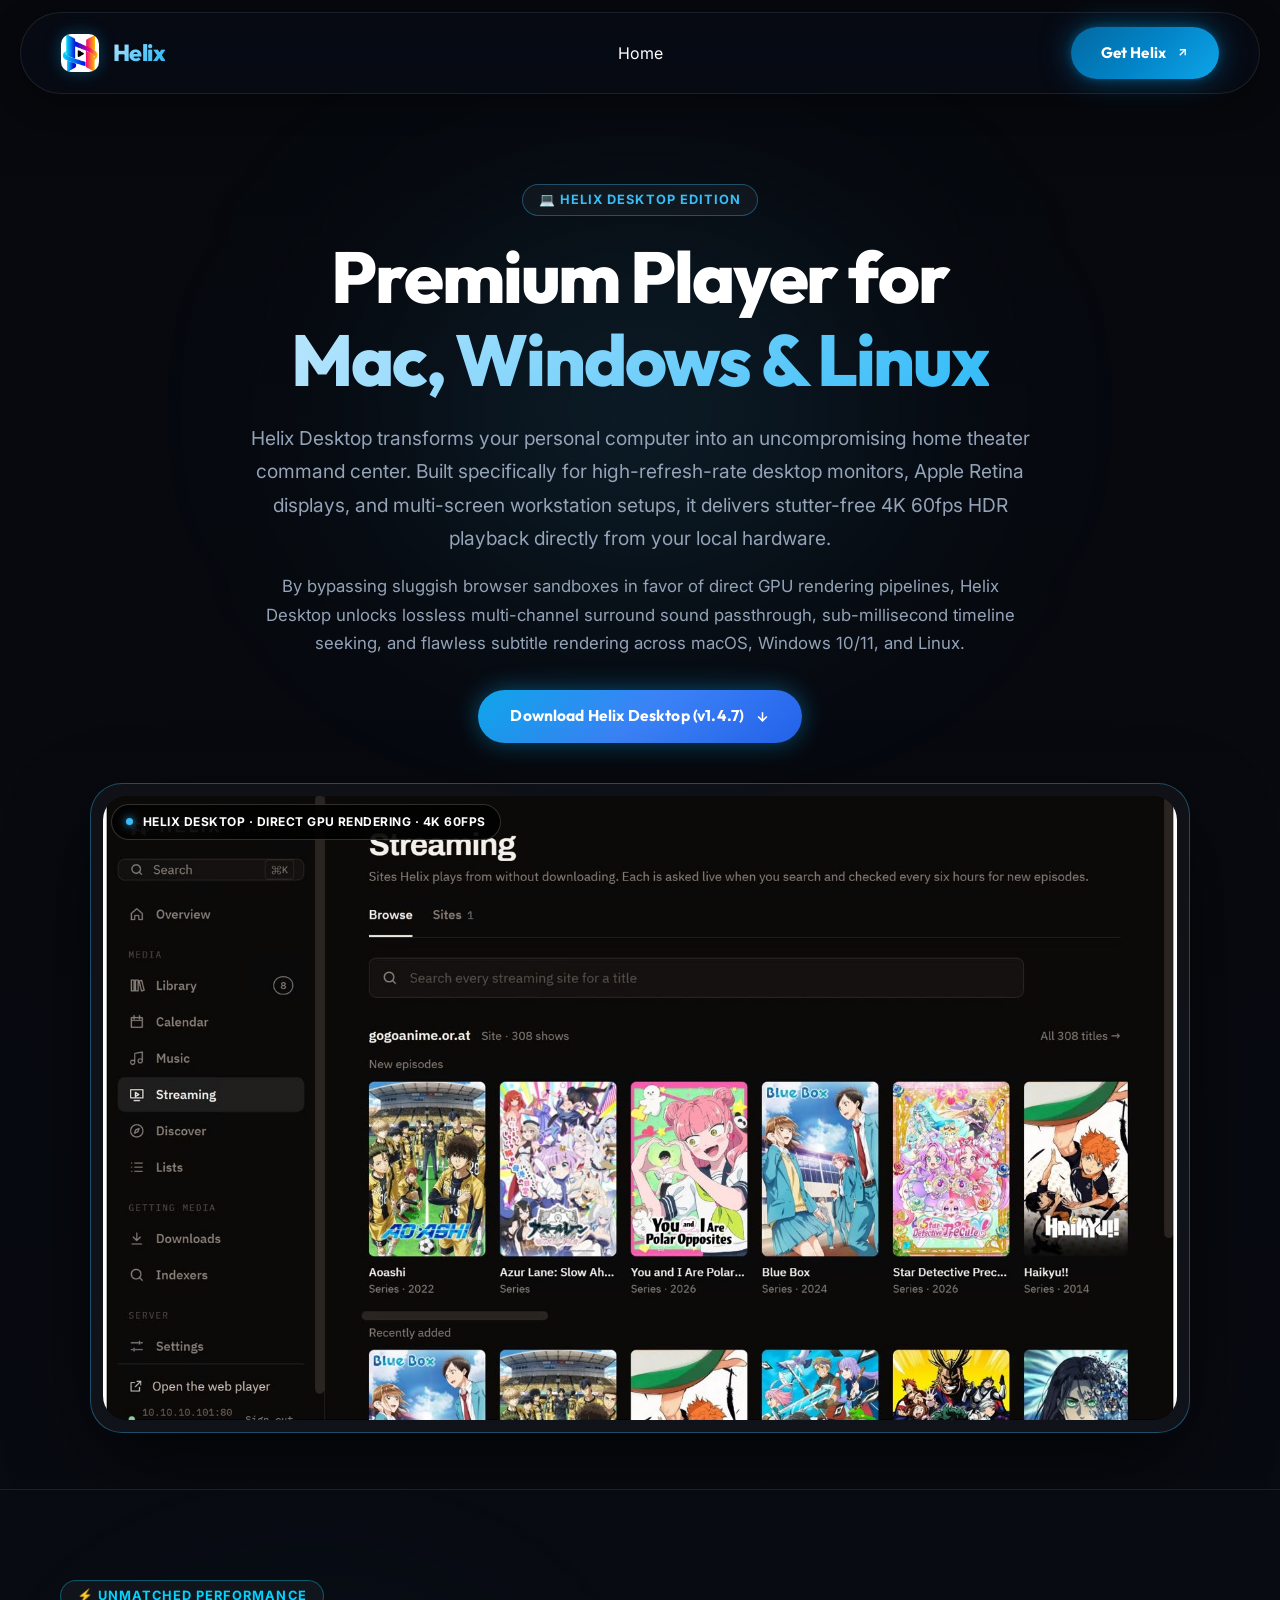
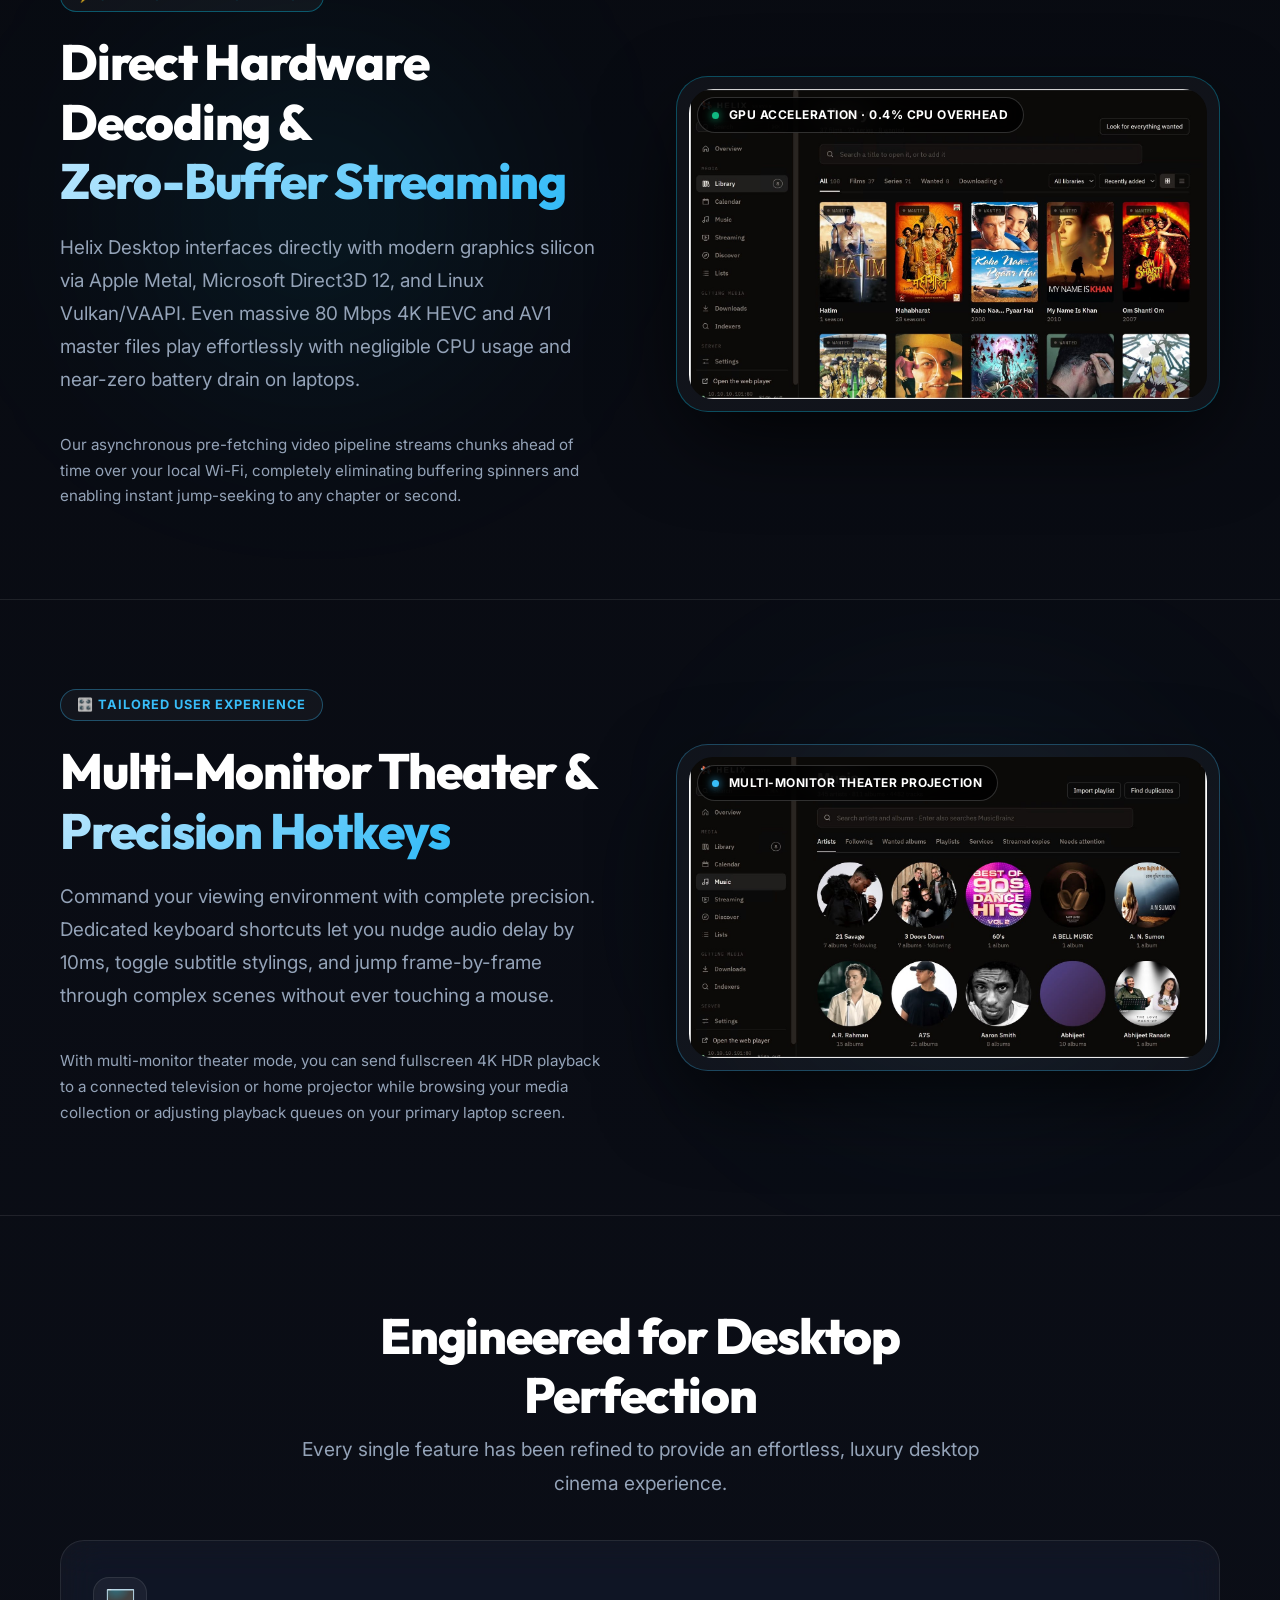
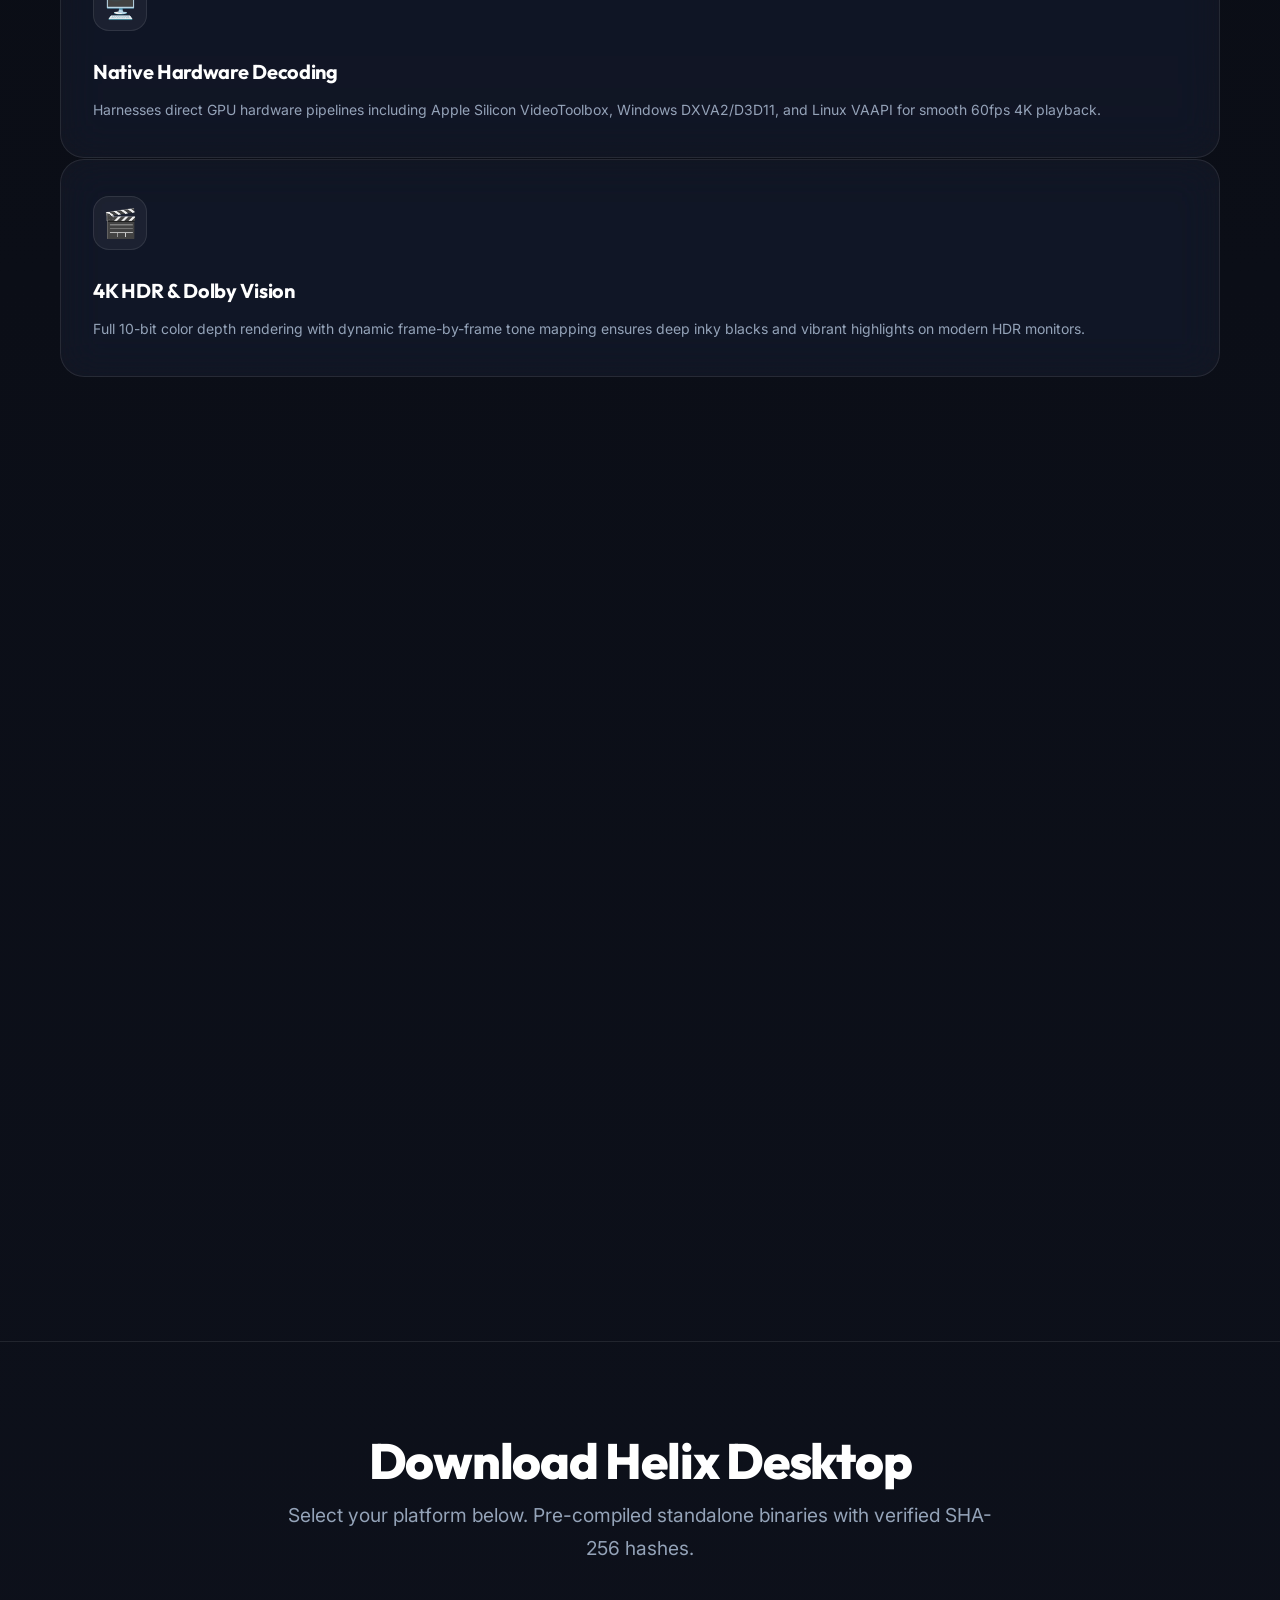
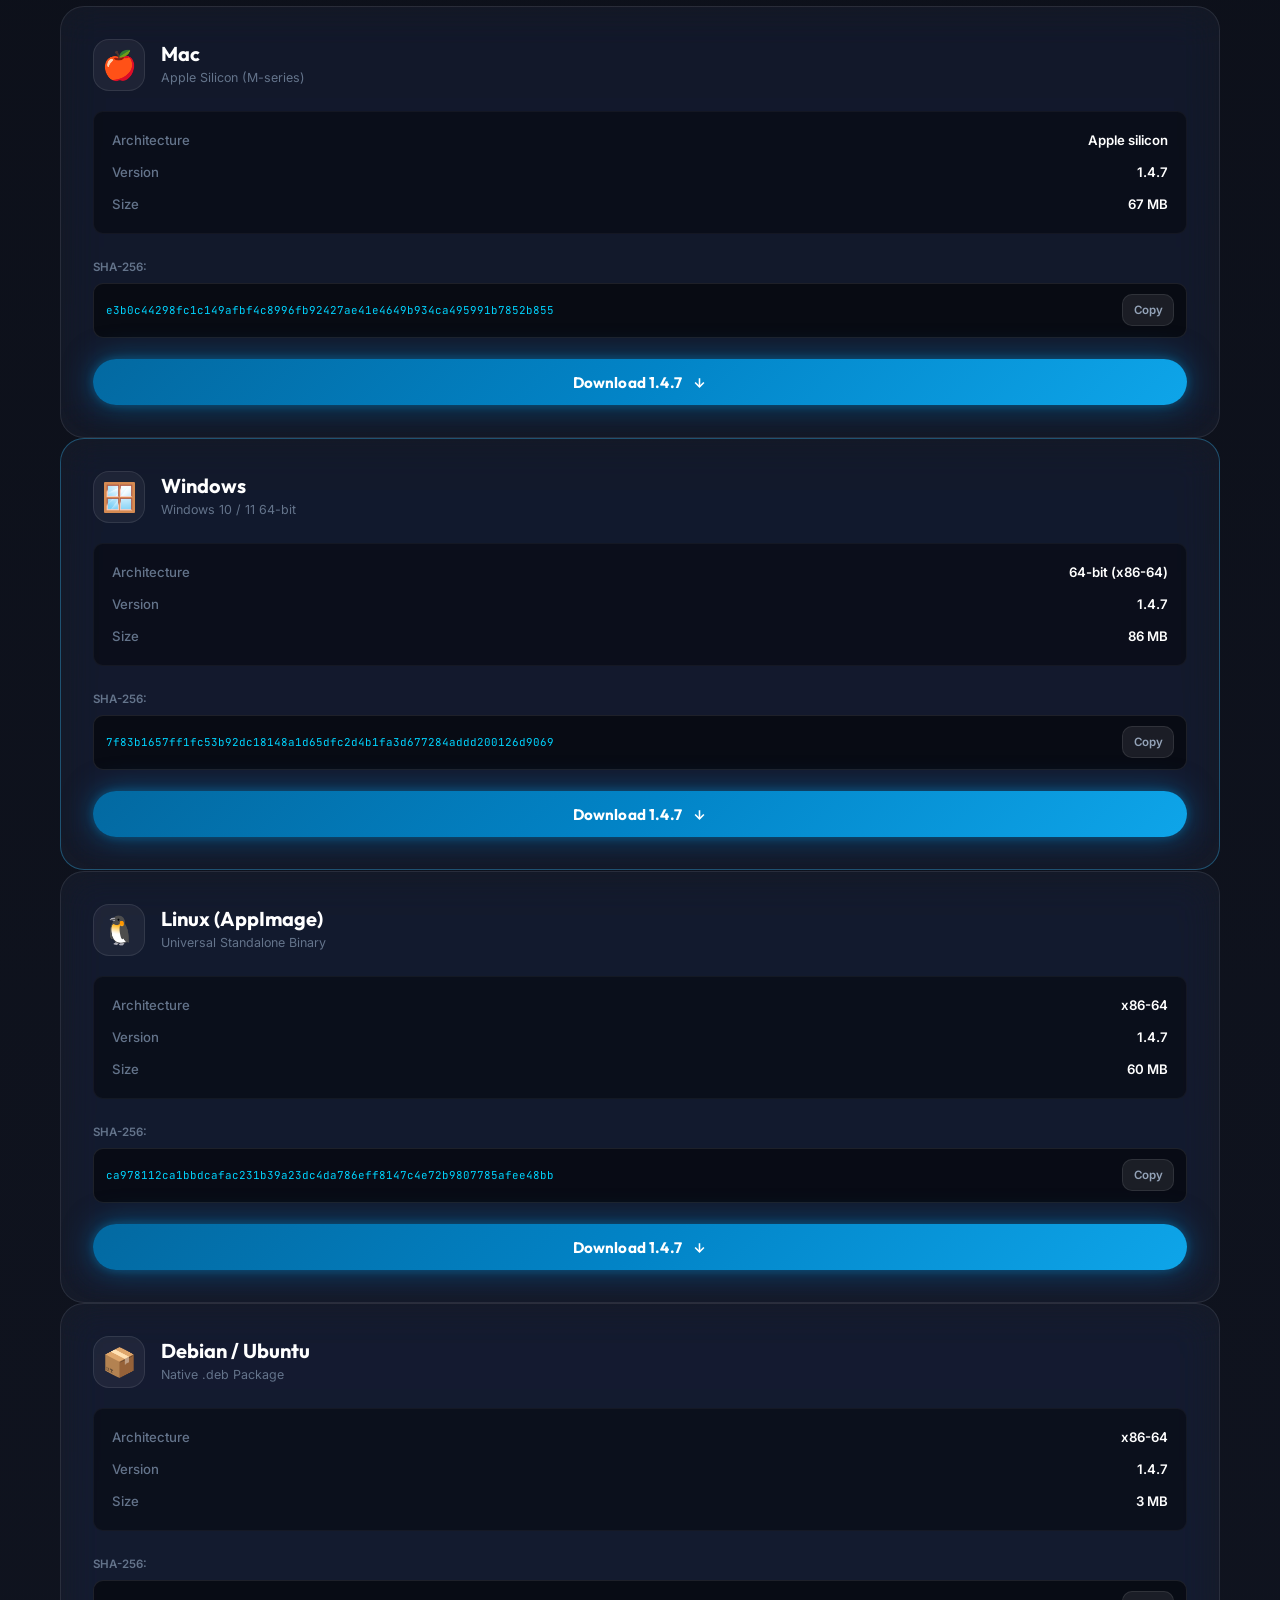
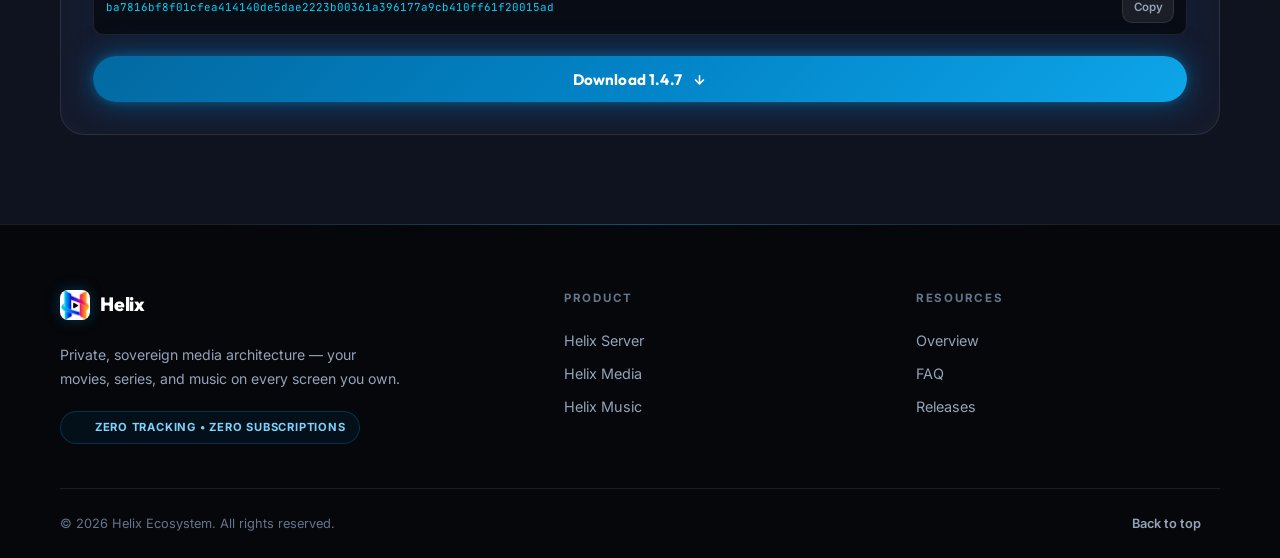
==== commit ffcb487d: "Move site to helix.clickbit.com.au, downloads to /downloads/ Co-Authored-By: Claude Opus 5.5 <norepl" ====
--- a/desktop.html
+++ b/desktop.html
@@ -30,7 +30,7 @@
       </div>
 
       <div>
-        <a href="https://helix-downloads.clickbit.com.au" target="_blank" rel="noopener noreferrer" class="btn-cta-primary">
+        <a href="https://helix.clickbit.com.au/downloads/" target="_blank" rel="noopener noreferrer" class="btn-cta-primary">
           <span>Get Helix</span>
           <svg width="13" height="13" viewBox="0 0 24 24" fill="none" stroke="currentColor" stroke-width="2.5"><line x1="7" y1="17" x2="17" y2="7"/><polyline points="7 7 17 7 17 17"/></svg>
         </a>
@@ -445,7 +445,7 @@
           <p class="footer-col-title">Resources</p>
           <a href="index.html">Overview</a>
           <a href="faq.html">FAQ</a>
-          <a href="https://helix-downloads.clickbit.com.au" target="_blank" rel="noopener noreferrer">Releases <i data-lucide="arrow-up-right" style="width: 12px; height: 12px; display: inline; vertical-align: -1px;"></i></a>
+          <a href="https://helix.clickbit.com.au/downloads/" target="_blank" rel="noopener noreferrer">Releases <i data-lucide="arrow-up-right" style="width: 12px; height: 12px; display: inline; vertical-align: -1px;"></i></a>
         </div>
       </div>
       <div class="footer-bottom">
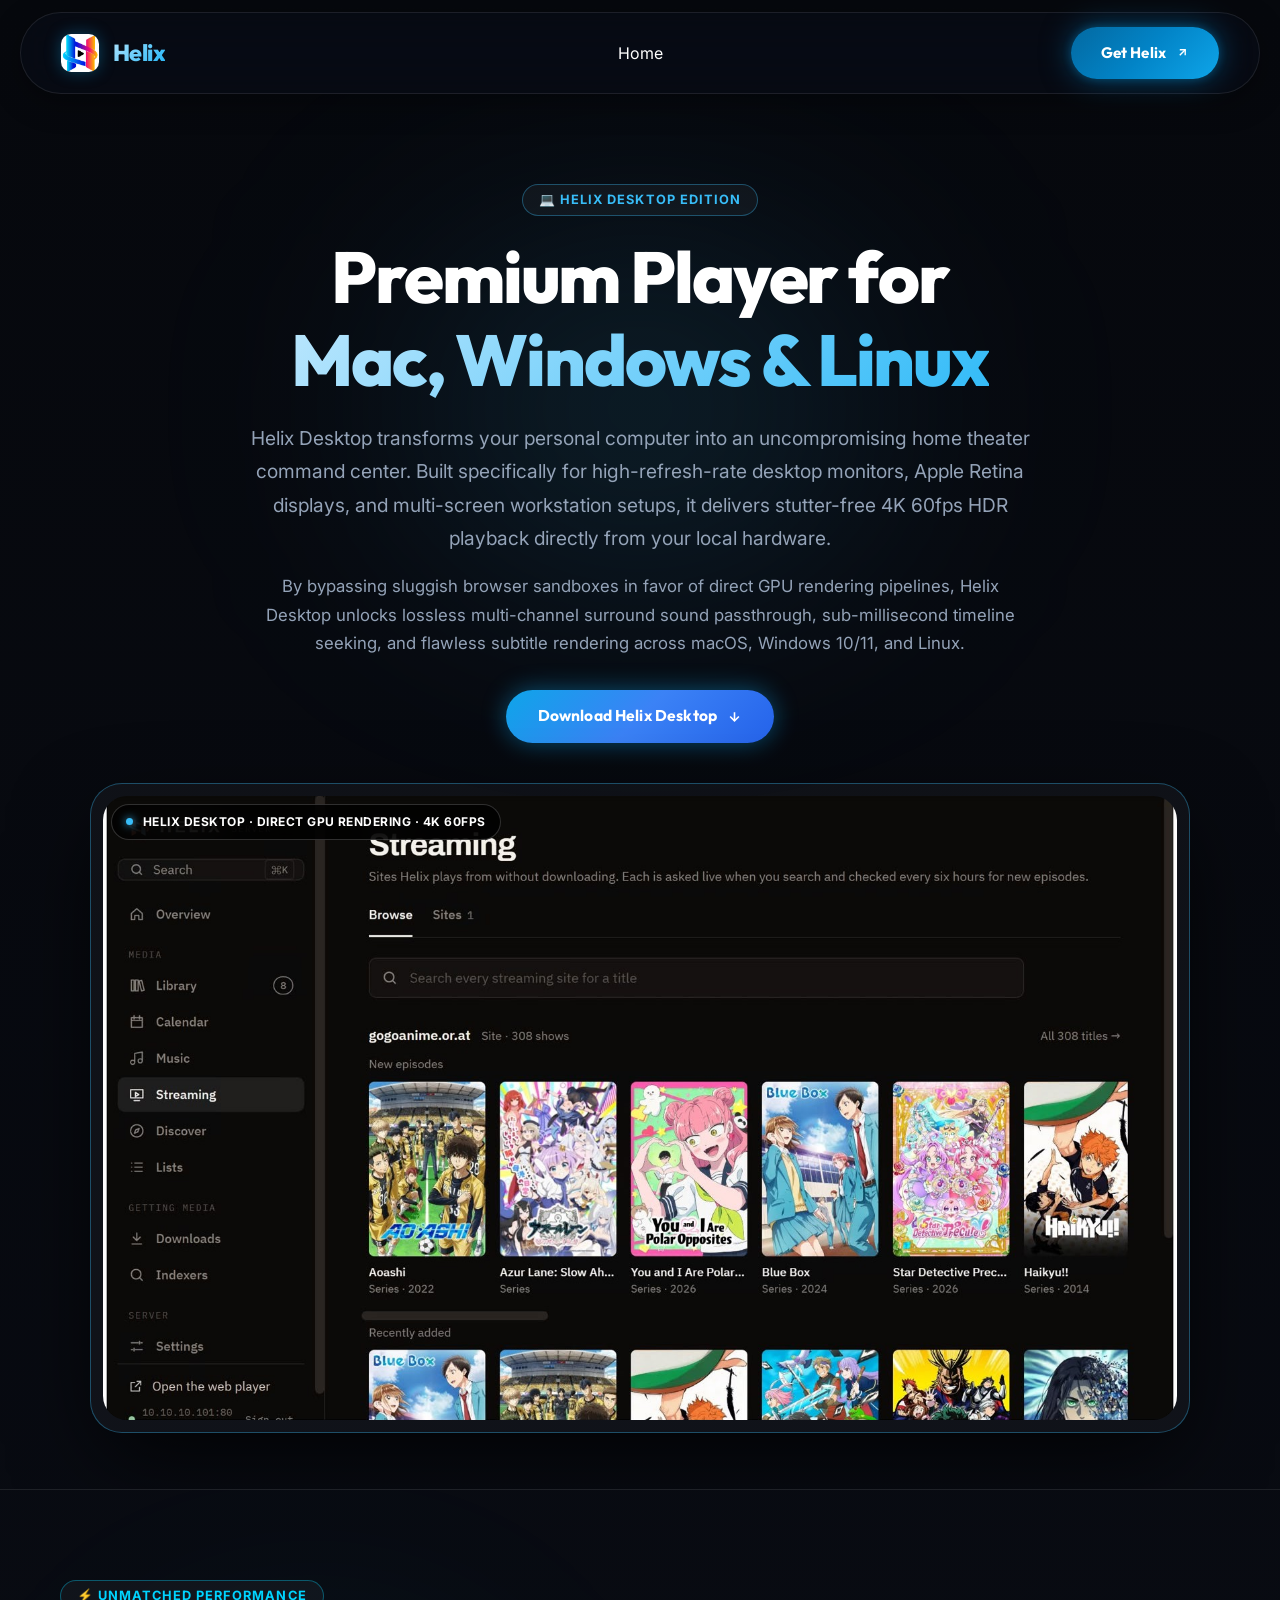
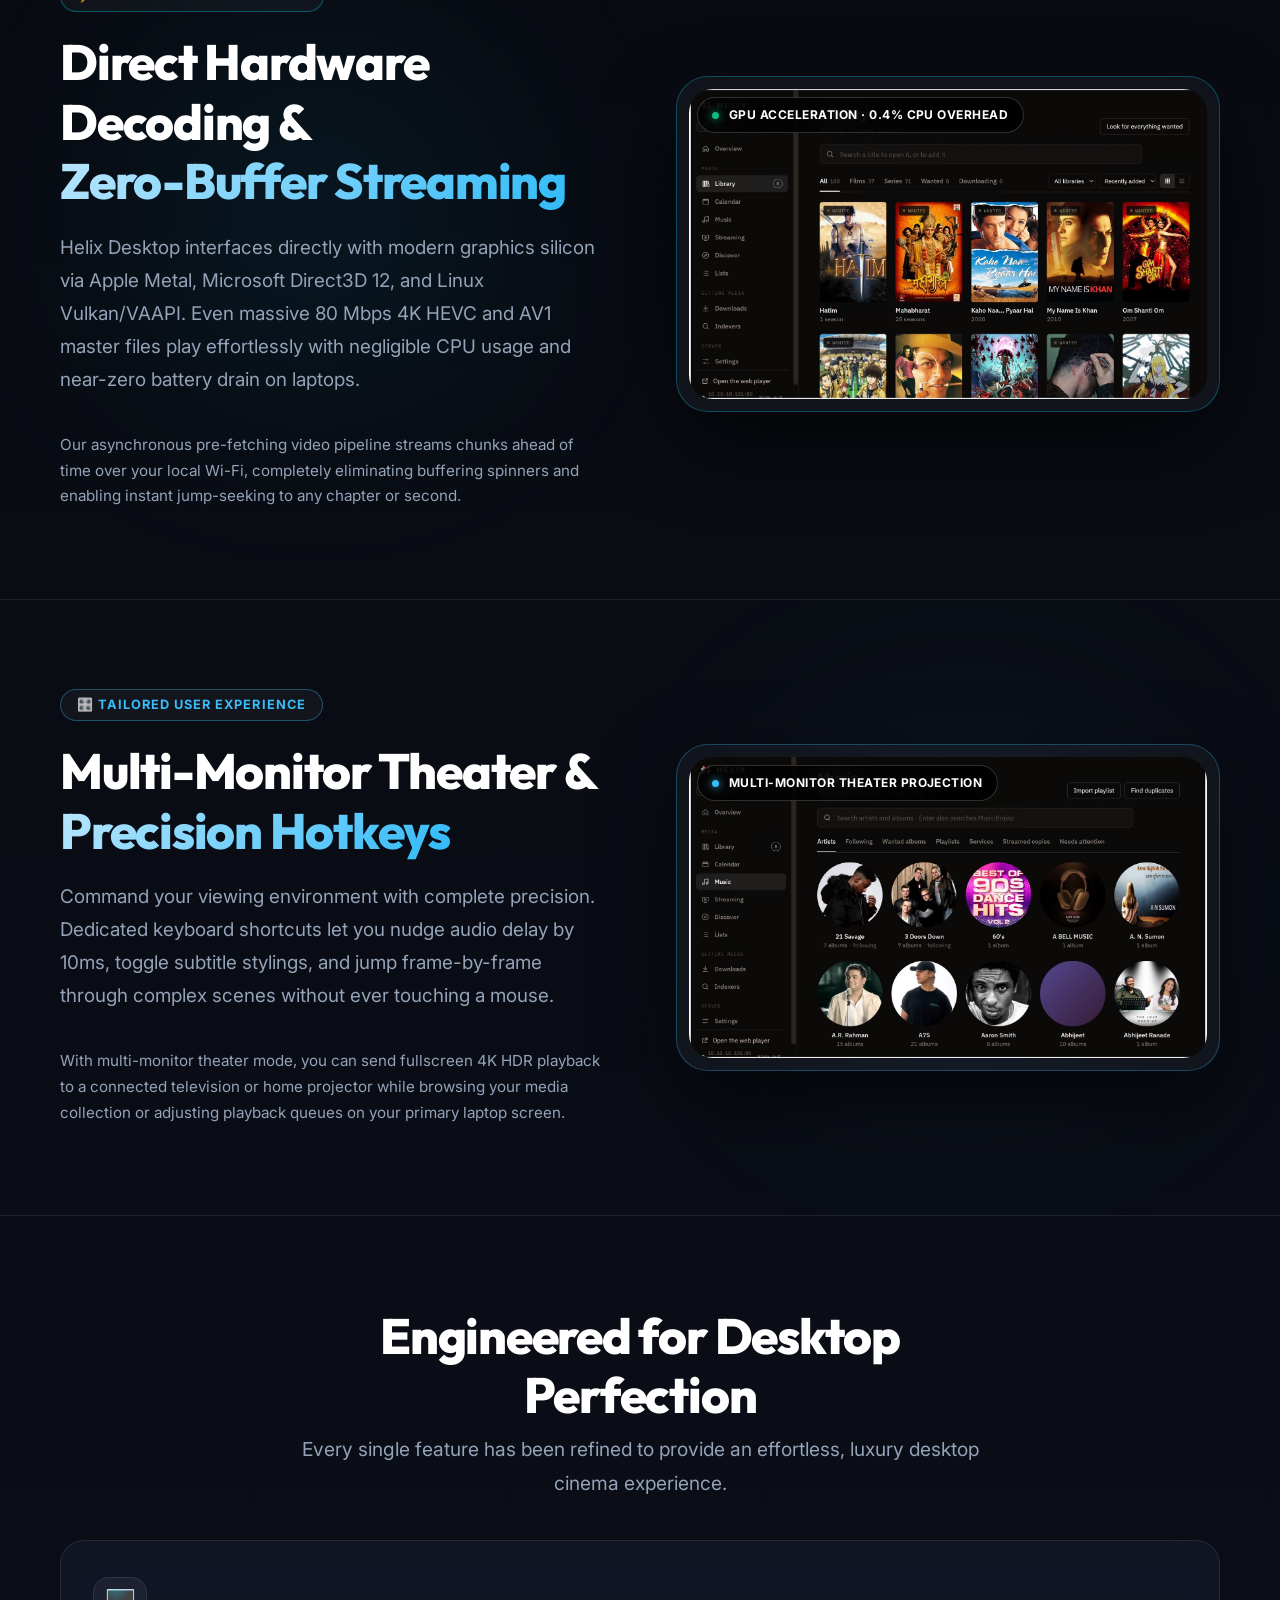
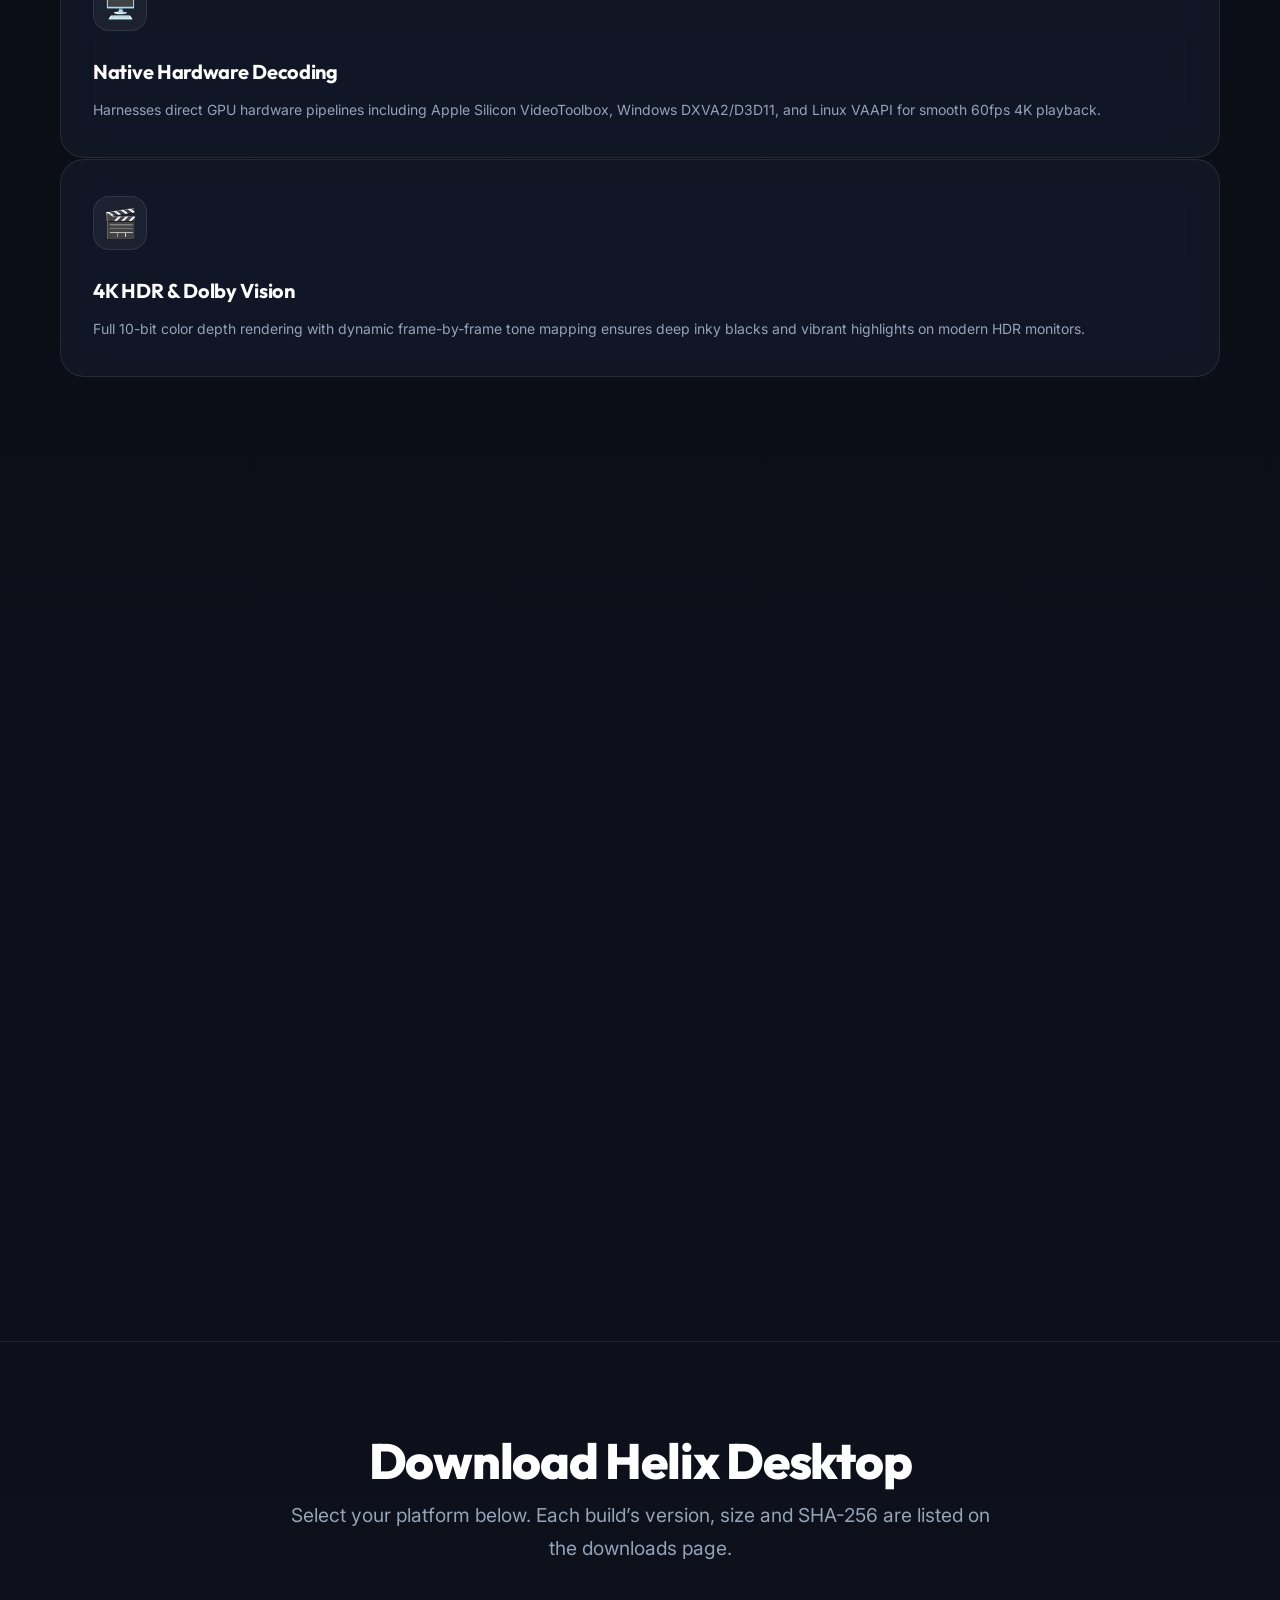
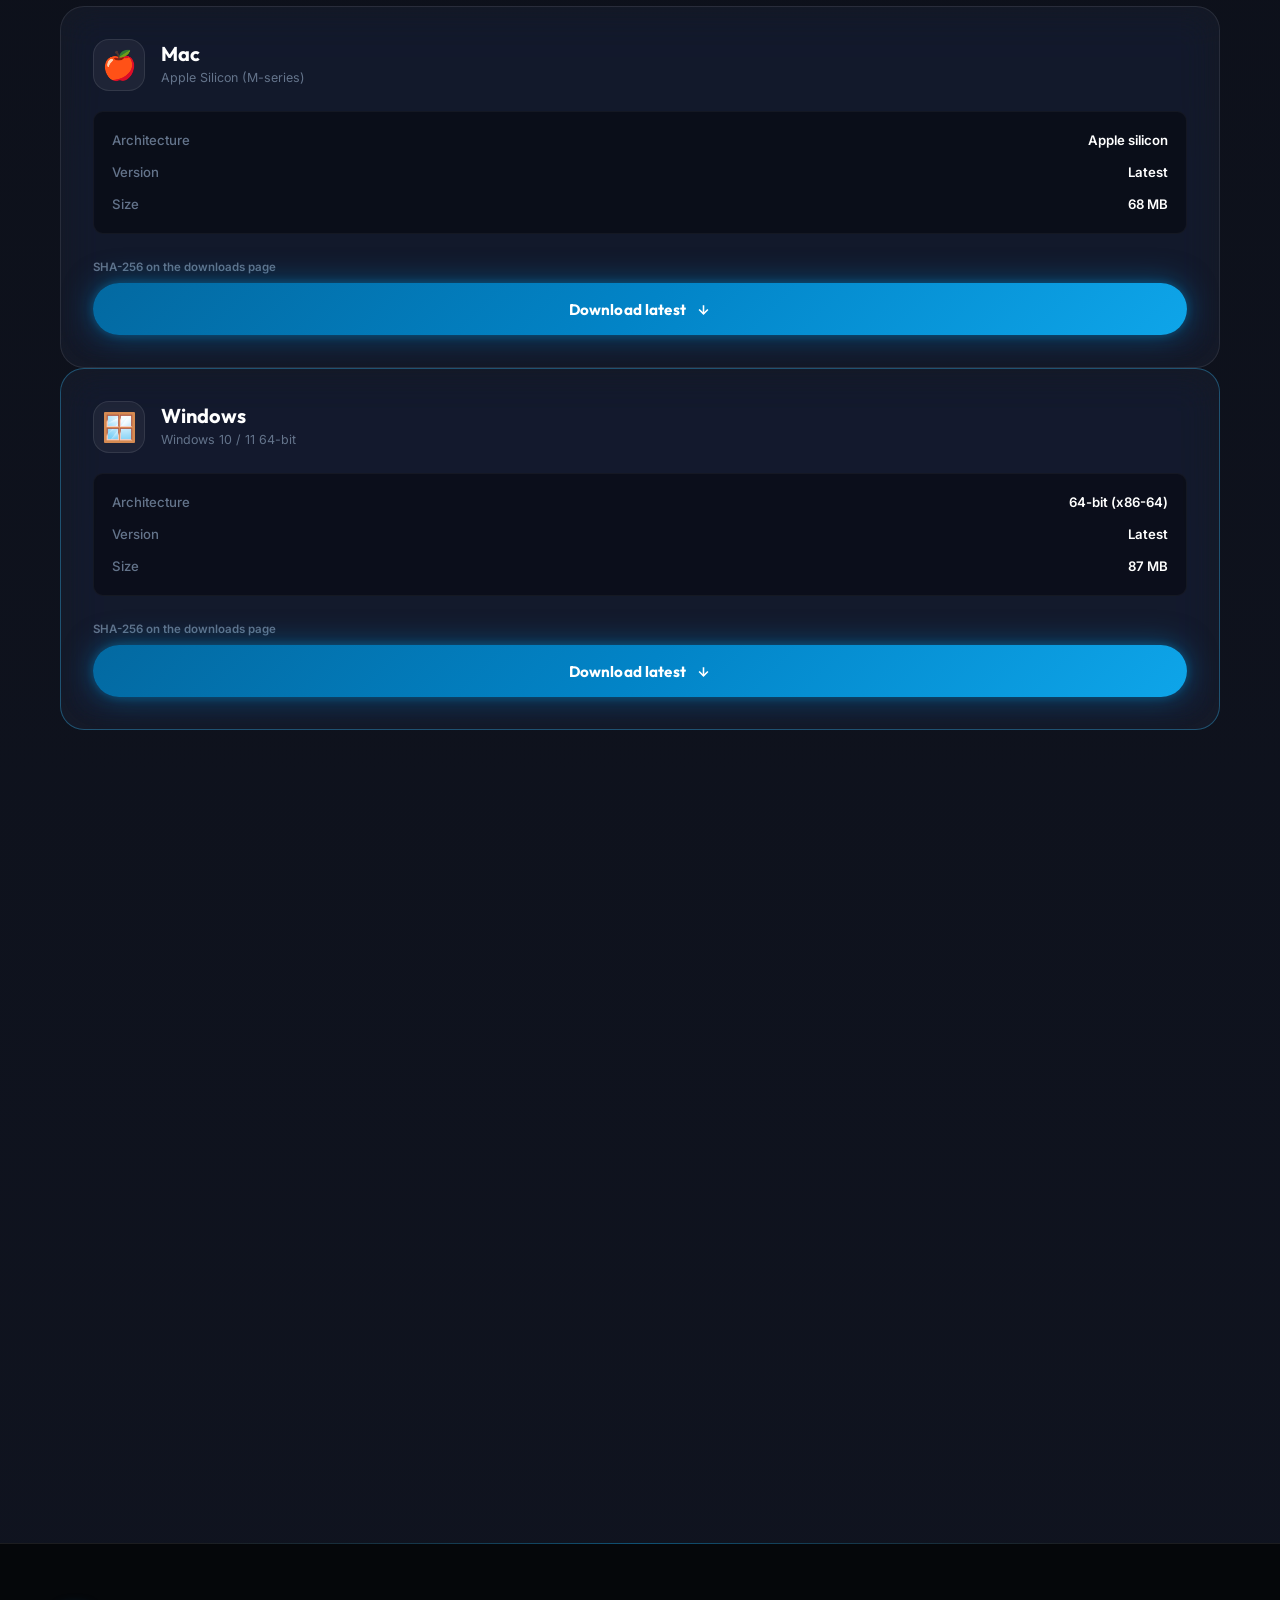
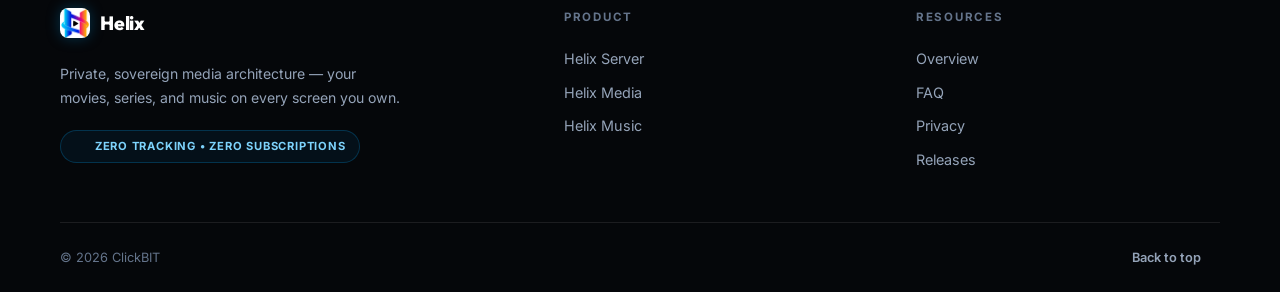
==== commit 3be92846: "Site: make every download claim true Download buttons go to the downloads page (triggerDownload only" ====
--- a/desktop.html
+++ b/desktop.html
@@ -69,7 +69,7 @@
 
           <div style="display: flex; justify-content: center;">
             <a href="#downloads" class="btn-cta-primary" style="padding: 0.85rem 2rem; font-size: 0.975rem; background: var(--btn-blue-gradient); box-shadow: var(--btn-blue-glow);">
-              <span>Download Helix Desktop (v1.4.7)</span>
+              <span>Download Helix Desktop</span>
               <svg width="15" height="15" viewBox="0 0 24 24" fill="none" stroke="currentColor" stroke-width="2.5"><line x1="12" y1="5" x2="12" y2="19"/><polyline points="19 12 12 19 5 12"/></svg>
             </a>
           </div>
@@ -247,7 +247,7 @@
         <div style="text-align: center; max-width: 720px; margin: 0 auto 2.5rem;">
           <h2 class="heading-lg">Download Helix Desktop</h2>
           <p class="lead-text centered" style="margin-top: 0.5rem;">
-            Select your platform below. Pre-compiled standalone binaries with verified SHA-256 hashes.
+            Select your platform below. Each build&rsquo;s version, size and SHA-256 are listed on the downloads page.
           </p>
         </div>
 
@@ -271,27 +271,23 @@
                 </div>
                 <div class="dl-meta-row">
                   <span class="dl-meta-label">Version</span>
-                  <span class="dl-meta-value">1.4.7</span>
+                  <span class="dl-meta-value">Latest</span>
                 </div>
                 <div class="dl-meta-row">
                   <span class="dl-meta-label">Size</span>
-                  <span class="dl-meta-value">67 MB</span>
+                  <span class="dl-meta-value">68 MB</span>
                 </div>
               </div>
 
               <div style="font-size: 0.72rem; color: var(--text-muted); margin-bottom: 0.35rem; font-weight: 600;">
-                SHA-256:
-              </div>
-              <div class="sha256-box">
-                <span class="sha256-code">e3b0c44298fc1c149afbf4c8996fb92427ae41e4649b934ca495991b7852b855</span>
-                <button class="copy-btn" onclick="copyChecksum('e3b0c44298fc1c149afbf4c8996fb92427ae41e4649b934ca495991b7852b855', this)">Copy</button>
-              </div>
-            </div>
-
-            <button class="btn-cta-primary" style="width: 100%;" onclick="triggerDownload('helix-desktop-1.4.7-arm64.dmg', 'Helix Desktop for Mac')">
-              <span>Download 1.4.7</span>
+                SHA-256 on the downloads page
+              </div>
+            </div>
+
+            <a href="https://helix.clickbit.com.au/downloads/" class="btn-cta-primary" style="width: 100%;">
+              <span>Download latest</span>
               <svg width="15" height="15" viewBox="0 0 24 24" fill="none" stroke="currentColor" stroke-width="2.5"><line x1="12" y1="5" x2="12" y2="19"/><polyline points="19 12 12 19 5 12"/></svg>
-            </button>
+            </a>
           </div>
 
           <!-- 2. Windows -->
@@ -312,27 +308,23 @@
                 </div>
                 <div class="dl-meta-row">
                   <span class="dl-meta-label">Version</span>
-                  <span class="dl-meta-value">1.4.7</span>
+                  <span class="dl-meta-value">Latest</span>
                 </div>
                 <div class="dl-meta-row">
                   <span class="dl-meta-label">Size</span>
-                  <span class="dl-meta-value">86 MB</span>
+                  <span class="dl-meta-value">87 MB</span>
                 </div>
               </div>
 
               <div style="font-size: 0.72rem; color: var(--text-muted); margin-bottom: 0.35rem; font-weight: 600;">
-                SHA-256:
-              </div>
-              <div class="sha256-box">
-                <span class="sha256-code">7f83b1657ff1fc53b92dc18148a1d65dfc2d4b1fa3d677284addd200126d9069</span>
-                <button class="copy-btn" onclick="copyChecksum('7f83b1657ff1fc53b92dc18148a1d65dfc2d4b1fa3d677284addd200126d9069', this)">Copy</button>
-              </div>
-            </div>
-
-            <button class="btn-cta-primary" style="width: 100%;" onclick="triggerDownload('helix-desktop-1.4.7-x64-setup.exe', 'Helix Desktop for Windows')">
-              <span>Download 1.4.7</span>
+                SHA-256 on the downloads page
+              </div>
+            </div>
+
+            <a href="https://helix.clickbit.com.au/downloads/" class="btn-cta-primary" style="width: 100%;">
+              <span>Download latest</span>
               <svg width="15" height="15" viewBox="0 0 24 24" fill="none" stroke="currentColor" stroke-width="2.5"><line x1="12" y1="5" x2="12" y2="19"/><polyline points="19 12 12 19 5 12"/></svg>
-            </button>
+            </a>
           </div>
 
           <!-- 3. Linux (AppImage) -->
@@ -353,27 +345,23 @@
                 </div>
                 <div class="dl-meta-row">
                   <span class="dl-meta-label">Version</span>
-                  <span class="dl-meta-value">1.4.7</span>
+                  <span class="dl-meta-value">Latest</span>
                 </div>
                 <div class="dl-meta-row">
                   <span class="dl-meta-label">Size</span>
-                  <span class="dl-meta-value">60 MB</span>
+                  <span class="dl-meta-value">62 MB</span>
                 </div>
               </div>
 
               <div style="font-size: 0.72rem; color: var(--text-muted); margin-bottom: 0.35rem; font-weight: 600;">
-                SHA-256:
-              </div>
-              <div class="sha256-box">
-                <span class="sha256-code">ca978112ca1bbdcafac231b39a23dc4da786eff8147c4e72b9807785afee48bb</span>
-                <button class="copy-btn" onclick="copyChecksum('ca978112ca1bbdcafac231b39a23dc4da786eff8147c4e72b9807785afee48bb', this)">Copy</button>
-              </div>
-            </div>
-
-            <button class="btn-cta-primary" style="width: 100%;" onclick="triggerDownload('helix-desktop-1.4.7-x86_64.AppImage', 'Helix Desktop AppImage')">
-              <span>Download 1.4.7</span>
+                SHA-256 on the downloads page
+              </div>
+            </div>
+
+            <a href="https://helix.clickbit.com.au/downloads/" class="btn-cta-primary" style="width: 100%;">
+              <span>Download latest</span>
               <svg width="15" height="15" viewBox="0 0 24 24" fill="none" stroke="currentColor" stroke-width="2.5"><line x1="12" y1="5" x2="12" y2="19"/><polyline points="19 12 12 19 5 12"/></svg>
-            </button>
+            </a>
           </div>
 
           <!-- 4. Debian/Ubuntu (.deb) -->
@@ -394,27 +382,23 @@
                 </div>
                 <div class="dl-meta-row">
                   <span class="dl-meta-label">Version</span>
-                  <span class="dl-meta-value">1.4.7</span>
+                  <span class="dl-meta-value">Latest</span>
                 </div>
                 <div class="dl-meta-row">
                   <span class="dl-meta-label">Size</span>
-                  <span class="dl-meta-value">3 MB</span>
+                  <span class="dl-meta-value">4 MB</span>
                 </div>
               </div>
 
               <div style="font-size: 0.72rem; color: var(--text-muted); margin-bottom: 0.35rem; font-weight: 600;">
-                SHA-256:
-              </div>
-              <div class="sha256-box">
-                <span class="sha256-code">ba7816bf8f01cfea414140de5dae2223b00361a396177a9cb410ff61f20015ad</span>
-                <button class="copy-btn" onclick="copyChecksum('ba7816bf8f01cfea414140de5dae2223b00361a396177a9cb410ff61f20015ad', this)">Copy</button>
-              </div>
-            </div>
-
-            <button class="btn-cta-primary" style="width: 100%;" onclick="triggerDownload('helix-desktop_1.4.7_amd64.deb', 'Helix Desktop .deb')">
-              <span>Download 1.4.7</span>
+                SHA-256 on the downloads page
+              </div>
+            </div>
+
+            <a href="https://helix.clickbit.com.au/downloads/" class="btn-cta-primary" style="width: 100%;">
+              <span>Download latest</span>
               <svg width="15" height="15" viewBox="0 0 24 24" fill="none" stroke="currentColor" stroke-width="2.5"><line x1="12" y1="5" x2="12" y2="19"/><polyline points="19 12 12 19 5 12"/></svg>
-            </button>
+            </a>
           </div>
 
         </div>
@@ -445,11 +429,12 @@
           <p class="footer-col-title">Resources</p>
           <a href="index.html">Overview</a>
           <a href="faq.html">FAQ</a>
+          <a href="https://clickbit.com.au/privacy/helix" target="_blank" rel="noopener noreferrer">Privacy</a>
           <a href="https://helix.clickbit.com.au/downloads/" target="_blank" rel="noopener noreferrer">Releases <i data-lucide="arrow-up-right" style="width: 12px; height: 12px; display: inline; vertical-align: -1px;"></i></a>
         </div>
       </div>
       <div class="footer-bottom">
-        <span>&copy; 2026 Helix Ecosystem. All rights reserved.</span>
+        <span>&copy; 2026 ClickBIT</span>
         <a href="#" class="back-to-top">Back to top <i data-lucide="arrow-up" style="width: 13px; height: 13px;"></i></a>
       </div>
     </div>
